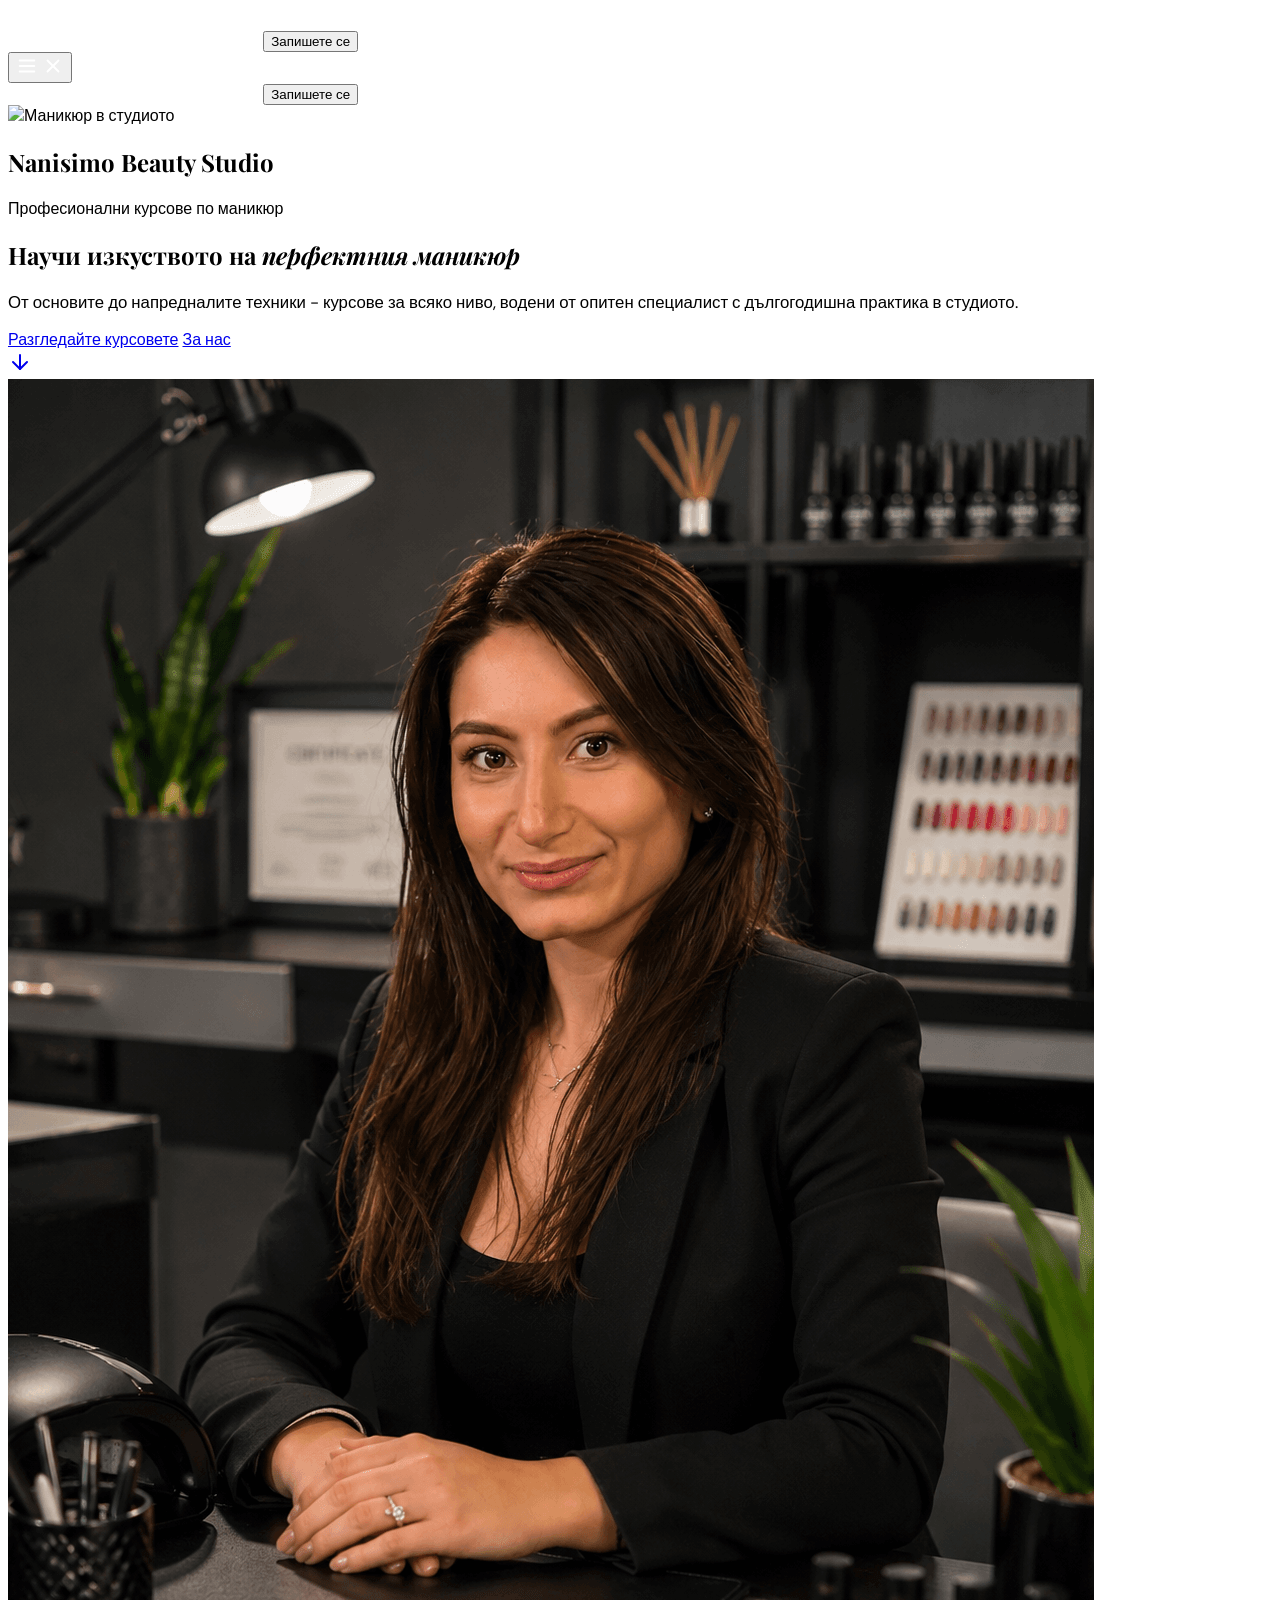
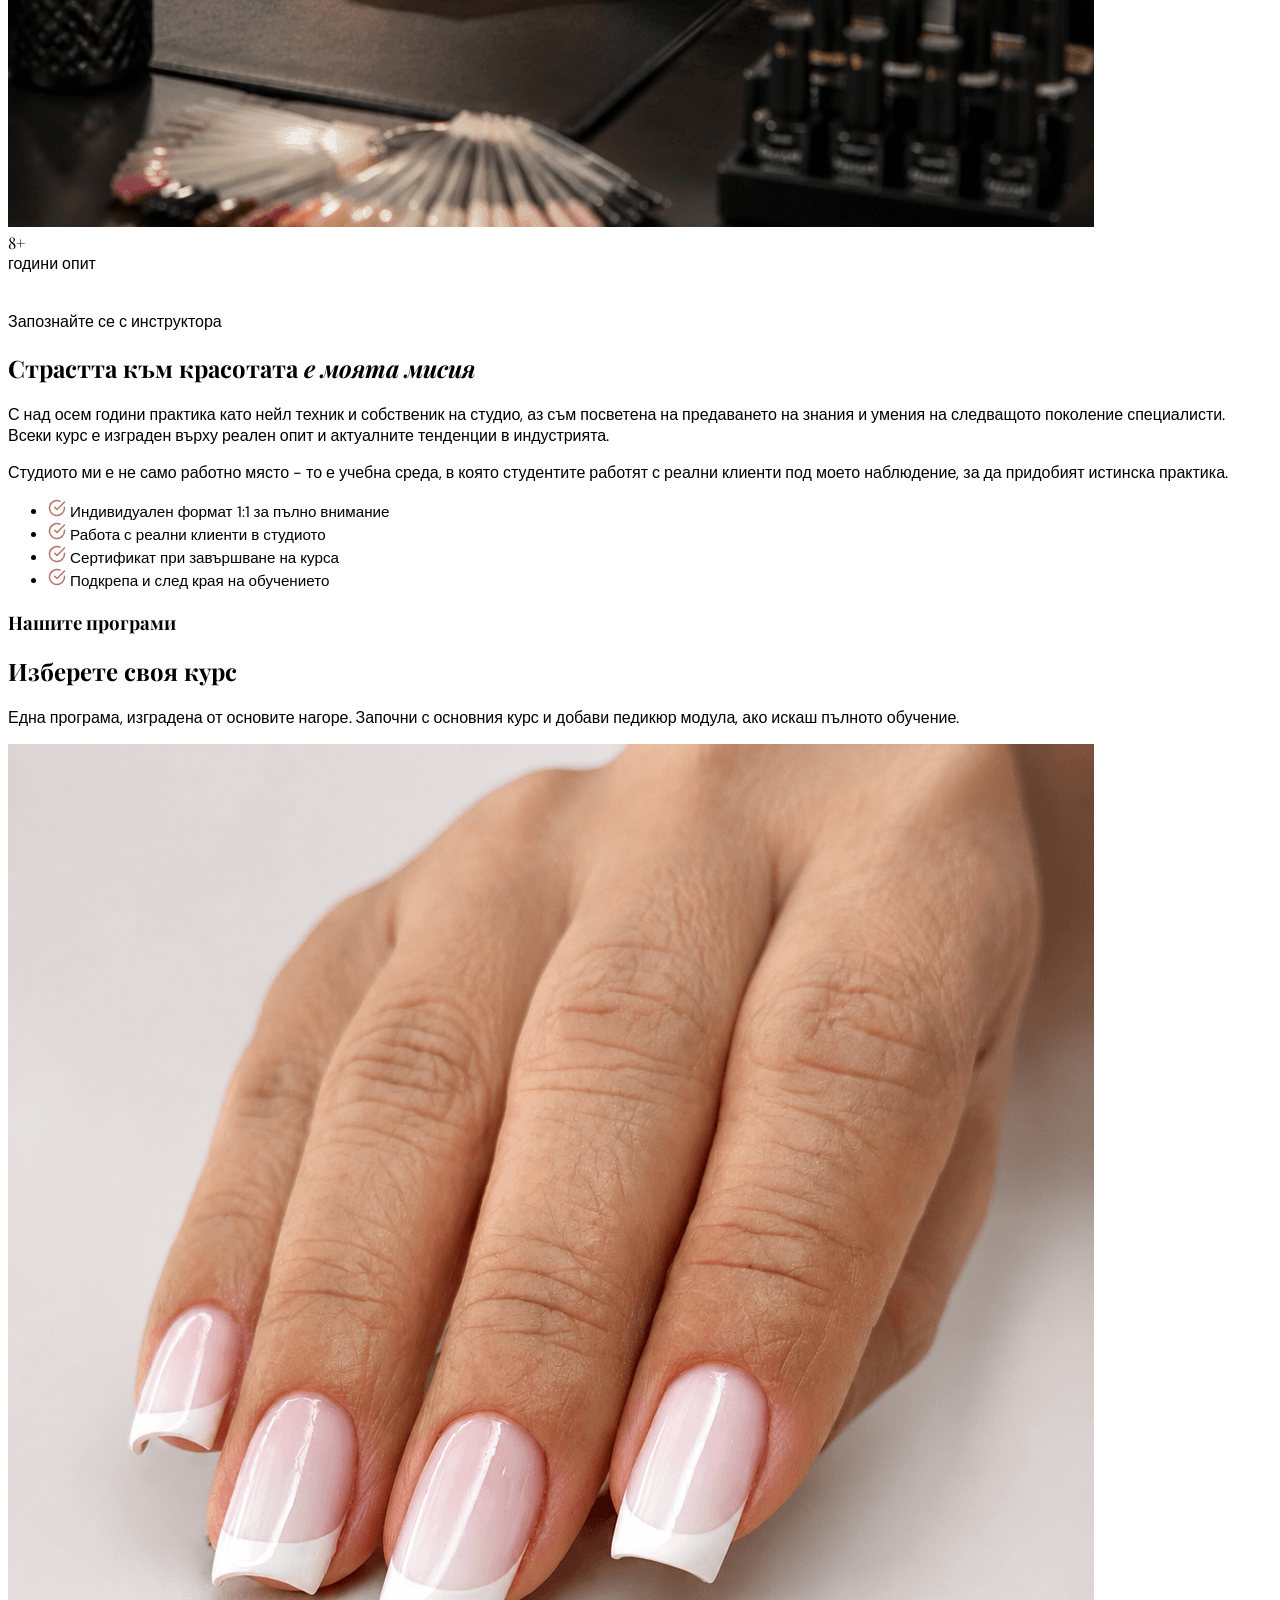
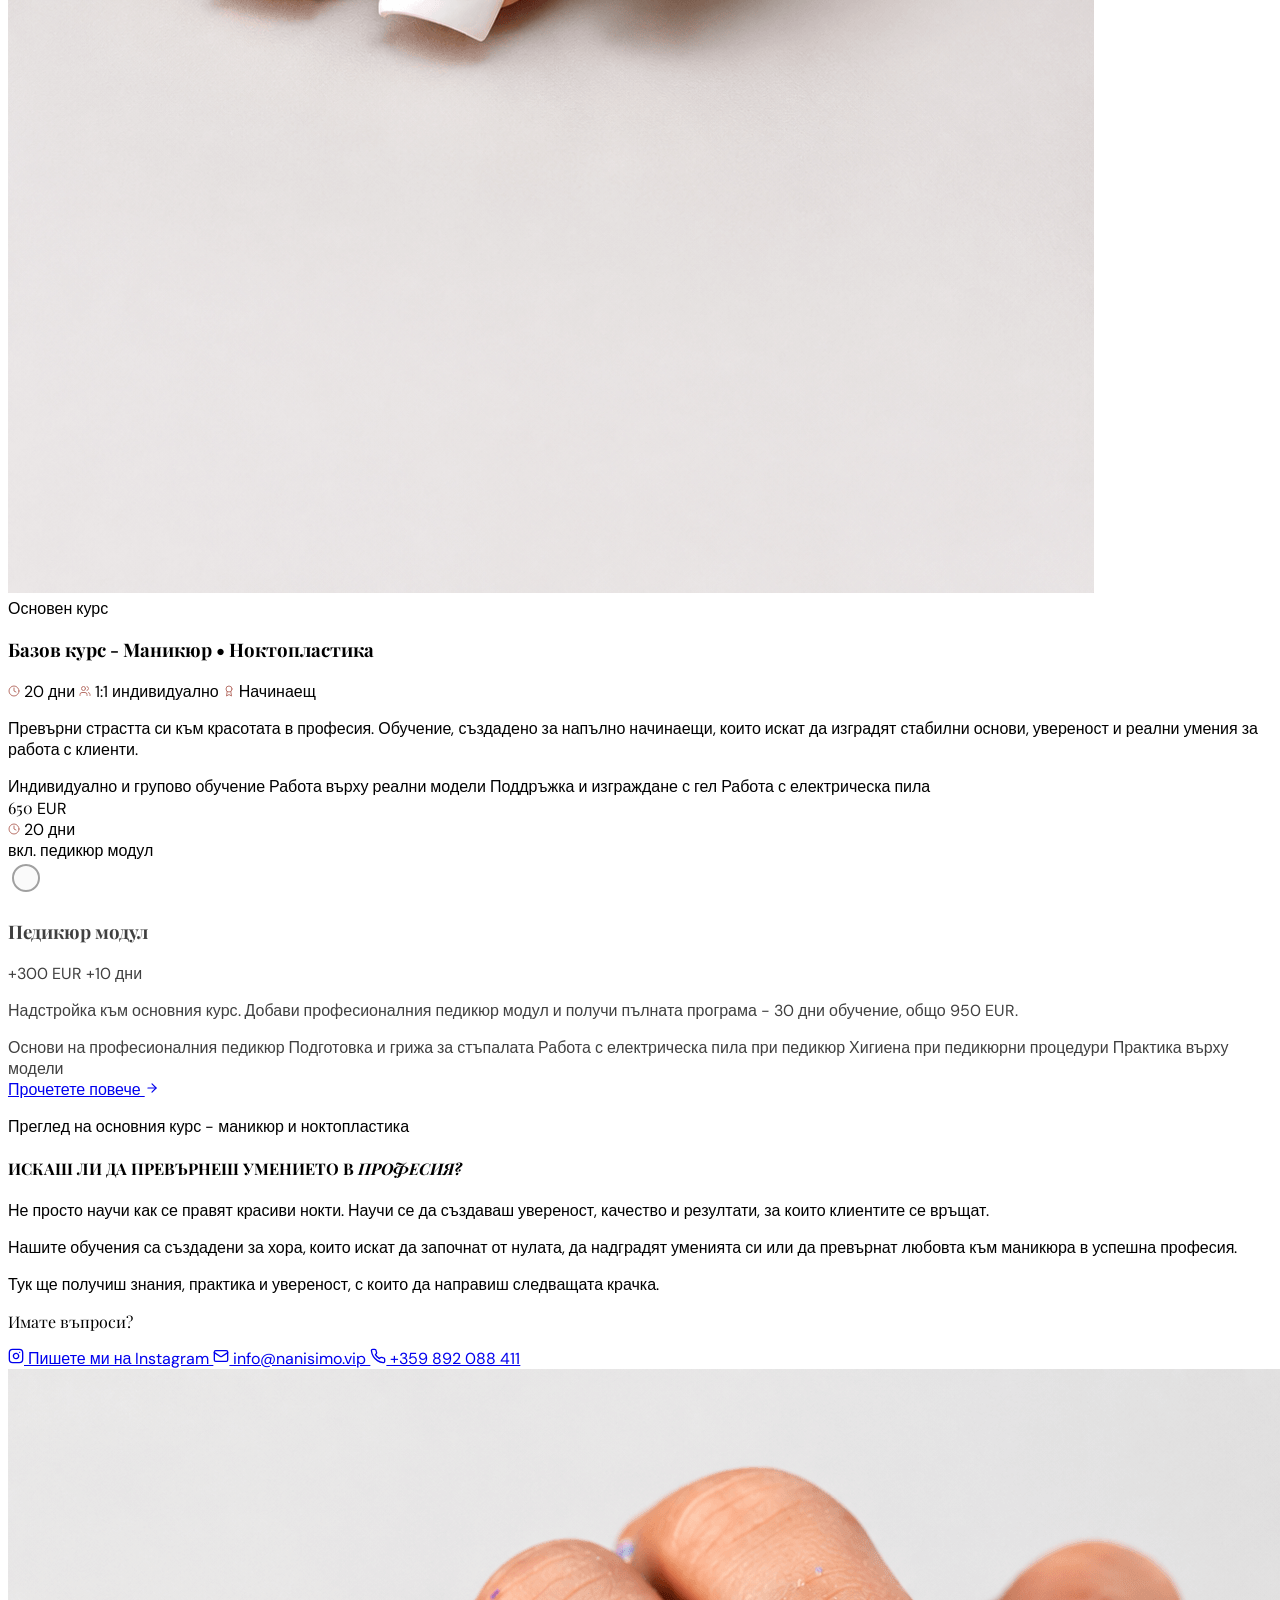
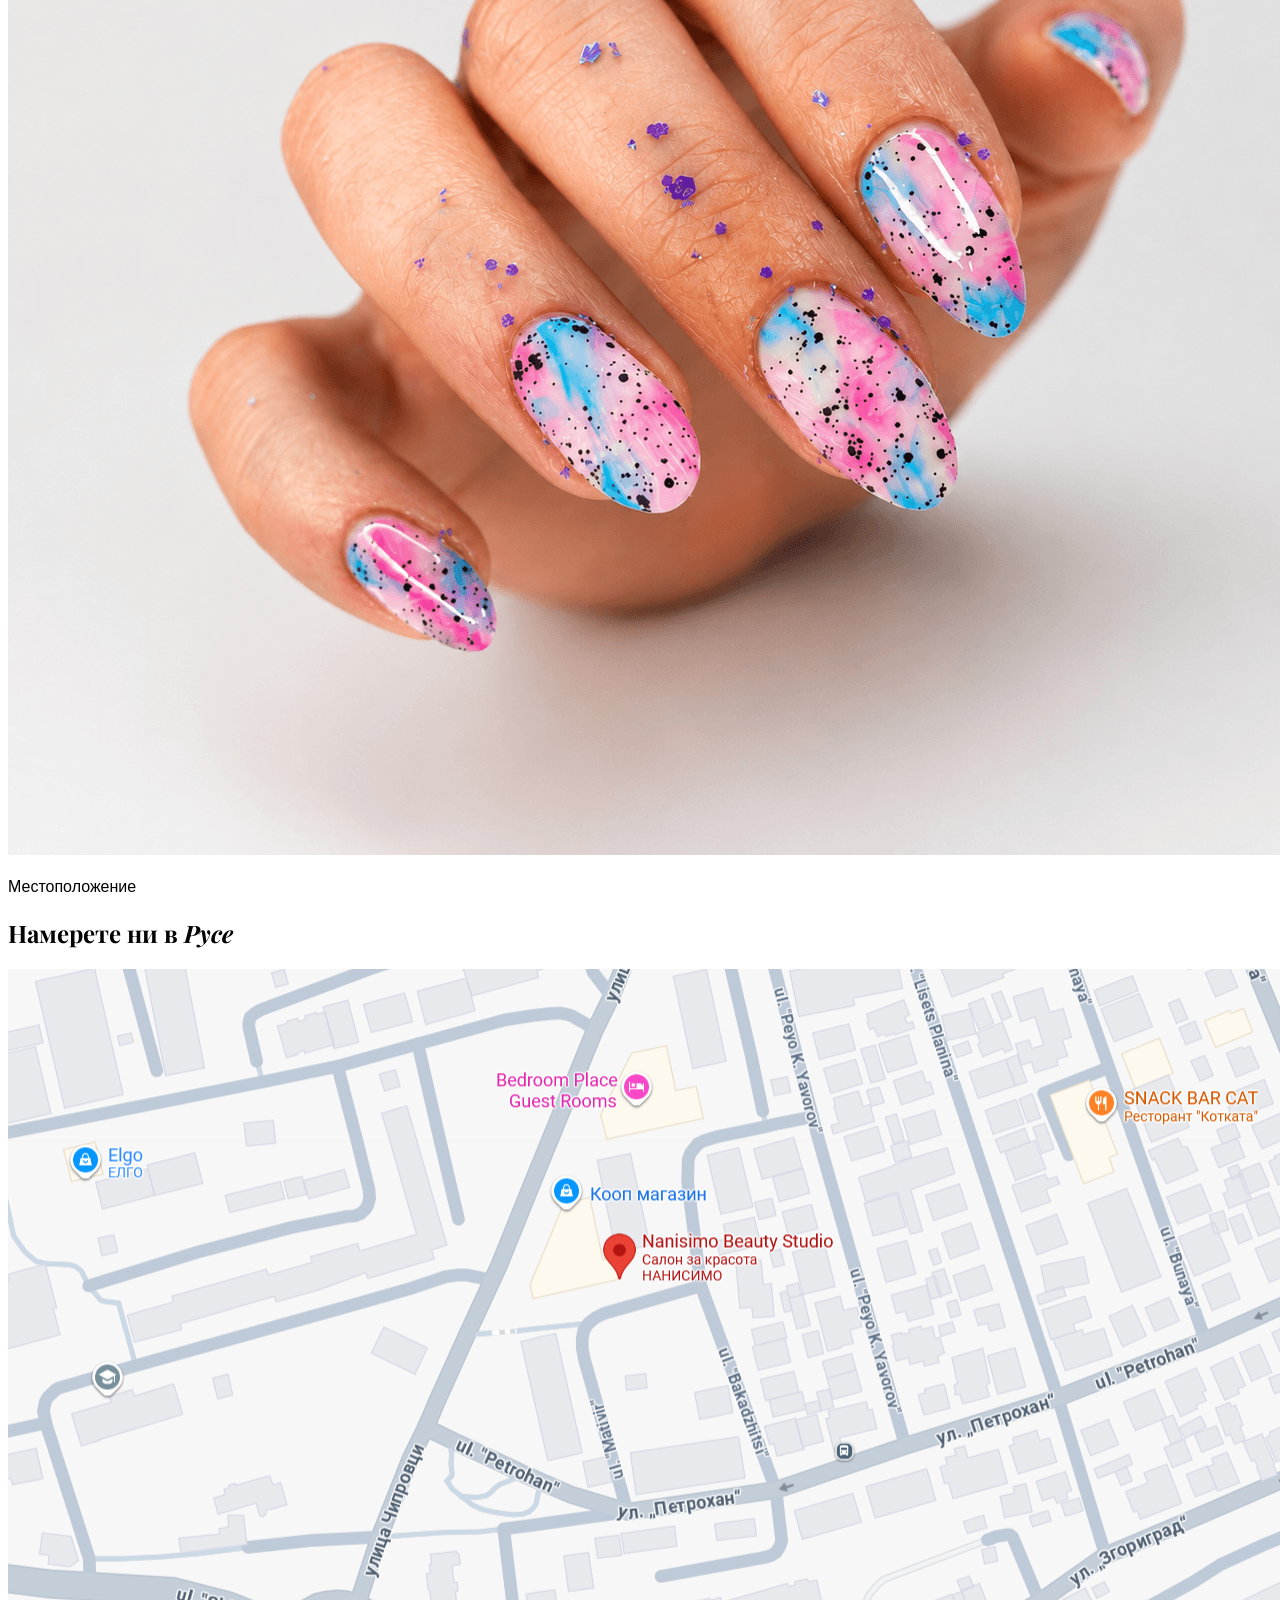
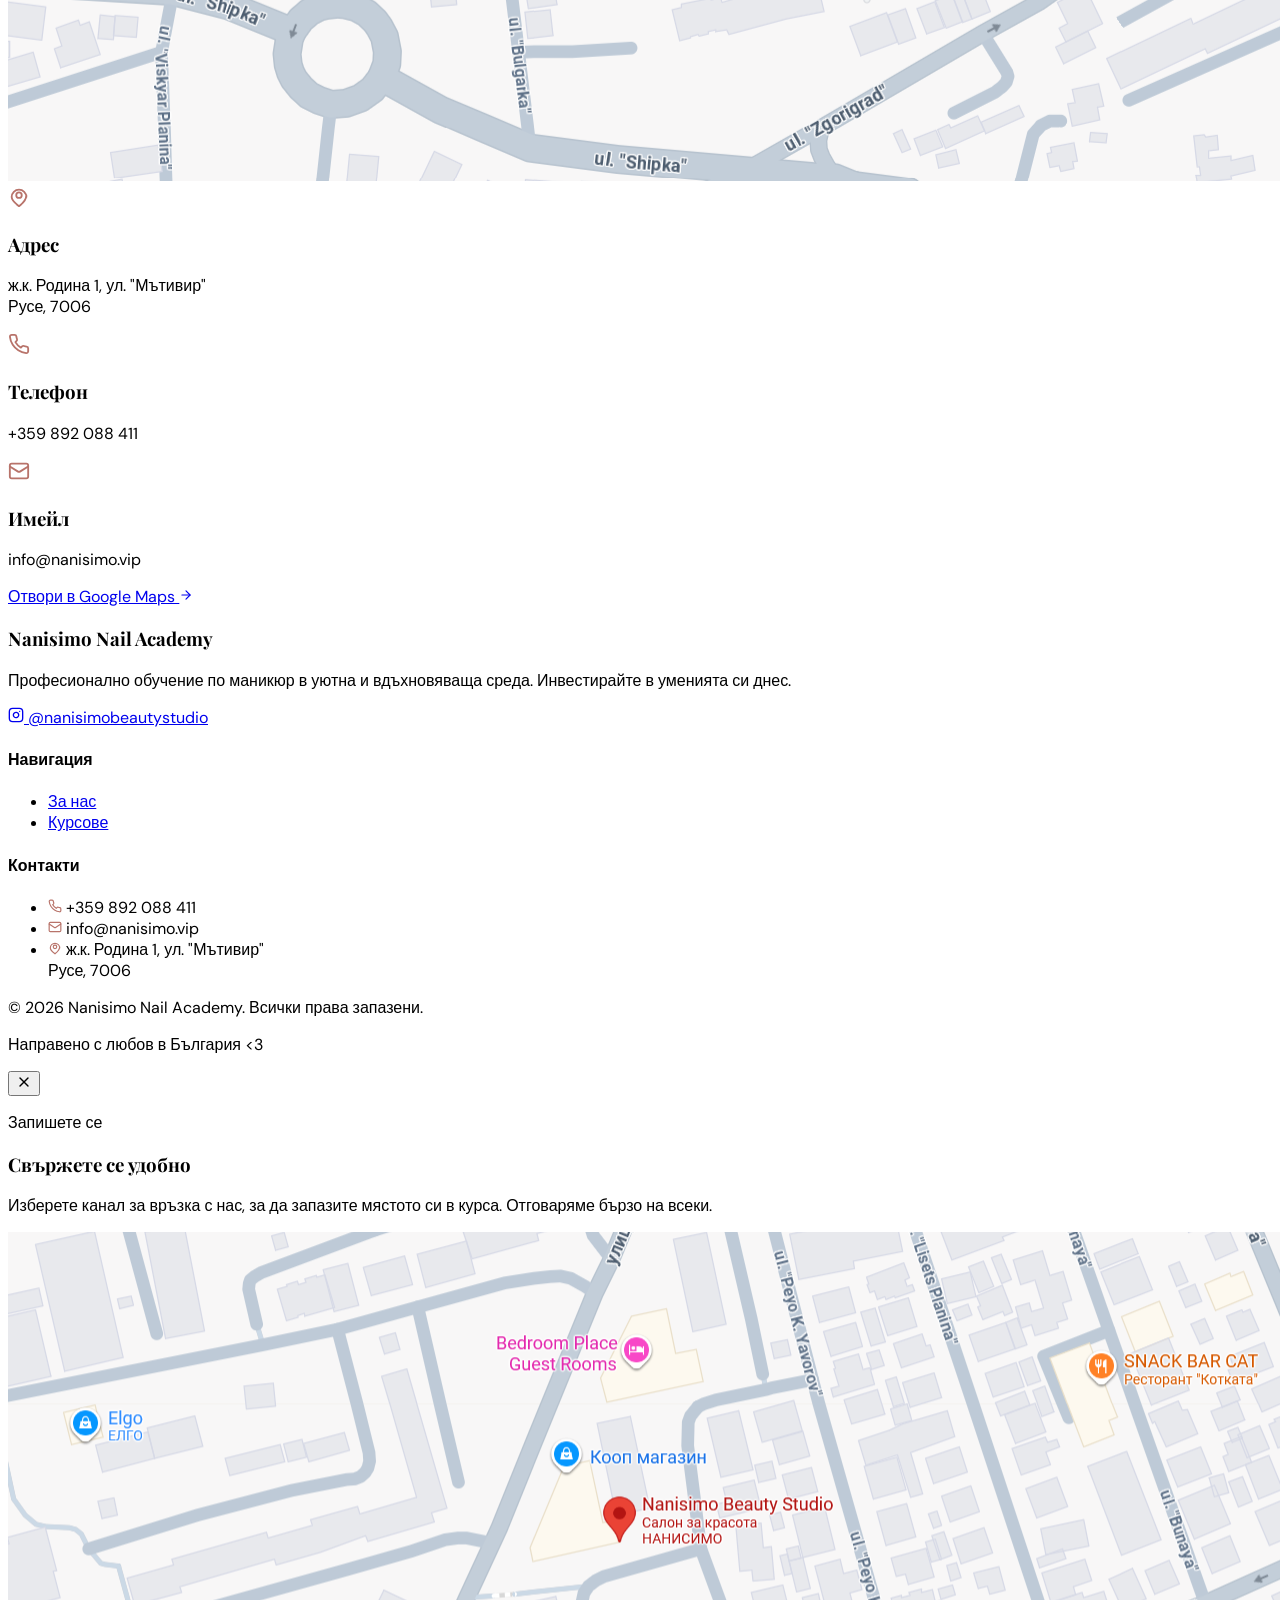
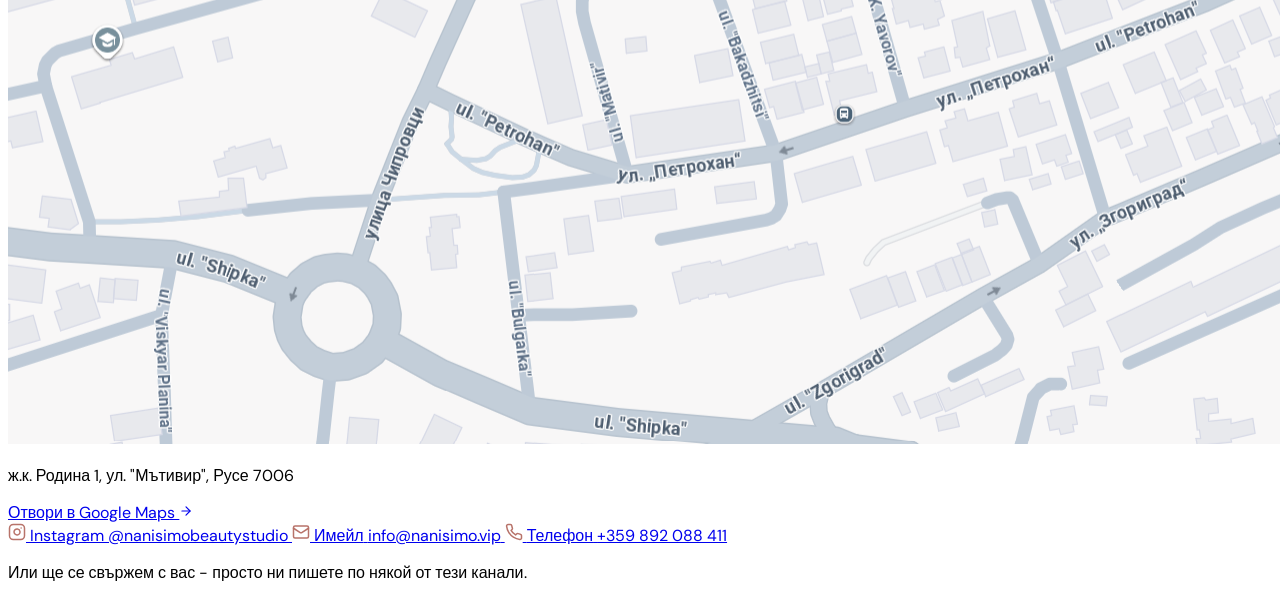
==== index.html @ 2551da1a "Update email address to info@nanisimo.vip" ====
<!DOCTYPE html>
<html lang="bg">
<head>
  <meta charset="utf-8" />
  <meta name="viewport" content="width=device-width, initial-scale=1.0" />
  <meta property="og:title" content="💅 ПРЕВЪРНИ УМЕНИЕТО В ПРОФЕСИЯ!">
  <meta property="og:site_name" content="Nanisimo Nail Academy">
  <meta property="og:description" content="Професионално обучение по маникюр, педикюр и ноктопластика в Русе, с маникюрист с 8 години опит.">
  <meta property="og:image" content="https://nanisimo.vip/assets/og-image.png">
  <meta property="og:url" content="https://nanisimo.vip">
  <title>Nanisimo Nail Academy</title>
  <meta name="description" content="Професионално обучение по маникюр в Русе. Курсове за начинаещи и напреднали  от основите до акрил и гел изграждане." />
  <link rel="preconnect" href="https://fonts.googleapis.com" />
  <link rel="preconnect" href="https://fonts.gstatic.com" crossorigin />
  <link rel="apple-touch-icon" sizes="180x180" href="assets/apple-touch-icon.png">
  <link rel="icon" type="image/png" sizes="32x32" href="assets/favicon-32x32.png">
  <link rel="icon" type="image/png" sizes="16x16" href="assets/favicon-16x16.png">
  <link href="https://fonts.googleapis.com/css2?family=Playfair+Display:ital,wght@0,400;0,500;0,600;0,700;1,400;1,500&family=DM+Sans:opsz,wght@9..40,300;9..40,400;9..40,500&display=swap" rel="stylesheet" />
  <script src="https://cdn.tailwindcss.com"></script>
  <script>
    tailwind.config = {
      theme: {
        extend: {
          colors: {
            background: '#FAF6F1',
            foreground: '#2C1810',
            card: '#FFF8F3',
            'card-foreground': '#2C1810',
            primary: '#B8736A',
            'primary-foreground': '#ffffff',
            secondary: '#F0DDD6',
            'secondary-foreground': '#2C1810',
            muted: '#EDE0D8',
            'muted-foreground': '#8B6B62',
            accent: '#C4857A',
            'accent-foreground': '#ffffff',
            border: 'rgba(180, 120, 100, 0.18)',
          },
          fontFamily: {
            serif: ['Playfair Display', 'serif'],
            sans: ['DM Sans', 'sans-serif'],
          },
        }
      }
    }
  </script>
  <style>
    html { scroll-behavior: smooth; }
    body { font-family: 'DM Sans', sans-serif; }
    .font-serif { font-family: 'Playfair Display', serif; }
    .nav-blend {
      mix-blend-mode: difference;
      color: white;
    }
    #nav.scrolled {
      background: #FAF6F1;
      box-shadow: 0 1px 0 rgba(180, 120, 100, 0.15);
    }
    #nav.scrolled .nav-blend {
      mix-blend-mode: normal;
      color: #2C1810;
    }
    .addon-check {
      -webkit-appearance: none;
      appearance: none;
      width: 28px;
      height: 28px;
      border-radius: 50%;
      border: 2px solid #B8736A;
      background: #FFF8F3;
      cursor: pointer;
      position: relative;
      transition: background 0.2s ease, box-shadow 0.2s ease;
      flex-shrink: 0;
    }
    .addon-check:checked {
      background: #B8736A;
      box-shadow: 0 2px 10px rgba(184, 115, 106, 0.35);
    }
    .addon-check::after {
      content: '';
      position: absolute;
      left: 50%;
      top: 50%;
      width: 12px;
      height: 7px;
      border-left: 2.5px solid #ffffff;
      border-bottom: 2.5px solid #ffffff;
      transform: translate(-50%, -62%) rotate(-45deg);
      opacity: 0;
      transition: opacity 0.15s ease;
    }
    .addon-check:checked::after {
      opacity: 1;
    }
    #pedicure-box {
      background: #EDE0D8;
      filter: grayscale(1);
      opacity: 0.75;
      transition: background 0.3s ease, filter 0.3s ease, opacity 0.3s ease, border-color 0.3s ease;
    }
    #pedicure-box:hover {
      opacity: 0.85;
    }
    #pedicure-box.checked {
      background: #FFF8F3;
      filter: none;
      opacity: 1;
      border-color: rgba(184, 115, 106, 0.45);
    }
  </style>
</head>
<body class="bg-background text-foreground">
  <nav id="nav" class="fixed top-0 left-0 right-0 z-50 transition-all duration-500 bg-transparent">
    <div class="max-w-6xl mx-auto px-6 py-4 flex items-center justify-between">
      <a href="/" class="font-serif nav-blend tracking-wide hover:opacity-70 transition-opacity text-lg font-semibold">Nanisimo Nail Academy</a>
      <div class="hidden md:flex items-center gap-8">
        <a href="/#about" class="nav-link nav-blend hover:opacity-70 transition-opacity text-sm tracking-wide">За нас</a>
        <a href="/#courses" class="nav-link nav-blend hover:opacity-70 transition-opacity text-sm tracking-wide">Курсове</a>
        <a href="/#questions" class="nav-link nav-blend hover:opacity-70 transition-opacity text-sm tracking-wide">Въпроси</a>
        <a href="/#location" class="nav-link nav-blend hover:opacity-70 transition-opacity text-sm tracking-wide">Контакти</a>
        <button type="button" onclick="openSignupModal()" class="bg-primary text-primary-foreground px-5 py-2 rounded-full text-sm hover:opacity-90 transition-opacity">Запишете се</button>
      </div>
      <button id="menu-toggle" class="md:hidden nav-blend" onclick="toggleMobileMenu()">
        <svg class="icon-burger" xmlns="http://www.w3.org/2000/svg" width="22" height="22" viewBox="0 0 24 24" fill="none" stroke="currentColor" stroke-width="2" stroke-linecap="round" stroke-linejoin="round"><line x1="4" x2="20" y1="12" y2="12"/><line x1="4" x2="20" y1="6" y2="6"/><line x1="4" x2="20" y1="18" y2="18"/></svg>
        <svg class="icon-close hidden" xmlns="http://www.w3.org/2000/svg" width="22" height="22" viewBox="0 0 24 24" fill="none" stroke="currentColor" stroke-width="2" stroke-linecap="round" stroke-linejoin="round"><path d="M18 6 6 18"/><path d="m6 6 12 12"/></svg>
      </button>
    </div>
    <div id="mobile-menu" class="hidden md:hidden bg-transparent px-6 py-6 flex flex-col gap-5">
      <a href="/#about" class="text-left nav-blend hover:opacity-70 transition-opacity">За нас</a>
      <a href="/#courses" class="text-left nav-blend hover:opacity-70 transition-opacity">Курсове</a>
      <a href="/#questions" class="text-left nav-blend hover:opacity-70 transition-opacity">Въпроси</a>
      <a href="/#location" class="text-left nav-blend hover:opacity-70 transition-opacity">Контакти</a>
      <button type="button" onclick="openSignupModal()" class="bg-primary text-primary-foreground px-5 py-3 rounded-full text-sm hover:opacity-90 transition-opacity w-full text-center">Запишете се</button>
    </div>
  </nav>

  <main id="main-content">

    <section id="hero" class="relative min-h-screen flex items-center overflow-hidden -mt-20">
      <div class="absolute inset-0">
        <img src="https://images.unsplash.com/photo-1632345031435-8727f6897d53?w=1600&h=1000&fit=crop&auto=format" alt="Маникюр в студиото" class="w-full h-full object-cover" />
        <div class="absolute inset-0 bg-[#2C1810]/55"></div>
      </div>
      <div class="relative z-10 max-w-6xl mx-auto px-6 py-16 w-full">
        <div class="max-w-2xl mt-20">
          <h1 class="font-serif text-[clamp(2.6rem,5vw,4rem)] font-extrabold text-[#F0DDD6]" style="background-position-y: 1000px;">Nanisimo Beauty Studio</h1>
          <p class="text-[#F0DDD6]/80 text-sm tracking-[0.2em] uppercase mb-4">Професионални курсове по маникюр</p>
          <h1 class="text-white mb-6 leading-[1.15] font-serif text-[clamp(2.6rem,5vw,4rem)] font-semibold">Научи изкуството на <em class="italic text-[#F0DDD6]">перфектния маникюр</em></h1>
          <p class="text-white/75 mb-10 leading-relaxed max-w-md" style="font-size:1.05rem">От основите до напредналите техники - курсове за всяко ниво, водени от опитен специалист с дългогодишна практика в студиото.</p>
          <div class="flex flex-wrap gap-4">
            <a href="/#courses" class="inline-block bg-primary text-white px-8 py-3.5 rounded-full hover:opacity-90 transition-opacity text-sm tracking-wide">Разгледайте курсовете</a>
            <a href="/#about" class="inline-block border border-white/50 text-white px-8 py-3.5 rounded-full hover:bg-white/10 transition-colors text-sm tracking-wide">За нас</a>
          </div>
        </div>
      </div>
      <a href="/#about" class="absolute bottom-8 left-1/2 -translate-x-1/2 text-white/60 hover:text-white/90 transition-colors animate-bounce">
        <svg xmlns="http://www.w3.org/2000/svg" width="24" height="24" viewBox="0 0 24 24" fill="none" stroke="currentColor" stroke-width="2" stroke-linecap="round" stroke-linejoin="round"><path d="M12 5v14"/><path d="m19 12-7 7-7-7"/></svg>
      </a>
    </section>

    <section id="about" class="py-12 bg-background">
      <div class="max-w-6xl mx-auto px-6 grid md:grid-cols-2 gap-16 items-center">
        <div class="relative">
          <div class="rounded-3xl overflow-hidden aspect-[4/5] bg-secondary">
            <img src="./assets/nani.png" alt="Инструктор" class="w-full h-full object-cover" />
          </div>
          <div class="absolute -bottom-6 -right-4 md:-right-8 bg-card border border-border rounded-2xl px-6 py-4 shadow-lg">
            <div class="font-serif text-[1.8rem] font-semibold text-primary">8+</div>
            <div class="text-muted-foreground text-xs">години опит</div>
          </div>
        </div>

        <!-- Hand decoration -->
        <div id="hand-container" class="fixed top-0 bottom-0 z-50 flex items-center justify-center pointer-events-none">
          <img id="hand-open" src="./assets/hand-open.png" alt="" class="fixed h-[50vh] right-0 opacity-0 transition-opacity duration-300" />
          <img id="hand-closed" src="./assets/hand-closed.png" alt="" class="fixed h-[50vh] right-0 opacity-0 transition-opacity duration-300" />
        </div>

        <div>
          <p class="text-primary text-sm tracking-[0.18em] uppercase mb-4">Запознайте се с инструктора</p>
          <h2 id="about-instructor" class="mb-6 text-foreground leading-tight font-serif text-[clamp(1.8rem,3vw,2.5rem)] font-semibold">Страстта към красотата <em class="italic">е моята мисия</em></h2>
          <p class="text-muted-foreground mb-5 leading-relaxed">С над осем години практика като нейл техник и собственик на студио, аз съм посветена на предаването на знания и умения на следващото поколение специалисти. Всеки курс е изграден върху реален опит и актуалните тенденции в индустрията.</p>
          <p class="text-muted-foreground mb-8 leading-relaxed">Студиото ми е не само работно място - то е учебна среда, в която студентите работят с реални клиенти под моето наблюдение, за да придобият истинска практика.</p>
          <ul class="space-y-3">
            <li class="flex items-start gap-3 text-foreground/80" style="font-size:0.95rem">
              <svg xmlns="http://www.w3.org/2000/svg" width="18" height="18" viewBox="0 0 24 24" fill="none" stroke="#B8736A" stroke-width="2" stroke-linecap="round" stroke-linejoin="round" class="mt-0.5 shrink-0"><path d="M22 11.08V12a10 10 0 1 1-5.93-9.14"/><polyline points="22 4 12 14.01 9 11.01"/></svg>
              Индивидуален формат 1:1 за пълно внимание
            </li>
            <li class="flex items-start gap-3 text-foreground/80" style="font-size:0.95rem">
              <svg xmlns="http://www.w3.org/2000/svg" width="18" height="18" viewBox="0 0 24 24" fill="none" stroke="#B8736A" stroke-width="2" stroke-linecap="round" stroke-linejoin="round" class="mt-0.5 shrink-0"><path d="M22 11.08V12a10 10 0 1 1-5.93-9.14"/><polyline points="22 4 12 14.01 9 11.01"/></svg>
              Работа с реални клиенти в студиото
            </li>
            <li class="flex items-start gap-3 text-foreground/80" style="font-size:0.95rem">
              <svg xmlns="http://www.w3.org/2000/svg" width="18" height="18" viewBox="0 0 24 24" fill="none" stroke="#B8736A" stroke-width="2" stroke-linecap="round" stroke-linejoin="round" class="mt-0.5 shrink-0"><path d="M22 11.08V12a10 10 0 1 1-5.93-9.14"/><polyline points="22 4 12 14.01 9 11.01"/></svg>
              Сертификат при завършване на курса
            </li>
            <li class="flex items-start gap-3 text-foreground/80" style="font-size:0.95rem">
              <svg xmlns="http://www.w3.org/2000/svg" width="18" height="18" viewBox="0 0 24 24" fill="none" stroke="#B8736A" stroke-width="2" stroke-linecap="round" stroke-linejoin="round" class="mt-0.5 shrink-0"><path d="M22 11.08V12a10 10 0 1 1-5.93-9.14"/><polyline points="22 4 12 14.01 9 11.01"/></svg>
              Подкрепа и след края на обучението
            </li>
          </ul>
        </div>
      </div>
    </section>

    <section id="courses" class="py-12 bg-secondary/30">
      <div class="max-w-6xl mx-auto px-6">
        <div class="text-center mb-6">
          <h3 class="text-primary font-bold font-serif tracking-[0.18em] uppercase mb-6">Нашите програми</h3>
          <h2 class="text-foreground mb-2 font-serif text-[clamp(1.8rem,3vw,2.6rem)] font-semibold">Изберете своя курс</h2>
          <p class="text-muted-foreground max-w-xl mx-auto">Една програма, изградена от основите нагоре. Започни с основния курс и добави педикюр модула, ако искаш пълното обучение.</p>
        </div>
        <div class="max-w-3xl mx-auto">
          <article class="bg-card rounded-3xl overflow-hidden border border-border shadow-sm">
            <div class="grid md:grid-cols-2">
              <div class="relative min-h-52 md:min-h-full bg-secondary overflow-hidden">
                <img src="assets/hand-1.png" alt="Базов курс" class="absolute inset-0 w-full h-full object-cover" />
                <div class="absolute top-4 left-4"><span class="bg-card/90 backdrop-blur-sm text-primary border border-primary/20 px-3 py-1 rounded-full text-xs tracking-wide">Основен курс</span></div>
              </div>
              <div class="p-7">
                <h3 class="text-foreground mb-2 font-serif text-[1.3rem] font-semibold">Базов курс - Маникюр • Ноктопластика</h3>
                <div class="flex flex-wrap gap-x-4 gap-y-2 mb-4">
                  <span class="flex items-center gap-1.5 text-muted-foreground text-xs">
                    <svg xmlns="http://www.w3.org/2000/svg" width="12" height="12" viewBox="0 0 24 24" fill="none" stroke="#B8736A" stroke-width="2" stroke-linecap="round" stroke-linejoin="round"><circle cx="12" cy="12" r="10"/><polyline points="12 6 12 12 16 14"/></svg>
                    <span id="course-days">20 дни</span>
                  </span>
                  <span class="flex items-center gap-1.5 text-muted-foreground text-xs">
                    <svg xmlns="http://www.w3.org/2000/svg" width="12" height="12" viewBox="0 0 24 24" fill="none" stroke="#B8736A" stroke-width="2" stroke-linecap="round" stroke-linejoin="round"><path d="M16 21v-2a4 4 0 0 0-4-4H6a4 4 0 0 0-4 4v2"/><circle cx="9" cy="7" r="4"/><path d="M22 21v-2a4 4 0 0 0-3-3.87"/><path d="M16 3.13a4 4 0 0 1 0 7.75"/></svg>
                    1:1 индивидуално
                  </span>
                  <span class="flex items-center gap-1.5 text-muted-foreground text-xs">
                    <svg xmlns="http://www.w3.org/2000/svg" width="12" height="12" viewBox="0 0 24 24" fill="none" stroke="#B8736A" stroke-width="2" stroke-linecap="round" stroke-linejoin="round"><circle cx="12" cy="8" r="6"/><path d="M15.477 12.89 17 22l-5-3-5 3 1.523-9.11"/></svg>
                    Начинаещ
                  </span>
                </div>
                <p class="text-muted-foreground text-sm leading-relaxed mb-5">Превърни страстта си към красотата в професия. Обучение, създадено за напълно начинаещи, които искат да изградят стабилни основи, увереност и реални умения за работа с клиенти.</p>
                <div class="flex flex-wrap gap-2 mb-6">
                  <span class="bg-secondary text-foreground/70 px-3 py-1 rounded-full text-xs">Индивидуално и групово обучение</span>
                  <span class="bg-secondary text-foreground/70 px-3 py-1 rounded-full text-xs">Работа върху реални модели</span>
                  <span class="bg-secondary text-foreground/70 px-3 py-1 rounded-full text-xs">Поддръжка и изграждане с гел</span>
                  <span class="bg-secondary text-foreground/70 px-3 py-1 rounded-full text-xs">Работа с електрическа пила</span>
                </div>
                <div class="pt-5 border-t border-border flex items-end justify-between gap-4">
                  <div class="flex items-baseline gap-2">
                    <span id="course-price" class="font-serif text-[2.2rem] font-bold text-primary leading-none">650</span>
                    <span class="text-muted-foreground font-medium">EUR</span>
                  </div>
                  <div class="text-right">
                    <div class="text-sm text-foreground font-medium flex items-center gap-1.5 justify-end">
                      <svg xmlns="http://www.w3.org/2000/svg" width="12" height="12" viewBox="0 0 24 24" fill="none" stroke="#B8736A" stroke-width="2" stroke-linecap="round" stroke-linejoin="round"><circle cx="12" cy="12" r="10"/><polyline points="12 6 12 12 16 14"/></svg>
                      <span id="course-total-days">20 дни</span>
                    </div>
                    <div id="addon-note" class="hidden text-primary text-xs mt-1">вкл. педикюр модул</div>
                  </div>
                </div>
              </div>
            </div>
          </article>

          <label id="pedicure-box" for="pedicure-check" class="mt-6 rounded-3xl overflow-hidden border border-border block cursor-pointer select-none">
            <div class="p-6 md:p-7">
              <div class="flex items-start gap-4">
                <span class="shrink-0 mt-1">
                  <input id="pedicure-check" type="checkbox" class="addon-check" />
                </span>
                <div class="flex-1">
                  <div class="flex flex-wrap items-center gap-2">
                    <h3 class="font-serif text-[1.15rem] font-semibold text-foreground">Педикюр модул</h3>
                    <span class="addon-tag bg-primary text-white px-2.5 py-0.5 rounded-full text-xs font-medium">+300 EUR</span>
                    <span class="addon-tag bg-primary text-white px-2.5 py-0.5 rounded-full text-xs font-medium">+10 дни</span>
                  </div>
                  <p class="text-muted-foreground text-sm leading-relaxed mt-2">Надстройка към основния курс. Добави професионалния педикюр модул и получи пълната програма - 30 дни обучение, общо 950 EUR.</p>
                  <div class="flex flex-wrap gap-2 mt-4">
                    <span class="bg-secondary text-foreground/70 px-3 py-1 rounded-full text-xs">Основи на професионалния педикюр</span>
                    <span class="bg-secondary text-foreground/70 px-3 py-1 rounded-full text-xs">Подготовка и грижа за стъпалата</span>
                    <span class="bg-secondary text-foreground/70 px-3 py-1 rounded-full text-xs">Работа с електрическа пила при педикюр</span>
                    <span class="bg-secondary text-foreground/70 px-3 py-1 rounded-full text-xs">Хигиена при педикюрни процедури</span>
                    <span class="bg-secondary text-foreground/70 px-3 py-1 rounded-full text-xs">Практика върху модели</span>
                  </div>
                </div>
              </div>
            </div>
          </label>

          <div class="text-center mt-10">
            <a id="read-more" href="/course/basic-slim" class="inline-flex items-center gap-2 bg-primary text-primary-foreground px-8 py-3.5 rounded-full text-sm hover:opacity-90 transition-opacity tracking-wide">
              Прочетете повече
              <svg xmlns="http://www.w3.org/2000/svg" width="14" height="14" viewBox="0 0 24 24" fill="none" stroke="currentColor" stroke-width="2" stroke-linecap="round" stroke-linejoin="round"><path d="M5 12h14"/><path d="m12 5 7 7-7 7"/></svg>
            </a>
            <p id="read-more-hint" class="text-muted-foreground text-xs mt-3">Преглед на основния курс - маникюр и ноктопластика</p>
          </div>
        </div>
      </div>
    </section>

    <section id="questions" class="py-12 bg-background">
      <div class="max-w-6xl mx-auto px-6">
        <div class="bg-card border border-border rounded-3xl overflow-hidden shadow-lg">
          <div class="grid md:grid-cols-2">
            <div class="p-6 sm:p-8 md:p-10 lg:p-14 flex flex-col justify-center items-center text-center">
              <h4 class="text-foreground mb-5 font-serif text-[clamp(1.8rem,2vw,2.4rem)] font-semibold leading-tight">ИСКАШ ЛИ ДА ПРЕВЪРНЕШ УМЕНИЕТО В <em class="italic">ПРОФЕСИЯ?</em></h4>
              <p class="text-muted-foreground mb-3 leading-relaxed max-w-md">Не просто научи как се правят красиви нокти. Научи се да създаваш увереност, качество и резултати, за които клиентите се връщат.</p>
              <p class="text-muted-foreground mb-3 leading-relaxed max-w-md">Нашите обучения са създадени за хора, които искат да започнат от нулата, да надградят уменията си или да превърнат любовта към маникюра в успешна професия.</p>
              <p class="text-muted-foreground mb-6 leading-relaxed max-w-md">Тук ще получиш знания, практика и увереност, с които да направиш следващата крачка.</p>
              <p class="text-primary font-bold font-serif text-sm tracking-[0.18em] uppercase mb-6">Имате въпроси?</p>
              <div class="flex flex-col sm:flex-row flex-wrap justify-center gap-3 sm:gap-4 w-full">
                <a href="https://instagram.com/nanisimobeautystudio" target="_blank" class="inline-flex items-center justify-center gap-2.5 bg-primary text-white px-6 py-3.5 rounded-full text-sm hover:opacity-90 transition-opacity w-full sm:w-auto">
                  <svg xmlns="http://www.w3.org/2000/svg" width="16" height="16" viewBox="0 0 24 24" fill="none" stroke="currentColor" stroke-width="2" stroke-linecap="round" stroke-linejoin="round"><rect width="20" height="20" x="2" y="2" rx="5" ry="5"/><path d="M16 11.37A4 4 0 1 1 12.63 8 4 4 0 0 1 16 11.37z"/><line x1="17.5" x2="17.51" y1="6.5" y2="6.5"/></svg>
                  Пишете ми на Instagram
                </a>
                <a href="mailto:info@nanisimo.vip" class="inline-flex items-center justify-center gap-2.5 border border-primary/40 text-primary px-6 py-3.5 rounded-full text-sm hover:bg-primary/5 transition-colors break-all w-full sm:w-auto">
                  <svg xmlns="http://www.w3.org/2000/svg" width="16" height="16" viewBox="0 0 24 24" fill="none" stroke="currentColor" stroke-width="2" stroke-linecap="round" stroke-linejoin="round"><rect width="20" height="16" x="2" y="4" rx="2"/><path d="m22 7-8.97 5.7a1.94 1.94 0 0 1-2.06 0L2 7"/></svg>
                  info@nanisimo.vip
                </a>
                <a href="tel:+359892088411" class="inline-flex items-center justify-center gap-2.5 border border-primary/40 text-primary px-6 py-3.5 rounded-full text-sm hover:bg-primary/5 transition-colors w-full sm:w-auto">
                  <svg xmlns="http://www.w3.org/2000/svg" width="16" height="16" viewBox="0 0 24 24" fill="none" stroke="currentColor" stroke-width="2" stroke-linecap="round" stroke-linejoin="round"><path d="M22 16.92v3a2 2 0 0 1-2.18 2 19.79 19.79 0 0 1-8.63-3.07 19.5 19.5 0 0 1-6-6 19.79 19.79 0 0 1-3.07-8.67A2 2 0 0 1 4.11 2h3a2 2 0 0 1 2 1.72 12.84 12.84 0 0 0 .7 2.81 2 2 0 0 1-.45 2.11L8.09 9.91a16 16 0 0 0 6 6l1.27-1.27a2 2 0 0 1 2.11-.45 12.84 12.84 0 0 0 2.81.7A2 2 0 0 1 22 16.92z"/></svg>
                  +359 892 088 411
                </a>
              </div>
            </div>
            <div class="relative min-h-[280px]">
              <img src="assets/hand-3.png" alt="Разговор за нокти" class="absolute inset-0 w-full h-full object-cover" />
            </div>
          </div>
        </div>
      </div>
    </section>

    <section id="location" class="py-12 bg-secondary/30">
      <div class="max-w-6xl mx-auto px-6">
        <div class="text-center mb-8 md:mb-16">
          <p class="text-primary text-sm tracking-[0.18em] uppercase mb-4">Местоположение</p>
          <h2 class="text-foreground mb-5 font-serif text-[clamp(1.8rem,3vw,2.6rem)] font-semibold">Намерете ни в <em class="italic">Русе</em></h2>
        </div>
        <div class="grid md:grid-cols-5 gap-8 items-center">
          <div class="min-w-0 md:col-span-3 rounded-2xl overflow-hidden shadow-lg bg-secondary">
            <img src="./assets/location.png" alt="Карта на местоположението" class="w-full h-full object-cover aspect-[4/3] md:aspect-[16/10]" />
          </div>
          <div class="min-w-0 md:col-span-2 bg-card border border-border rounded-2xl p-6 sm:p-8 shadow-lg">
            <div class="flex items-start gap-4 mb-6">
              <div class="bg-primary/10 rounded-xl p-3 shrink-0">
                <svg xmlns="http://www.w3.org/2000/svg" width="22" height="22" viewBox="0 0 24 24" fill="none" stroke="#B8736A" stroke-width="2" stroke-linecap="round" stroke-linejoin="round"><path d="M20 10c0 6-8 12-8 12s-8-6-8-10a8 8 0 0 1 16 0Z"/><circle cx="12" cy="10" r="3"/></svg>
              </div>
              <div>
                <h3 class="font-serif text-[1.2rem] font-semibold text-foreground mb-1">Адрес</h3>
                <p class="text-muted-foreground text-sm">ж.к. Родина 1, ул. "Мътивир"<br />Русе, 7006</p>
              </div>
            </div>
            <div class="flex items-start gap-4 mb-6">
              <div class="bg-primary/10 rounded-xl p-3 shrink-0">
                <svg xmlns="http://www.w3.org/2000/svg" width="22" height="22" viewBox="0 0 24 24" fill="none" stroke="#B8736A" stroke-width="2" stroke-linecap="round" stroke-linejoin="round"><path d="M22 16.92v3a2 2 0 0 1-2.18 2 19.79 19.79 0 0 1-8.63-3.07 19.5 19.5 0 0 1-6-6 19.79 19.79 0 0 1-3.07-8.67A2 2 0 0 1 4.11 2h3a2 2 0 0 1 2 1.72 12.84 12.84 0 0 0 .7 2.81 2 2 0 0 1-.45 2.11L8.09 9.91a16 16 0 0 0 6 6l1.27-1.27a2 2 0 0 1 2.11-.45 12.84 12.84 0 0 0 2.81.7A2 2 0 0 1 22 16.92z"/></svg>
              </div>
              <div>
                <h3 class="font-serif text-[1.2rem] font-semibold text-foreground mb-1">Телефон</h3>
                <p class="text-muted-foreground text-sm">+359 892 088 411</p>
              </div>
            </div>
            <div class="flex items-start gap-4 mb-8">
              <div class="bg-primary/10 rounded-xl p-3 shrink-0">
                <svg xmlns="http://www.w3.org/2000/svg" width="22" height="22" viewBox="0 0 24 24" fill="none" stroke="#B8736A" stroke-width="2" stroke-linecap="round" stroke-linejoin="round"><rect width="20" height="16" x="2" y="4" rx="2"/><path d="m22 7-8.97 5.7a1.94 1.94 0 0 1-2.06 0L2 7"/></svg>
              </div>
              <div>
                <h3 class="font-serif text-[1.2rem] font-semibold text-foreground mb-1">Имейл</h3>
                <p class="text-muted-foreground text-sm break-all">info@nanisimo.vip</p>
              </div>
            </div>
            <a href="https://maps.app.goo.gl/rdsTvZwiJUm4J8Lb6" target="_blank" class="inline-flex items-center gap-2 bg-primary text-white px-6 py-3 rounded-full text-sm hover:opacity-90 transition-opacity w-full justify-center">
              Отвори в Google Maps
              <svg xmlns="http://www.w3.org/2000/svg" width="14" height="14" viewBox="0 0 24 24" fill="none" stroke="currentColor" stroke-width="2" stroke-linecap="round" stroke-linejoin="round"><path d="M5 12h14"/><path d="m12 5 7 7-7 7"/></svg>
            </a>
          </div>
        </div>
      </div>
    </section>

  </main>

  <footer id="contact" class="bg-[#2C1810] text-white">
    <div class="max-w-6xl mx-auto px-6 py-16">
      <div class="grid md:grid-cols-3 gap-12 mb-12">
        <div>
          <h3 class="text-white mb-4 font-serif text-[1.4rem] font-semibold">Nanisimo Nail Academy</h3>
          <p class="text-white/60 leading-relaxed text-sm mb-6">Професионално обучение по маникюр в уютна и вдъхновяваща среда. Инвестирайте в уменията си днес.</p>
          <a href="https://instagram.com/nanisimobeautystudio" target="_blank" class="inline-flex items-center gap-2 text-white/60 hover:text-white transition-colors text-sm">
            <svg xmlns="http://www.w3.org/2000/svg" width="16" height="16" viewBox="0 0 24 24" fill="none" stroke="currentColor" stroke-width="2" stroke-linecap="round" stroke-linejoin="round"><rect width="20" height="20" x="2" y="2" rx="5" ry="5"/><path d="M16 11.37A4 4 0 1 1 12.63 8 4 4 0 0 1 16 11.37z"/><line x1="17.5" x2="17.51" y1="6.5" y2="6.5"/></svg>
            @nanisimobeautystudio
          </a>
        </div>
        <div>
          <h4 class="text-white/40 text-xs tracking-[0.15em] uppercase mb-5">Навигация</h4>
          <ul class="space-y-3">
            <li><a href="/#about" class="text-white/60 hover:text-white transition-colors text-sm">За нас</a></li>
            <li><a href="/#courses" class="text-white/60 hover:text-white transition-colors text-sm">Курсове</a></li>
          </ul>
        </div>
        <div>
          <h4 class="text-white/40 text-xs tracking-[0.15em] uppercase mb-5">Контакти</h4>
          <ul class="space-y-4">
            <li class="flex items-start gap-3 text-white/60 text-sm">
              <svg xmlns="http://www.w3.org/2000/svg" width="14" height="14" viewBox="0 0 24 24" fill="none" stroke="#B8736A" stroke-width="2" stroke-linecap="round" stroke-linejoin="round" class="mt-0.5 shrink-0"><path d="M22 16.92v3a2 2 0 0 1-2.18 2 19.79 19.79 0 0 1-8.63-3.07 19.5 19.5 0 0 1-6-6 19.79 19.79 0 0 1-3.07-8.67A2 2 0 0 1 4.11 2h3a2 2 0 0 1 2 1.72 12.84 12.84 0 0 0 .7 2.81 2 2 0 0 1-.45 2.11L8.09 9.91a16 16 0 0 0 6 6l1.27-1.27a2 2 0 0 1 2.11-.45 12.84 12.84 0 0 0 2.81.7A2 2 0 0 1 22 16.92z"/></svg>
              <span>+359 892 088 411</span>
            </li>
            <li class="flex items-start gap-3 text-white/60 text-sm">
              <svg xmlns="http://www.w3.org/2000/svg" width="14" height="14" viewBox="0 0 24 24" fill="none" stroke="#B8736A" stroke-width="2" stroke-linecap="round" stroke-linejoin="round" class="mt-0.5 shrink-0"><rect width="20" height="16" x="2" y="4" rx="2"/><path d="m22 7-8.97 5.7a1.94 1.94 0 0 1-2.06 0L2 7"/></svg>
              <span>info@nanisimo.vip</span>
            </li>
            <li class="flex items-start gap-3 text-white/60 text-sm">
              <svg xmlns="http://www.w3.org/2000/svg" width="14" height="14" viewBox="0 0 24 24" fill="none" stroke="#B8736A" stroke-width="2" stroke-linecap="round" stroke-linejoin="round" class="mt-0.5 shrink-0"><path d="M20 10c0 6-8 12-8 12s-8-6-8-10a8 8 0 0 1 16 0Z"/><circle cx="12" cy="10" r="3"/></svg>
              <span>ж.к. Родина 1, ул. "Мътивир"<br />Русе, 7006</span>
            </li>
          </ul>
        </div>
      </div>
      <div class="border-t border-white/10 pt-8 flex flex-col md:flex-row justify-between items-center gap-4">
        <p class="text-white/30 text-xs">&copy; 2026 Nanisimo Nail Academy. Всички права запазени.</p>
        <p class="text-white/30 text-xs">Направено с любов в България &lt;3</p>
      </div>
    </div>
  </footer>

  <div id="signup-modal" class="hidden fixed inset-0 z-[100] p-4 flex items-center justify-center">
    <div class="absolute inset-0 bg-[#2C1810]/60 backdrop-blur-sm" onclick="closeSignupModal()"></div>
    <div class="relative bg-card rounded-3xl border border-border shadow-2xl w-full max-w-2xl max-h-[90vh] overflow-y-auto" role="dialog" aria-modal="true" aria-label="Запишете се">
      <button type="button" onclick="closeSignupModal()" aria-label="Затвори" class="absolute top-5 right-5 bg-secondary rounded-full p-2 text-foreground hover:opacity-80 transition-opacity">
        <svg xmlns="http://www.w3.org/2000/svg" width="16" height="16" viewBox="0 0 24 24" fill="none" stroke="currentColor" stroke-width="2" stroke-linecap="round" stroke-linejoin="round"><path d="M18 6 6 18"/><path d="m6 6 12 12"/></svg>
      </button>
      <div class="p-8 md:p-10">
        <p class="text-primary text-sm tracking-[0.18em] uppercase mb-2">Запишете се</p>
        <h3 class="font-serif text-[1.8rem] font-semibold text-foreground mb-2">Свържете се удобно</h3>
        <p class="text-muted-foreground text-sm leading-relaxed mb-7">Изберете канал за връзка с нас, за да запазите мястото си в курса. Отговаряме бързо на всеки.</p>
        <div class="grid md:grid-cols-2 gap-6">
          <div class="rounded-2xl overflow-hidden bg-secondary flex flex-col">
            <img src="/assets/location.png" alt="Карта на местоположението" class="w-full h-44 md:h-48 object-cover" />
            <div class="p-4 pt-3">
              <p class="text-sm text-foreground mb-3">ж.к. Родина 1, ул. "Мътивир", Русе 7006</p>
              <a href="https://maps.app.goo.gl/rdsTvZwiJUm4J8Lb6" target="_blank" class="inline-flex w-full justify-center items-center gap-2 bg-primary text-white px-5 py-2.5 rounded-full text-sm hover:opacity-90 transition-opacity">
                Отвори в Google Maps
                <svg xmlns="http://www.w3.org/2000/svg" width="14" height="14" viewBox="0 0 24 24" fill="none" stroke="currentColor" stroke-width="2" stroke-linecap="round" stroke-linejoin="round"><path d="M5 12h14"/><path d="m12 5 7 7-7 7"/></svg>
              </a>
            </div>
          </div>
          <div class="space-y-3">
            <a href="https://instagram.com/nanisimobeautystudio" target="_blank" class="flex items-center gap-3.5 bg-background border border-border rounded-2xl px-5 py-4 hover:border-primary/40 transition-colors group">
              <span class="bg-primary/10 rounded-xl p-2.5 shrink-0">
                <svg xmlns="http://www.w3.org/2000/svg" width="18" height="18" viewBox="0 0 24 24" fill="none" stroke="#B8736A" stroke-width="2" stroke-linecap="round" stroke-linejoin="round"><rect width="20" height="20" x="2" y="2" rx="5" ry="5"/><path d="M16 11.37A4 4 0 1 1 12.63 8 4 4 0 0 1 16 11.37z"/><line x1="17.5" x2="17.51" y1="6.5" y2="6.5"/></svg>
              </span>
              <span>
                <span class="block text-xs text-muted-foreground">Instagram</span>
                <span class="block text-sm font-medium text-foreground group-hover:text-primary transition-colors">@nanisimobeautystudio</span>
              </span>
            </a>
            <a href="mailto:info@nanisimo.vip" class="flex items-center gap-3.5 bg-background border border-border rounded-2xl px-5 py-4 hover:border-primary/40 transition-colors group">
              <span class="bg-primary/10 rounded-xl p-2.5 shrink-0">
                <svg xmlns="http://www.w3.org/2000/svg" width="18" height="18" viewBox="0 0 24 24" fill="none" stroke="#B8736A" stroke-width="2" stroke-linecap="round" stroke-linejoin="round"><rect width="20" height="16" x="2" y="4" rx="2"/><path d="m22 7-8.97 5.7a1.94 1.94 0 0 1-2.06 0L2 7"/></svg>
              </span>
              <span>
                <span class="block text-xs text-muted-foreground">Имейл</span>
                <span class="block text-sm font-medium text-foreground group-hover:text-primary transition-colors break-all">info@nanisimo.vip</span>
              </span>
            </a>
            <a href="tel:+359892088411" class="flex items-center gap-3.5 bg-background border border-border rounded-2xl px-5 py-4 hover:border-primary/40 transition-colors group">
              <span class="bg-primary/10 rounded-xl p-2.5 shrink-0">
                <svg xmlns="http://www.w3.org/2000/svg" width="18" height="18" viewBox="0 0 24 24" fill="none" stroke="#B8736A" stroke-width="2" stroke-linecap="round" stroke-linejoin="round"><path d="M22 16.92v3a2 2 0 0 1-2.18 2 19.79 19.79 0 0 1-8.63-3.07 19.5 19.5 0 0 1-6-6 19.79 19.79 0 0 1-3.07-8.67A2 2 0 0 1 4.11 2h3a2 2 0 0 1 2 1.72 12.84 12.84 0 0 0 .7 2.81 2 2 0 0 1-.45 2.11L8.09 9.91a16 16 0 0 0 6 6l1.27-1.27a2 2 0 0 1 2.11-.45 12.84 12.84 0 0 0 2.81.7A2 2 0 0 1 22 16.92z"/></svg>
              </span>
              <span>
                <span class="block text-xs text-muted-foreground">Телефон</span>
                <span class="block text-sm font-medium text-foreground group-hover:text-primary transition-colors">+359 892 088 411</span>
              </span>
            </a>
            <p class="text-muted-foreground text-xs leading-relaxed px-1">Или ще се свържем с вас - просто ни пишете по някой от тези канали.</p>
          </div>
        </div>
      </div>
    </div>
  </div>

  <script src="./scripts/home.js"></script>
</body>
</html>
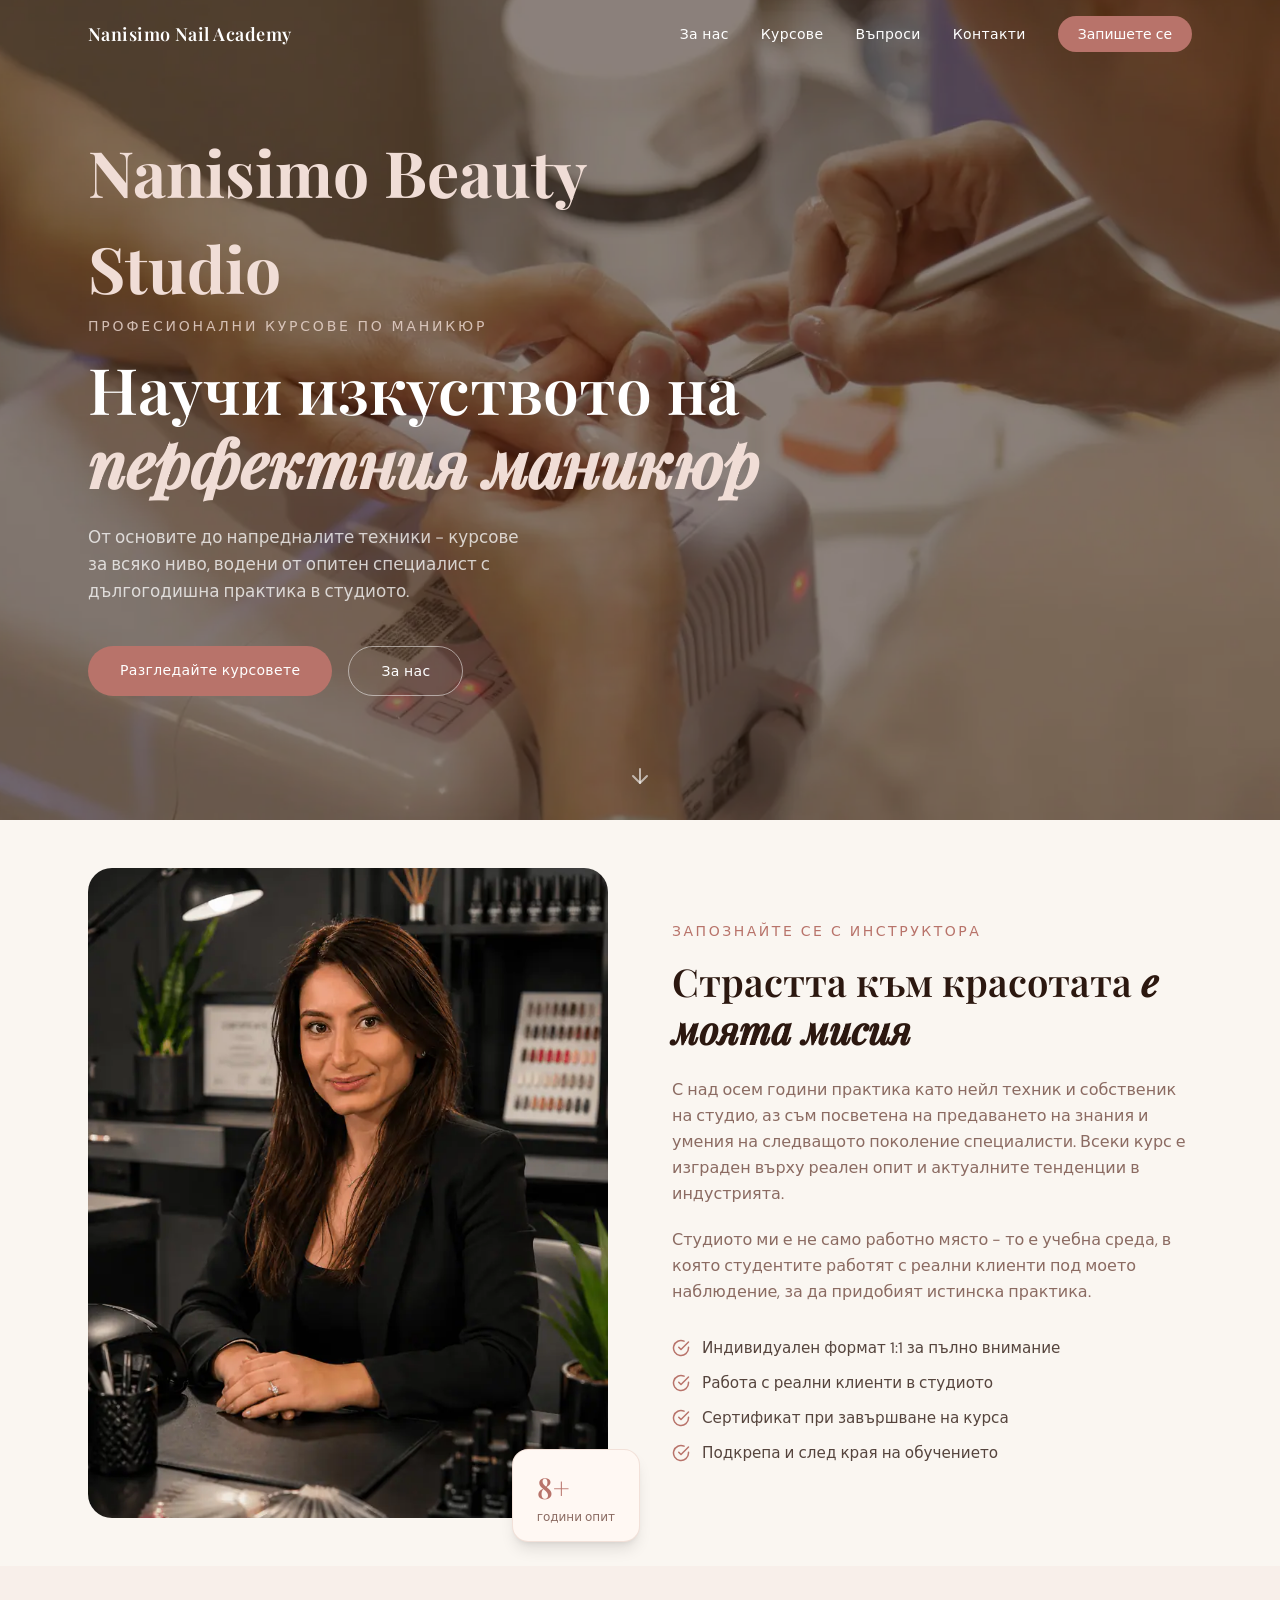
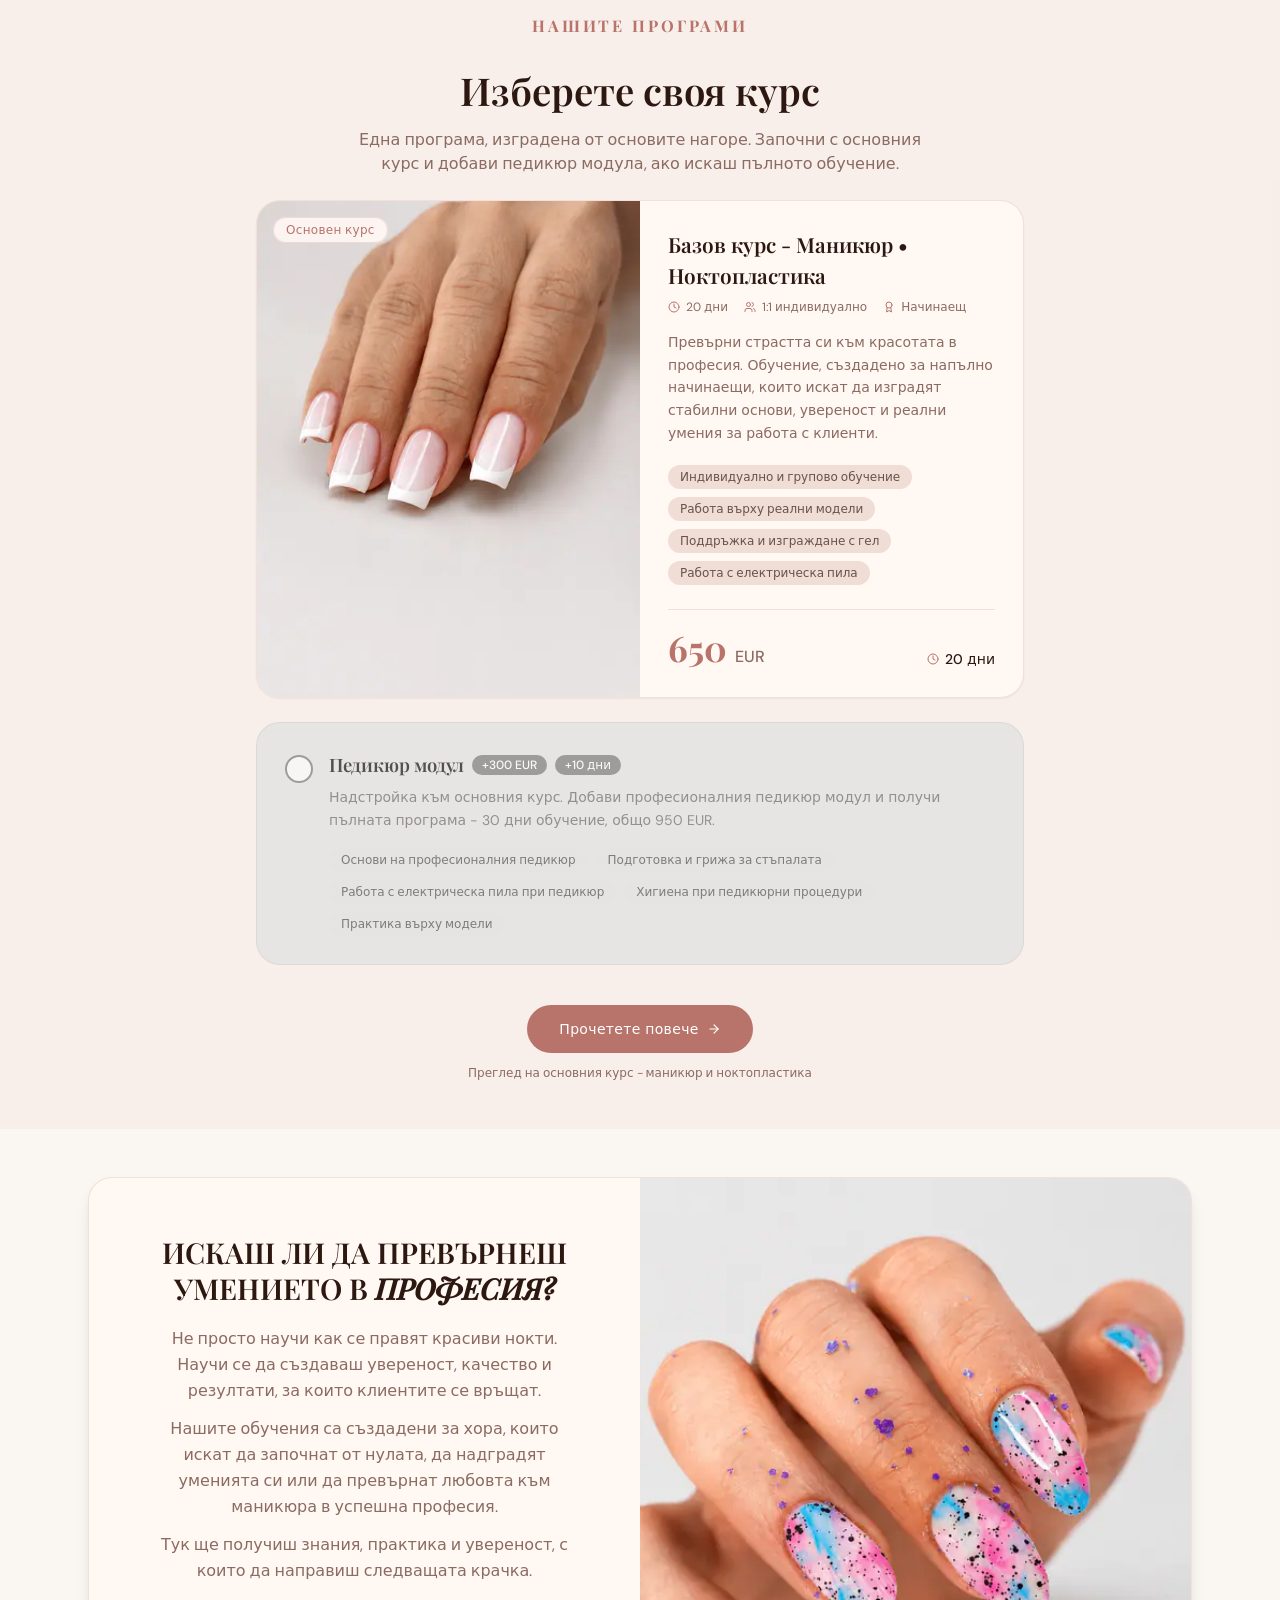
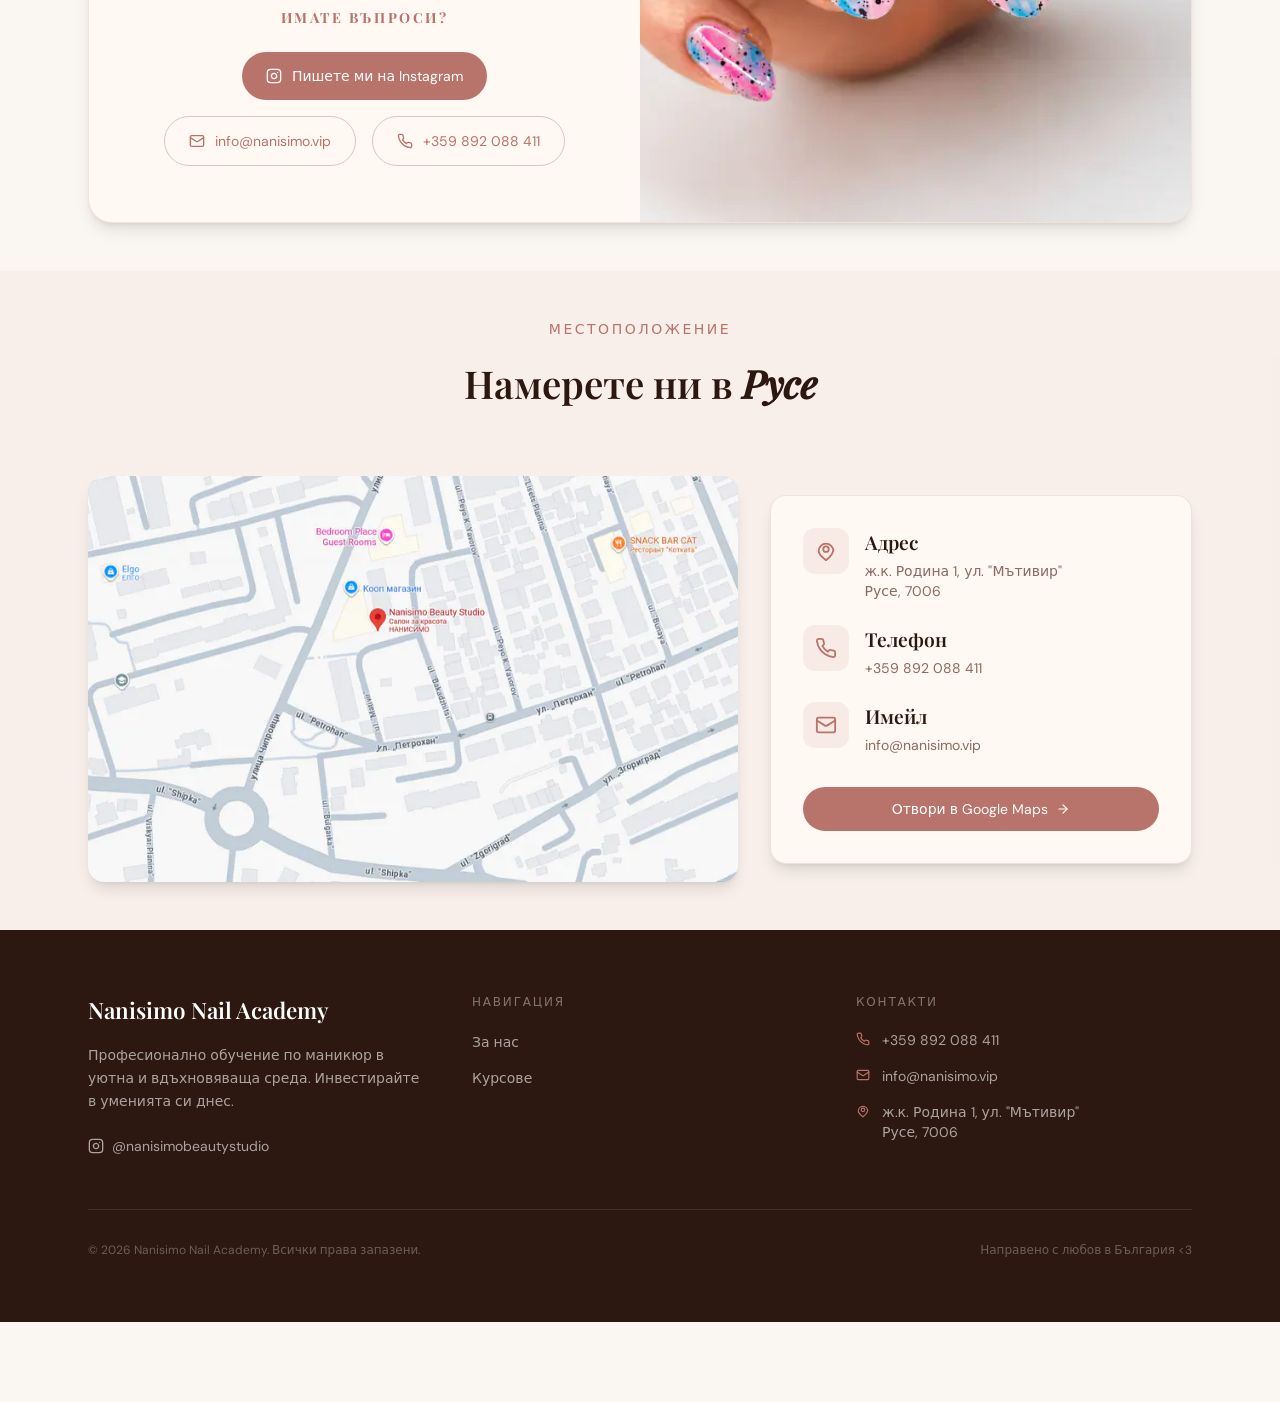
==== commit a393c2d7: "Optimize loading: compiled Tailwind, self-hosted fonts, responsive images - Compile Tailwind into as" ====
--- a/index.html
+++ b/index.html
@@ -10,105 +10,12 @@
   <meta property="og:url" content="https://nanisimo.vip">
   <title>Nanisimo Nail Academy</title>
   <meta name="description" content="Професионално обучение по маникюр в Русе. Курсове за начинаещи и напреднали  от основите до акрил и гел изграждане." />
-  <link rel="preconnect" href="https://fonts.googleapis.com" />
-  <link rel="preconnect" href="https://fonts.gstatic.com" crossorigin />
-  <link rel="apple-touch-icon" sizes="180x180" href="assets/apple-touch-icon.png">
-  <link rel="icon" type="image/png" sizes="32x32" href="assets/favicon-32x32.png">
-  <link rel="icon" type="image/png" sizes="16x16" href="assets/favicon-16x16.png">
-  <link href="https://fonts.googleapis.com/css2?family=Playfair+Display:ital,wght@0,400;0,500;0,600;0,700;1,400;1,500&family=DM+Sans:opsz,wght@9..40,300;9..40,400;9..40,500&display=swap" rel="stylesheet" />
-  <script src="https://cdn.tailwindcss.com"></script>
-  <script>
-    tailwind.config = {
-      theme: {
-        extend: {
-          colors: {
-            background: '#FAF6F1',
-            foreground: '#2C1810',
-            card: '#FFF8F3',
-            'card-foreground': '#2C1810',
-            primary: '#B8736A',
-            'primary-foreground': '#ffffff',
-            secondary: '#F0DDD6',
-            'secondary-foreground': '#2C1810',
-            muted: '#EDE0D8',
-            'muted-foreground': '#8B6B62',
-            accent: '#C4857A',
-            'accent-foreground': '#ffffff',
-            border: 'rgba(180, 120, 100, 0.18)',
-          },
-          fontFamily: {
-            serif: ['Playfair Display', 'serif'],
-            sans: ['DM Sans', 'sans-serif'],
-          },
-        }
-      }
-    }
-  </script>
-  <style>
-    html { scroll-behavior: smooth; }
-    body { font-family: 'DM Sans', sans-serif; }
-    .font-serif { font-family: 'Playfair Display', serif; }
-    .nav-blend {
-      mix-blend-mode: difference;
-      color: white;
-    }
-    #nav.scrolled {
-      background: #FAF6F1;
-      box-shadow: 0 1px 0 rgba(180, 120, 100, 0.15);
-    }
-    #nav.scrolled .nav-blend {
-      mix-blend-mode: normal;
-      color: #2C1810;
-    }
-    .addon-check {
-      -webkit-appearance: none;
-      appearance: none;
-      width: 28px;
-      height: 28px;
-      border-radius: 50%;
-      border: 2px solid #B8736A;
-      background: #FFF8F3;
-      cursor: pointer;
-      position: relative;
-      transition: background 0.2s ease, box-shadow 0.2s ease;
-      flex-shrink: 0;
-    }
-    .addon-check:checked {
-      background: #B8736A;
-      box-shadow: 0 2px 10px rgba(184, 115, 106, 0.35);
-    }
-    .addon-check::after {
-      content: '';
-      position: absolute;
-      left: 50%;
-      top: 50%;
-      width: 12px;
-      height: 7px;
-      border-left: 2.5px solid #ffffff;
-      border-bottom: 2.5px solid #ffffff;
-      transform: translate(-50%, -62%) rotate(-45deg);
-      opacity: 0;
-      transition: opacity 0.15s ease;
-    }
-    .addon-check:checked::after {
-      opacity: 1;
-    }
-    #pedicure-box {
-      background: #EDE0D8;
-      filter: grayscale(1);
-      opacity: 0.75;
-      transition: background 0.3s ease, filter 0.3s ease, opacity 0.3s ease, border-color 0.3s ease;
-    }
-    #pedicure-box:hover {
-      opacity: 0.85;
-    }
-    #pedicure-box.checked {
-      background: #FFF8F3;
-      filter: none;
-      opacity: 1;
-      border-color: rgba(184, 115, 106, 0.45);
-    }
-  </style>
+  <link rel="apple-touch-icon" sizes="180x180" href="/assets/apple-touch-icon.png">
+  <link rel="icon" type="image/png" sizes="32x32" href="/assets/favicon-32x32.png">
+  <link rel="icon" type="image/png" sizes="16x16" href="/assets/favicon-16x16.png">
+  <link rel="preload" as="font" type="font/woff2" href="/assets/fonts/playfair-display-cyrillic-normal.woff2" crossorigin>
+  <link rel="preload" as="font" type="font/woff2" href="/assets/fonts/playfair-display-latin-normal.woff2" crossorigin>
+  <link rel="stylesheet" href="/assets/styles.css?v=8009be0c2c">
 </head>
 <body class="bg-background text-foreground">
   <nav id="nav" class="fixed top-0 left-0 right-0 z-50 transition-all duration-500 bg-transparent">
@@ -139,7 +46,10 @@
 
     <section id="hero" class="relative min-h-screen flex items-center overflow-hidden -mt-20">
       <div class="absolute inset-0">
-        <img src="https://images.unsplash.com/photo-1632345031435-8727f6897d53?w=1600&h=1000&fit=crop&auto=format" alt="Маникюр в студиото" class="w-full h-full object-cover" />
+        <picture class="contents">
+          <source type="image/webp" srcset="/assets/hero-640.webp 640w, /assets/hero-1024.webp 1024w, /assets/hero-1600.webp 1600w" sizes="100vw" />
+          <img src="/assets/hero-studio.jpg" alt="Маникюр в студиото" width="1600" height="1000" fetchpriority="high" decoding="async" class="w-full h-full object-cover" />
+        </picture>
         <div class="absolute inset-0 bg-[#2C1810]/55"></div>
       </div>
       <div class="relative z-10 max-w-6xl mx-auto px-6 py-16 w-full">
@@ -163,18 +73,15 @@
       <div class="max-w-6xl mx-auto px-6 grid md:grid-cols-2 gap-16 items-center">
         <div class="relative">
           <div class="rounded-3xl overflow-hidden aspect-[4/5] bg-secondary">
-            <img src="./assets/nani.png" alt="Инструктор" class="w-full h-full object-cover" />
+            <picture class="contents">
+              <source type="image/webp" srcset="/assets/nani-480.webp 480w, /assets/nani-720.webp 720w, /assets/nani-1086.webp 1086w" sizes="(min-width: 768px) 50vw, 100vw" />
+              <img src="/assets/nani.png" alt="Инструктор" width="1086" height="1448" loading="lazy" decoding="async" class="w-full h-full object-cover" />
+            </picture>
           </div>
           <div class="absolute -bottom-6 -right-4 md:-right-8 bg-card border border-border rounded-2xl px-6 py-4 shadow-lg">
             <div class="font-serif text-[1.8rem] font-semibold text-primary">8+</div>
             <div class="text-muted-foreground text-xs">години опит</div>
           </div>
-        </div>
-
-        <!-- Hand decoration -->
-        <div id="hand-container" class="fixed top-0 bottom-0 z-50 flex items-center justify-center pointer-events-none">
-          <img id="hand-open" src="./assets/hand-open.png" alt="" class="fixed h-[50vh] right-0 opacity-0 transition-opacity duration-300" />
-          <img id="hand-closed" src="./assets/hand-closed.png" alt="" class="fixed h-[50vh] right-0 opacity-0 transition-opacity duration-300" />
         </div>
 
         <div>
@@ -215,7 +122,10 @@
           <article class="bg-card rounded-3xl overflow-hidden border border-border shadow-sm">
             <div class="grid md:grid-cols-2">
               <div class="relative min-h-52 md:min-h-full bg-secondary overflow-hidden">
-                <img src="assets/hand-1.png" alt="Базов курс" class="absolute inset-0 w-full h-full object-cover" />
+                <picture class="contents">
+                  <source type="image/webp" srcset="/assets/hand-1-480.webp 480w, /assets/hand-1-720.webp 720w, /assets/hand-1-1086.webp 1086w" sizes="(min-width: 768px) 384px, 100vw" />
+                  <img src="/assets/hand-1.png" alt="Базов курс" width="1086" height="1449" loading="lazy" decoding="async" class="absolute inset-0 w-full h-full object-cover" />
+                </picture>
                 <div class="absolute top-4 left-4"><span class="bg-card/90 backdrop-blur-sm text-primary border border-primary/20 px-3 py-1 rounded-full text-xs tracking-wide">Основен курс</span></div>
               </div>
               <div class="p-7">
@@ -320,7 +230,10 @@
               </div>
             </div>
             <div class="relative min-h-[280px]">
-              <img src="assets/hand-3.png" alt="Разговор за нокти" class="absolute inset-0 w-full h-full object-cover" />
+              <picture class="contents">
+                <source type="image/webp" srcset="/assets/hand-3-480.webp 480w, /assets/hand-3-800.webp 800w, /assets/hand-3-1448.webp 1448w" sizes="(min-width: 768px) 50vw, 100vw" />
+                <img src="/assets/hand-3.png" alt="Разговор за нокти" width="1448" height="1086" loading="lazy" decoding="async" class="absolute inset-0 w-full h-full object-cover" />
+              </picture>
             </div>
           </div>
         </div>
@@ -335,7 +248,10 @@
         </div>
         <div class="grid md:grid-cols-5 gap-8 items-center">
           <div class="min-w-0 md:col-span-3 rounded-2xl overflow-hidden shadow-lg bg-secondary">
-            <img src="./assets/location.png" alt="Карта на местоположението" class="w-full h-full object-cover aspect-[4/3] md:aspect-[16/10]" />
+            <picture class="contents">
+              <source type="image/webp" srcset="/assets/location-480.webp 480w, /assets/location-800.webp 800w, /assets/location-1362.webp 1362w" sizes="(min-width: 768px) 60vw, 100vw" />
+              <img src="/assets/location.png" alt="Карта на местоположението" width="1362" height="812" loading="lazy" decoding="async" class="w-full h-full object-cover aspect-[4/3] md:aspect-[16/10]" />
+            </picture>
           </div>
           <div class="min-w-0 md:col-span-2 bg-card border border-border rounded-2xl p-6 sm:p-8 shadow-lg">
             <div class="flex items-start gap-4 mb-6">
@@ -431,7 +347,10 @@
         <p class="text-muted-foreground text-sm leading-relaxed mb-7">Изберете канал за връзка с нас, за да запазите мястото си в курса. Отговаряме бързо на всеки.</p>
         <div class="grid md:grid-cols-2 gap-6">
           <div class="rounded-2xl overflow-hidden bg-secondary flex flex-col">
-            <img src="/assets/location.png" alt="Карта на местоположението" class="w-full h-44 md:h-48 object-cover" />
+            <picture class="contents">
+              <source type="image/webp" srcset="/assets/location-480.webp 480w, /assets/location-800.webp 800w, /assets/location-1362.webp 1362w" sizes="(min-width: 768px) 336px, 100vw" />
+              <img src="/assets/location.png" alt="Карта на местоположението" width="1362" height="812" loading="lazy" decoding="async" class="w-full h-44 md:h-48 object-cover" />
+            </picture>
             <div class="p-4 pt-3">
               <p class="text-sm text-foreground mb-3">ж.к. Родина 1, ул. "Мътивир", Русе 7006</p>
               <a href="https://maps.app.goo.gl/rdsTvZwiJUm4J8Lb6" target="_blank" class="inline-flex w-full justify-center items-center gap-2 bg-primary text-white px-5 py-2.5 rounded-full text-sm hover:opacity-90 transition-opacity">
@@ -475,6 +394,6 @@
     </div>
   </div>
 
-  <script src="./scripts/home.js"></script>
+  <script src="/scripts/home.js?v=045f300927"></script>
 </body>
 </html>
--- a/assets/styles.css
+++ b/assets/styles.css
@@ -0,0 +1,3 @@
+@font-face{font-display:swap;font-family:DM Sans;font-style:normal;font-weight:300 500;src:url(fonts/dm-sans-latin-ext-normal.woff2) format("woff2");unicode-range:u+0100-02ba,u+02bd-02c5,u+02c7-02cc,u+02ce-02d7,u+02dd-02ff,u+0304,u+0308,u+0329,u+1d00-1dbf,u+1e00-1e9f,u+1ef2-1eff,u+2020,u+20a0-20ab,u+20ad-20c0,u+2113,u+2c60-2c7f,u+a720-a7ff}@font-face{font-display:swap;font-family:DM Sans;font-style:normal;font-weight:300 500;src:url(fonts/dm-sans-latin-normal.woff2) format("woff2");unicode-range:u+00??,u+0131,u+0152-0153,u+02bb-02bc,u+02c6,u+02da,u+02dc,u+0304,u+0308,u+0329,u+2000-206f,u+20ac,u+2122,u+2191,u+2193,u+2212,u+2215,u+feff,u+fffd}@font-face{font-display:swap;font-family:Playfair Display;font-style:italic;font-weight:400 500;src:url(fonts/playfair-display-cyrillic-italic.woff2) format("woff2");unicode-range:u+0301,u+0400-045f,u+0490-0491,u+04b0-04b1,u+2116}@font-face{font-display:swap;font-family:Playfair Display;font-style:italic;font-weight:400 500;src:url(fonts/playfair-display-latin-ext-italic.woff2) format("woff2");unicode-range:u+0100-02ba,u+02bd-02c5,u+02c7-02cc,u+02ce-02d7,u+02dd-02ff,u+0304,u+0308,u+0329,u+1d00-1dbf,u+1e00-1e9f,u+1ef2-1eff,u+2020,u+20a0-20ab,u+20ad-20c0,u+2113,u+2c60-2c7f,u+a720-a7ff}@font-face{font-display:swap;font-family:Playfair Display;font-style:italic;font-weight:400 500;src:url(fonts/playfair-display-latin-italic.woff2) format("woff2");unicode-range:u+00??,u+0131,u+0152-0153,u+02bb-02bc,u+02c6,u+02da,u+02dc,u+0304,u+0308,u+0329,u+2000-206f,u+20ac,u+2122,u+2191,u+2193,u+2212,u+2215,u+feff,u+fffd}@font-face{font-display:swap;font-family:Playfair Display;font-style:normal;font-weight:400 700;src:url(fonts/playfair-display-cyrillic-normal.woff2) format("woff2");unicode-range:u+0301,u+0400-045f,u+0490-0491,u+04b0-04b1,u+2116}@font-face{font-display:swap;font-family:Playfair Display;font-style:normal;font-weight:400 700;src:url(fonts/playfair-display-latin-ext-normal.woff2) format("woff2");unicode-range:u+0100-02ba,u+02bd-02c5,u+02c7-02cc,u+02ce-02d7,u+02dd-02ff,u+0304,u+0308,u+0329,u+1d00-1dbf,u+1e00-1e9f,u+1ef2-1eff,u+2020,u+20a0-20ab,u+20ad-20c0,u+2113,u+2c60-2c7f,u+a720-a7ff}@font-face{font-display:swap;font-family:Playfair Display;font-style:normal;font-weight:400 700;src:url(fonts/playfair-display-latin-normal.woff2) format("woff2");unicode-range:u+00??,u+0131,u+0152-0153,u+02bb-02bc,u+02c6,u+02da,u+02dc,u+0304,u+0308,u+0329,u+2000-206f,u+20ac,u+2122,u+2191,u+2193,u+2212,u+2215,u+feff,u+fffd}*,:after,:before{--tw-border-spacing-x:0;--tw-border-spacing-y:0;--tw-translate-x:0;--tw-translate-y:0;--tw-rotate:0;--tw-skew-x:0;--tw-skew-y:0;--tw-scale-x:1;--tw-scale-y:1;--tw-pan-x: ;--tw-pan-y: ;--tw-pinch-zoom: ;--tw-scroll-snap-strictness:proximity;--tw-gradient-from-position: ;--tw-gradient-via-position: ;--tw-gradient-to-position: ;--tw-ordinal: ;--tw-slashed-zero: ;--tw-numeric-figure: ;--tw-numeric-spacing: ;--tw-numeric-fraction: ;--tw-ring-inset: ;--tw-ring-offset-width:0px;--tw-ring-offset-color:#fff;--tw-ring-color:rgba(59,130,246,.5);--tw-ring-offset-shadow:0 0 #0000;--tw-ring-shadow:0 0 #0000;--tw-shadow:0 0 #0000;--tw-shadow-colored:0 0 #0000;--tw-blur: ;--tw-brightness: ;--tw-contrast: ;--tw-grayscale: ;--tw-hue-rotate: ;--tw-invert: ;--tw-saturate: ;--tw-sepia: ;--tw-drop-shadow: ;--tw-backdrop-blur: ;--tw-backdrop-brightness: ;--tw-backdrop-contrast: ;--tw-backdrop-grayscale: ;--tw-backdrop-hue-rotate: ;--tw-backdrop-invert: ;--tw-backdrop-opacity: ;--tw-backdrop-saturate: ;--tw-backdrop-sepia: ;--tw-contain-size: ;--tw-contain-layout: ;--tw-contain-paint: ;--tw-contain-style: }::backdrop{--tw-border-spacing-x:0;--tw-border-spacing-y:0;--tw-translate-x:0;--tw-translate-y:0;--tw-rotate:0;--tw-skew-x:0;--tw-skew-y:0;--tw-scale-x:1;--tw-scale-y:1;--tw-pan-x: ;--tw-pan-y: ;--tw-pinch-zoom: ;--tw-scroll-snap-strictness:proximity;--tw-gradient-from-position: ;--tw-gradient-via-position: ;--tw-gradient-to-position: ;--tw-ordinal: ;--tw-slashed-zero: ;--tw-numeric-figure: ;--tw-numeric-spacing: ;--tw-numeric-fraction: ;--tw-ring-inset: ;--tw-ring-offset-width:0px;--tw-ring-offset-color:#fff;--tw-ring-color:rgba(59,130,246,.5);--tw-ring-offset-shadow:0 0 #0000;--tw-ring-shadow:0 0 #0000;--tw-shadow:0 0 #0000;--tw-shadow-colored:0 0 #0000;--tw-blur: ;--tw-brightness: ;--tw-contrast: ;--tw-grayscale: ;--tw-hue-rotate: ;--tw-invert: ;--tw-saturate: ;--tw-sepia: ;--tw-drop-shadow: ;--tw-backdrop-blur: ;--tw-backdrop-brightness: ;--tw-backdrop-contrast: ;--tw-backdrop-grayscale: ;--tw-backdrop-hue-rotate: ;--tw-backdrop-invert: ;--tw-backdrop-opacity: ;--tw-backdrop-saturate: ;--tw-backdrop-sepia: ;--tw-contain-size: ;--tw-contain-layout: ;--tw-contain-paint: ;--tw-contain-style: }
+
+/*! tailwindcss v3.4.17 | MIT License | https://tailwindcss.com*/*,:after,:before{border:0 solid #e5e7eb;box-sizing:border-box}:after,:before{--tw-content:""}:host,html{line-height:1.5;-webkit-text-size-adjust:100%;font-family:DM Sans,system-ui,-apple-system,Segoe UI,Roboto,sans-serif;font-feature-settings:normal;font-variation-settings:normal;-moz-tab-size:4;-o-tab-size:4;tab-size:4;-webkit-tap-highlight-color:transparent}body{line-height:inherit;margin:0}hr{border-top-width:1px;color:inherit;height:0}abbr:where([title]){-webkit-text-decoration:underline dotted;text-decoration:underline dotted}h1,h2,h3,h4,h5,h6{font-size:inherit;font-weight:inherit}a{color:inherit;text-decoration:inherit}b,strong{font-weight:bolder}code,kbd,pre,samp{font-family:ui-monospace,SFMono-Regular,Menlo,Monaco,Consolas,Liberation Mono,Courier New,monospace;font-feature-settings:normal;font-size:1em;font-variation-settings:normal}small{font-size:80%}sub,sup{font-size:75%;line-height:0;position:relative;vertical-align:baseline}sub{bottom:-.25em}sup{top:-.5em}table{border-collapse:collapse;border-color:inherit;text-indent:0}button,input,optgroup,select,textarea{color:inherit;font-family:inherit;font-feature-settings:inherit;font-size:100%;font-variation-settings:inherit;font-weight:inherit;letter-spacing:inherit;line-height:inherit;margin:0;padding:0}button,select{text-transform:none}button,input:where([type=button]),input:where([type=reset]),input:where([type=submit]){-webkit-appearance:button;background-color:transparent;background-image:none}:-moz-focusring{outline:auto}:-moz-ui-invalid{box-shadow:none}progress{vertical-align:baseline}::-webkit-inner-spin-button,::-webkit-outer-spin-button{height:auto}[type=search]{-webkit-appearance:textfield;outline-offset:-2px}::-webkit-search-decoration{-webkit-appearance:none}::-webkit-file-upload-button{-webkit-appearance:button;font:inherit}summary{display:list-item}blockquote,dd,dl,figure,h1,h2,h3,h4,h5,h6,hr,p,pre{margin:0}fieldset{margin:0}fieldset,legend{padding:0}menu,ol,ul{list-style:none;margin:0;padding:0}dialog{padding:0}textarea{resize:vertical}input::-moz-placeholder,textarea::-moz-placeholder{color:#9ca3af;opacity:1}input::placeholder,textarea::placeholder{color:#9ca3af;opacity:1}[role=button],button{cursor:pointer}:disabled{cursor:default}audio,canvas,embed,iframe,img,object,svg,video{display:block;vertical-align:middle}img,video{height:auto;max-width:100%}[hidden]:where(:not([hidden=until-found])){display:none}.fixed{position:fixed}.absolute{position:absolute}.relative{position:relative}.sticky{position:sticky}.inset-0{inset:0}.-bottom-6{bottom:-1.5rem}.-right-4{right:-1rem}.bottom-8{bottom:2rem}.left-0{left:0}.left-1\/2{left:50%}.left-4{left:1rem}.right-0{right:0}.right-5{right:1.25rem}.top-0{top:0}.top-24{top:6rem}.top-4{top:1rem}.top-5{top:1.25rem}.z-10{z-index:10}.z-50{z-index:50}.z-\[100\]{z-index:100}.mx-auto{margin-left:auto;margin-right:auto}.-mt-20{margin-top:-5rem}.mb-1{margin-bottom:.25rem}.mb-10{margin-bottom:2.5rem}.mb-12{margin-bottom:3rem}.mb-2{margin-bottom:.5rem}.mb-3{margin-bottom:.75rem}.mb-4{margin-bottom:1rem}.mb-5{margin-bottom:1.25rem}.mb-6{margin-bottom:1.5rem}.mb-7{margin-bottom:1.75rem}.mb-8{margin-bottom:2rem}.mt-0\.5{margin-top:.125rem}.mt-1{margin-top:.25rem}.mt-10{margin-top:2.5rem}.mt-2{margin-top:.5rem}.mt-20{margin-top:5rem}.mt-3{margin-top:.75rem}.mt-4{margin-top:1rem}.mt-6{margin-top:1.5rem}.block{display:block}.inline-block{display:inline-block}.flex{display:flex}.inline-flex{display:inline-flex}.grid{display:grid}.contents{display:contents}.hidden{display:none}.aspect-\[4\/3\]{aspect-ratio:4/3}.aspect-\[4\/5\]{aspect-ratio:4/5}.h-44{height:11rem}.h-\[45vh\]{height:45vh}.h-full{height:100%}.max-h-\[90vh\]{max-height:90vh}.min-h-52{min-height:13rem}.min-h-\[280px\]{min-height:280px}.min-h-\[300px\]{min-height:300px}.min-h-screen{min-height:100vh}.w-full{width:100%}.min-w-0{min-width:0}.max-w-2xl{max-width:42rem}.max-w-3xl{max-width:48rem}.max-w-6xl{max-width:72rem}.max-w-md{max-width:28rem}.max-w-xl{max-width:36rem}.flex-1{flex:1 1 0%}.shrink-0{flex-shrink:0}.-translate-x-1\/2{--tw-translate-x:-50%;transform:translate(var(--tw-translate-x),var(--tw-translate-y)) rotate(var(--tw-rotate)) skewX(var(--tw-skew-x)) skewY(var(--tw-skew-y)) scaleX(var(--tw-scale-x)) scaleY(var(--tw-scale-y))}@keyframes bounce{0%,to{animation-timing-function:cubic-bezier(.8,0,1,1);transform:translateY(-25%)}50%{animation-timing-function:cubic-bezier(0,0,.2,1);transform:none}}.animate-bounce{animation:bounce 1s infinite}.cursor-pointer{cursor:pointer}.select-none{-webkit-user-select:none;-moz-user-select:none;user-select:none}.flex-col{flex-direction:column}.flex-wrap{flex-wrap:wrap}.items-start{align-items:flex-start}.items-end{align-items:flex-end}.items-center{align-items:center}.items-baseline{align-items:baseline}.justify-end{justify-content:flex-end}.justify-center{justify-content:center}.justify-between{justify-content:space-between}.gap-1\.5{gap:.375rem}.gap-12{gap:3rem}.gap-16{gap:4rem}.gap-2{gap:.5rem}.gap-2\.5{gap:.625rem}.gap-3{gap:.75rem}.gap-3\.5{gap:.875rem}.gap-4{gap:1rem}.gap-5{gap:1.25rem}.gap-6{gap:1.5rem}.gap-8{gap:2rem}.gap-x-4{-moz-column-gap:1rem;column-gap:1rem}.gap-y-2{row-gap:.5rem}.space-y-10>:not([hidden])~:not([hidden]){--tw-space-y-reverse:0;margin-bottom:calc(2.5rem*var(--tw-space-y-reverse));margin-top:calc(2.5rem*(1 - var(--tw-space-y-reverse)))}.space-y-3>:not([hidden])~:not([hidden]){--tw-space-y-reverse:0;margin-bottom:calc(.75rem*var(--tw-space-y-reverse));margin-top:calc(.75rem*(1 - var(--tw-space-y-reverse)))}.space-y-4>:not([hidden])~:not([hidden]){--tw-space-y-reverse:0;margin-bottom:calc(1rem*var(--tw-space-y-reverse));margin-top:calc(1rem*(1 - var(--tw-space-y-reverse)))}.space-y-6>:not([hidden])~:not([hidden]){--tw-space-y-reverse:0;margin-bottom:calc(1.5rem*var(--tw-space-y-reverse));margin-top:calc(1.5rem*(1 - var(--tw-space-y-reverse)))}.overflow-hidden{overflow:hidden}.overflow-y-auto{overflow-y:auto}.break-all{word-break:break-all}.rounded-2xl{border-radius:1rem}.rounded-3xl{border-radius:1.5rem}.rounded-full{border-radius:9999px}.rounded-xl{border-radius:.75rem}.border{border-width:1px}.border-t{border-top-width:1px}.border-border{border-color:hsla(15,35%,55%,.18)}.border-primary\/20{border-color:hsla(7,35%,57%,.2)}.border-primary\/40{border-color:hsla(7,35%,57%,.4)}.border-white\/10{border-color:hsla(0,0%,100%,.1)}.border-white\/50{border-color:hsla(0,0%,100%,.5)}.bg-\[\#2C1810\]{--tw-bg-opacity:1;background-color:rgb(44 24 16/var(--tw-bg-opacity,1))}.bg-\[\#2C1810\]\/55{background-color:rgba(44,24,16,.55)}.bg-\[\#2C1810\]\/60{background-color:rgba(44,24,16,.6)}.bg-background{--tw-bg-opacity:1;background-color:rgb(250 246 241/var(--tw-bg-opacity,1))}.bg-card{--tw-bg-opacity:1;background-color:rgb(255 248 243/var(--tw-bg-opacity,1))}.bg-card\/90{background-color:rgba(255,248,243,.9)}.bg-primary{--tw-bg-opacity:1;background-color:rgb(184 115 106/var(--tw-bg-opacity,1))}.bg-primary\/10{background-color:hsla(7,35%,57%,.1)}.bg-secondary{--tw-bg-opacity:1;background-color:rgb(240 221 214/var(--tw-bg-opacity,1))}.bg-secondary\/30{background-color:hsla(16,46%,89%,.3)}.bg-secondary\/50{background-color:hsla(16,46%,89%,.5)}.bg-transparent{background-color:transparent}.object-cover{-o-object-fit:cover;object-fit:cover}.p-2{padding:.5rem}.p-2\.5{padding:.625rem}.p-3{padding:.75rem}.p-4{padding:1rem}.p-6{padding:1.5rem}.p-7{padding:1.75rem}.p-8{padding:2rem}.px-1{padding-left:.25rem;padding-right:.25rem}.px-2\.5{padding-left:.625rem;padding-right:.625rem}.px-3{padding-left:.75rem;padding-right:.75rem}.px-4{padding-left:1rem;padding-right:1rem}.px-5{padding-left:1.25rem;padding-right:1.25rem}.px-6{padding-left:1.5rem;padding-right:1.5rem}.px-8{padding-left:2rem;padding-right:2rem}.py-0\.5{padding-bottom:.125rem;padding-top:.125rem}.py-1{padding-bottom:.25rem;padding-top:.25rem}.py-12{padding-bottom:3rem;padding-top:3rem}.py-16{padding-bottom:4rem;padding-top:4rem}.py-2{padding-bottom:.5rem;padding-top:.5rem}.py-2\.5{padding-bottom:.625rem;padding-top:.625rem}.py-3{padding-bottom:.75rem;padding-top:.75rem}.py-3\.5{padding-bottom:.875rem;padding-top:.875rem}.py-4{padding-bottom:1rem;padding-top:1rem}.py-6{padding-bottom:1.5rem;padding-top:1.5rem}.pt-3{padding-top:.75rem}.pt-5{padding-top:1.25rem}.pt-8{padding-top:2rem}.text-left{text-align:left}.text-center{text-align:center}.text-right{text-align:right}.font-serif{font-family:Playfair Display,Georgia,serif}.text-\[1\.15rem\]{font-size:1.15rem}.text-\[1\.1rem\]{font-size:1.1rem}.text-\[1\.2rem\]{font-size:1.2rem}.text-\[1\.3rem\]{font-size:1.3rem}.text-\[1\.4rem\]{font-size:1.4rem}.text-\[1\.5rem\]{font-size:1.5rem}.text-\[1\.8rem\]{font-size:1.8rem}.text-\[2\.2rem\]{font-size:2.2rem}.text-\[2\.5rem\]{font-size:2.5rem}.text-\[clamp\(1\.8rem\2c 2vw\2c 2\.4rem\)\]{font-size:clamp(1.8rem,2vw,2.4rem)}.text-\[clamp\(1\.8rem\2c 3vw\2c 2\.5rem\)\]{font-size:clamp(1.8rem,3vw,2.5rem)}.text-\[clamp\(1\.8rem\2c 3vw\2c 2\.6rem\)\]{font-size:clamp(1.8rem,3vw,2.6rem)}.text-\[clamp\(1\.8rem\2c 4vw\2c 3rem\)\]{font-size:clamp(1.8rem,4vw,3rem)}.text-\[clamp\(2\.6rem\2c 5vw\2c 4rem\)\]{font-size:clamp(2.6rem,5vw,4rem)}.text-lg{font-size:1.125rem;line-height:1.75rem}.text-sm{font-size:.875rem;line-height:1.25rem}.text-xs{font-size:.75rem;line-height:1rem}.font-bold{font-weight:700}.font-extrabold{font-weight:800}.font-medium{font-weight:500}.font-semibold{font-weight:600}.uppercase{text-transform:uppercase}.italic{font-style:italic}.leading-\[1\.15\]{line-height:1.15}.leading-none{line-height:1}.leading-relaxed{line-height:1.625}.leading-tight{line-height:1.25}.tracking-\[0\.15em\]{letter-spacing:.15em}.tracking-\[0\.18em\]{letter-spacing:.18em}.tracking-\[0\.2em\]{letter-spacing:.2em}.tracking-wide{letter-spacing:.025em}.text-\[\#F0DDD6\]{--tw-text-opacity:1;color:rgb(240 221 214/var(--tw-text-opacity,1))}.text-\[\#F0DDD6\]\/80{color:hsla(16,46%,89%,.8)}.text-foreground{--tw-text-opacity:1;color:rgb(44 24 16/var(--tw-text-opacity,1))}.text-foreground\/70{color:rgba(44,24,16,.7)}.text-foreground\/80{color:rgba(44,24,16,.8)}.text-muted-foreground{--tw-text-opacity:1;color:rgb(139 107 98/var(--tw-text-opacity,1))}.text-primary{--tw-text-opacity:1;color:rgb(184 115 106/var(--tw-text-opacity,1))}.text-primary-foreground,.text-white{--tw-text-opacity:1;color:rgb(255 255 255/var(--tw-text-opacity,1))}.text-white\/30{color:hsla(0,0%,100%,.3)}.text-white\/40{color:hsla(0,0%,100%,.4)}.text-white\/60{color:hsla(0,0%,100%,.6)}.text-white\/70{color:hsla(0,0%,100%,.7)}.text-white\/75{color:hsla(0,0%,100%,.75)}.shadow-2xl{--tw-shadow:0 25px 50px -12px rgba(0,0,0,.25);--tw-shadow-colored:0 25px 50px -12px var(--tw-shadow-color)}.shadow-2xl,.shadow-lg{box-shadow:var(--tw-ring-offset-shadow,0 0 #0000),var(--tw-ring-shadow,0 0 #0000),var(--tw-shadow)}.shadow-lg{--tw-shadow:0 10px 15px -3px rgba(0,0,0,.1),0 4px 6px -4px rgba(0,0,0,.1);--tw-shadow-colored:0 10px 15px -3px var(--tw-shadow-color),0 4px 6px -4px var(--tw-shadow-color)}.shadow-sm{--tw-shadow:0 1px 2px 0 rgba(0,0,0,.05);--tw-shadow-colored:0 1px 2px 0 var(--tw-shadow-color);box-shadow:var(--tw-ring-offset-shadow,0 0 #0000),var(--tw-ring-shadow,0 0 #0000),var(--tw-shadow)}.backdrop-blur-sm{--tw-backdrop-blur:blur(4px);-webkit-backdrop-filter:var(--tw-backdrop-blur) var(--tw-backdrop-brightness) var(--tw-backdrop-contrast) var(--tw-backdrop-grayscale) var(--tw-backdrop-hue-rotate) var(--tw-backdrop-invert) var(--tw-backdrop-opacity) var(--tw-backdrop-saturate) var(--tw-backdrop-sepia);backdrop-filter:var(--tw-backdrop-blur) var(--tw-backdrop-brightness) var(--tw-backdrop-contrast) var(--tw-backdrop-grayscale) var(--tw-backdrop-hue-rotate) var(--tw-backdrop-invert) var(--tw-backdrop-opacity) var(--tw-backdrop-saturate) var(--tw-backdrop-sepia)}.transition-all{transition-duration:.15s;transition-property:all;transition-timing-function:cubic-bezier(.4,0,.2,1)}.transition-colors{transition-duration:.15s;transition-property:color,background-color,border-color,text-decoration-color,fill,stroke;transition-timing-function:cubic-bezier(.4,0,.2,1)}.transition-opacity{transition-duration:.15s;transition-property:opacity;transition-timing-function:cubic-bezier(.4,0,.2,1)}.duration-500{transition-duration:.5s}html{scroll-behavior:smooth}.nav-blend{color:#fff;mix-blend-mode:difference}#nav.scrolled{background:#faf6f1;box-shadow:0 1px 0 hsla(15,35%,55%,.15)}#nav.scrolled .nav-blend{color:#2c1810;mix-blend-mode:normal}.addon-check{-webkit-appearance:none;-moz-appearance:none;appearance:none;background:#fff8f3;border:2px solid #b8736a;border-radius:50%;cursor:pointer;flex-shrink:0;height:28px;position:relative;transition:background .2s ease,box-shadow .2s ease;width:28px}.addon-check:checked{background:#b8736a;box-shadow:0 2px 10px hsla(7,35%,57%,.35)}.addon-check:after{border-bottom:2.5px solid #fff;border-left:2.5px solid #fff;content:"";height:7px;left:50%;opacity:0;position:absolute;top:50%;transform:translate(-50%,-62%) rotate(-45deg);transition:opacity .15s ease;width:12px}.addon-check:checked:after{opacity:1}#pedicure-box{background:#ede0d8;filter:grayscale(1);opacity:.75;transition:background .3s ease,filter .3s ease,opacity .3s ease,border-color .3s ease}#pedicure-box:hover{opacity:.85}#pedicure-box.checked{background:#fff8f3;border-color:hsla(7,35%,57%,.45);filter:none;opacity:1}.hover\:border-primary\/40:hover{border-color:hsla(7,35%,57%,.4)}.hover\:bg-primary\/5:hover{background-color:hsla(7,35%,57%,.05)}.hover\:bg-white\/10:hover{background-color:hsla(0,0%,100%,.1)}.hover\:text-white:hover{--tw-text-opacity:1;color:rgb(255 255 255/var(--tw-text-opacity,1))}.hover\:text-white\/90:hover{color:hsla(0,0%,100%,.9)}.hover\:opacity-70:hover{opacity:.7}.hover\:opacity-80:hover{opacity:.8}.hover\:opacity-90:hover{opacity:.9}.group:hover .group-hover\:text-primary{--tw-text-opacity:1;color:rgb(184 115 106/var(--tw-text-opacity,1))}@media (min-width:640px){.sm\:w-auto{width:auto}.sm\:grid-cols-2{grid-template-columns:repeat(2,minmax(0,1fr))}.sm\:flex-row{flex-direction:row}.sm\:items-center{align-items:center}.sm\:gap-4{gap:1rem}.sm\:p-8{padding:2rem}}@media (min-width:768px){.md\:-right-8{right:-2rem}.md\:col-span-2{grid-column:span 2/span 2}.md\:col-span-3{grid-column:span 3/span 3}.md\:mb-16{margin-bottom:4rem}.md\:flex{display:flex}.md\:hidden{display:none}.md\:aspect-\[16\/10\]{aspect-ratio:16/10}.md\:h-48{height:12rem}.md\:min-h-full{min-height:100%}.md\:grid-cols-2{grid-template-columns:repeat(2,minmax(0,1fr))}.md\:grid-cols-3{grid-template-columns:repeat(3,minmax(0,1fr))}.md\:grid-cols-5{grid-template-columns:repeat(5,minmax(0,1fr))}.md\:flex-row{flex-direction:row}.md\:p-10{padding:2.5rem}.md\:p-16{padding:4rem}.md\:p-7{padding:1.75rem}}@media (min-width:1024px){.lg\:col-span-2{grid-column:span 2/span 2}.lg\:grid-cols-3{grid-template-columns:repeat(3,minmax(0,1fr))}.lg\:p-14{padding:3.5rem}}
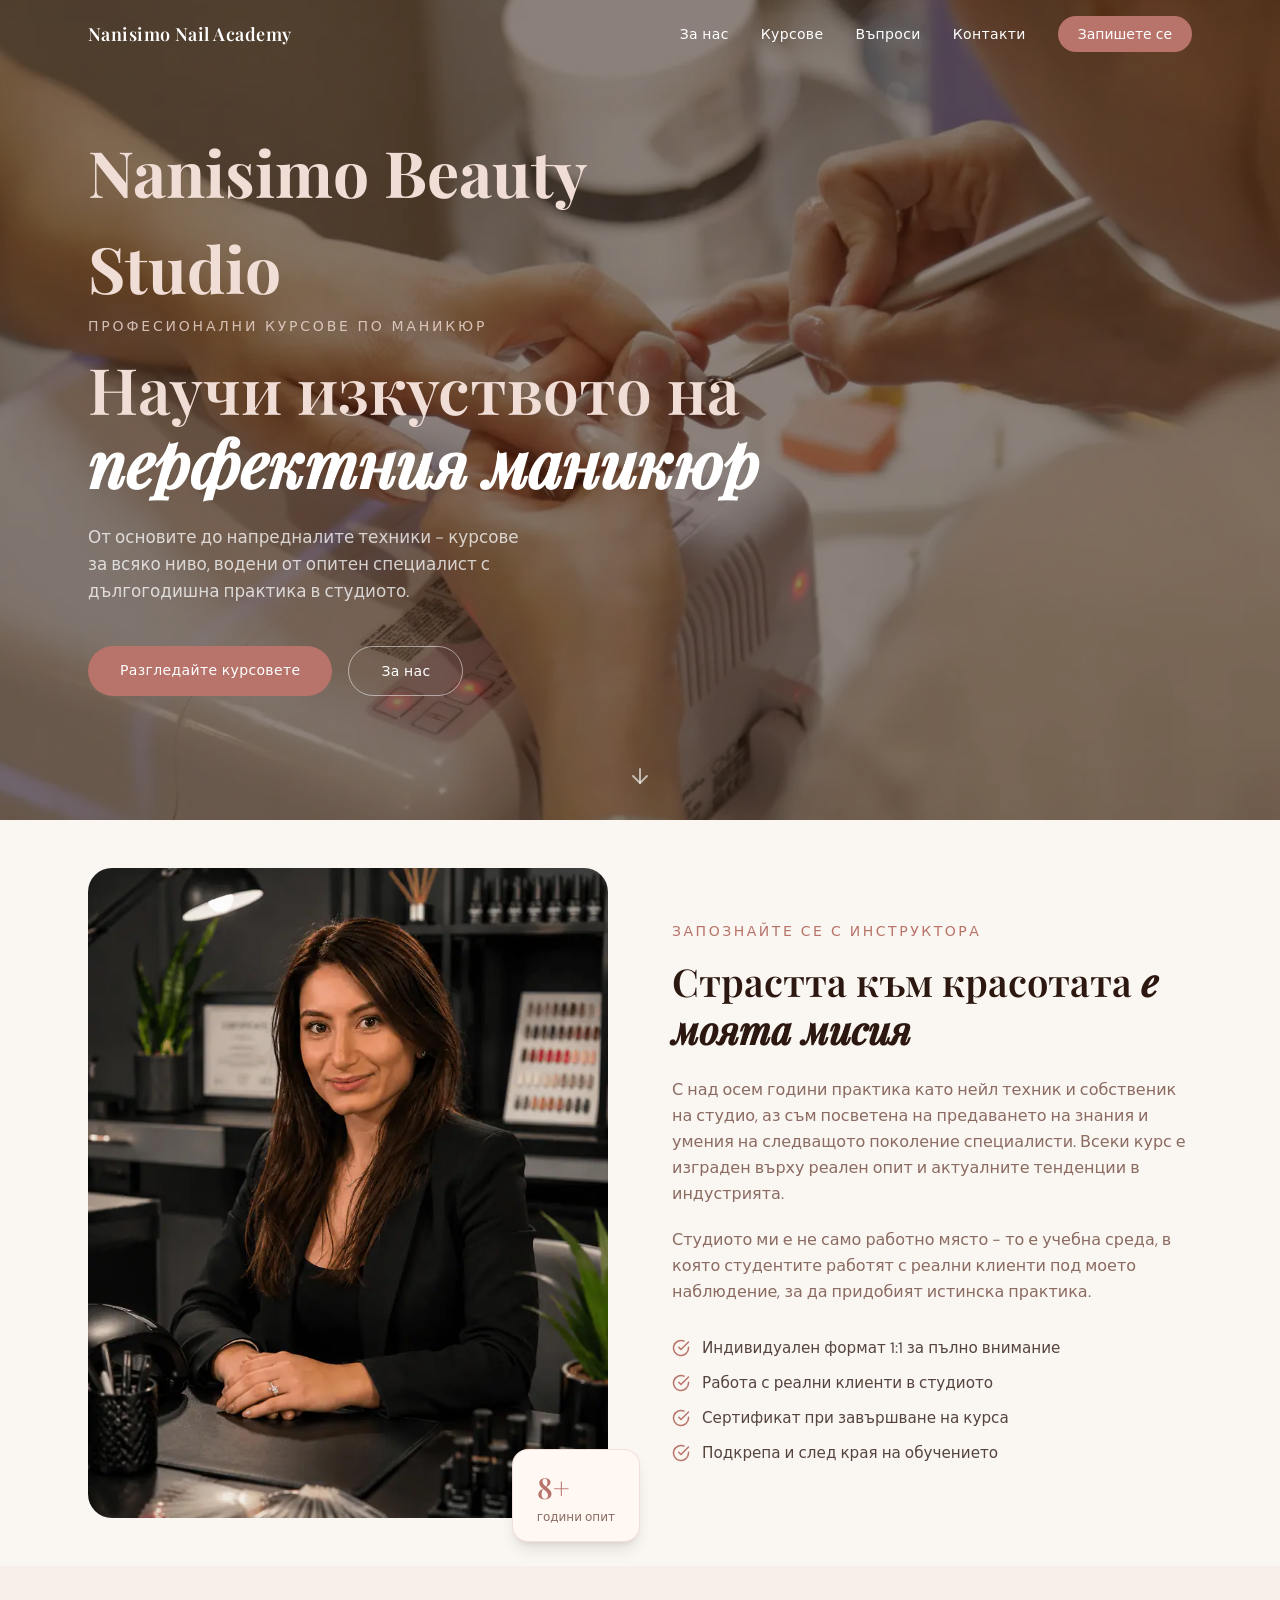
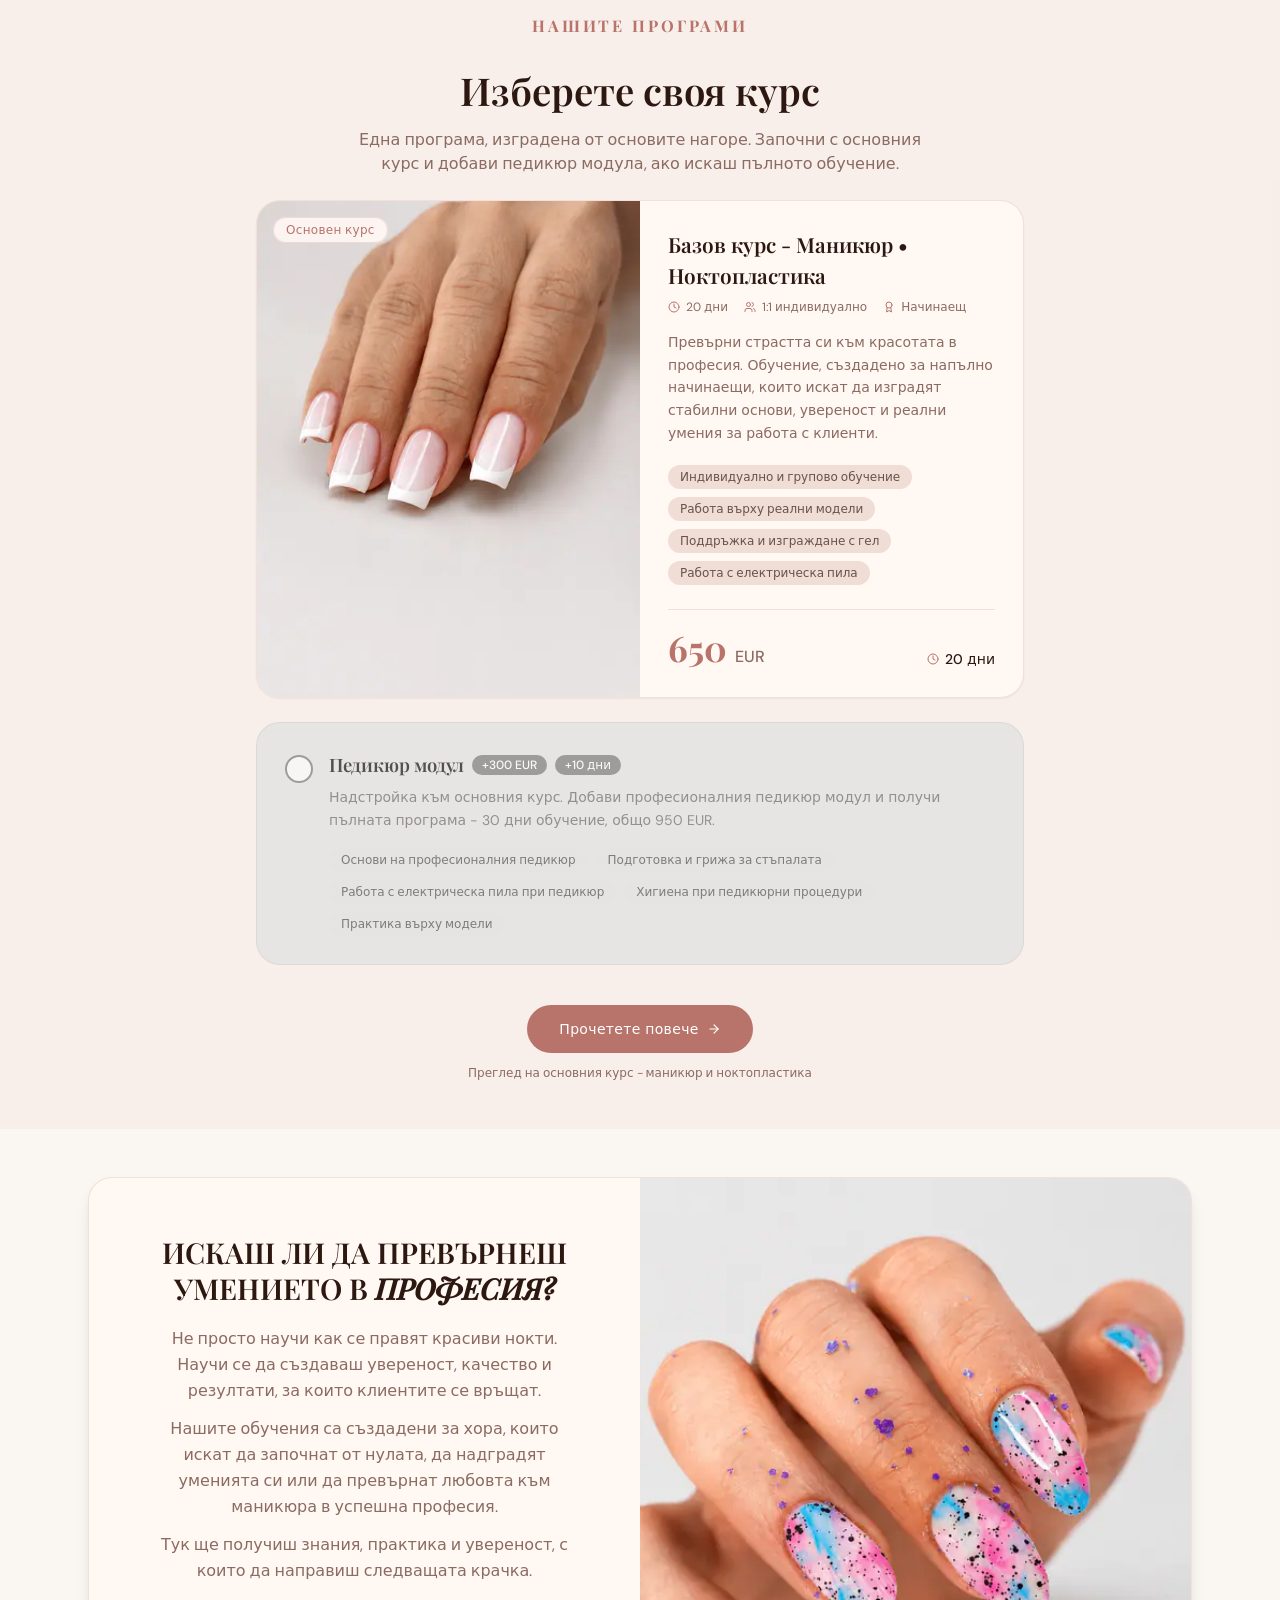
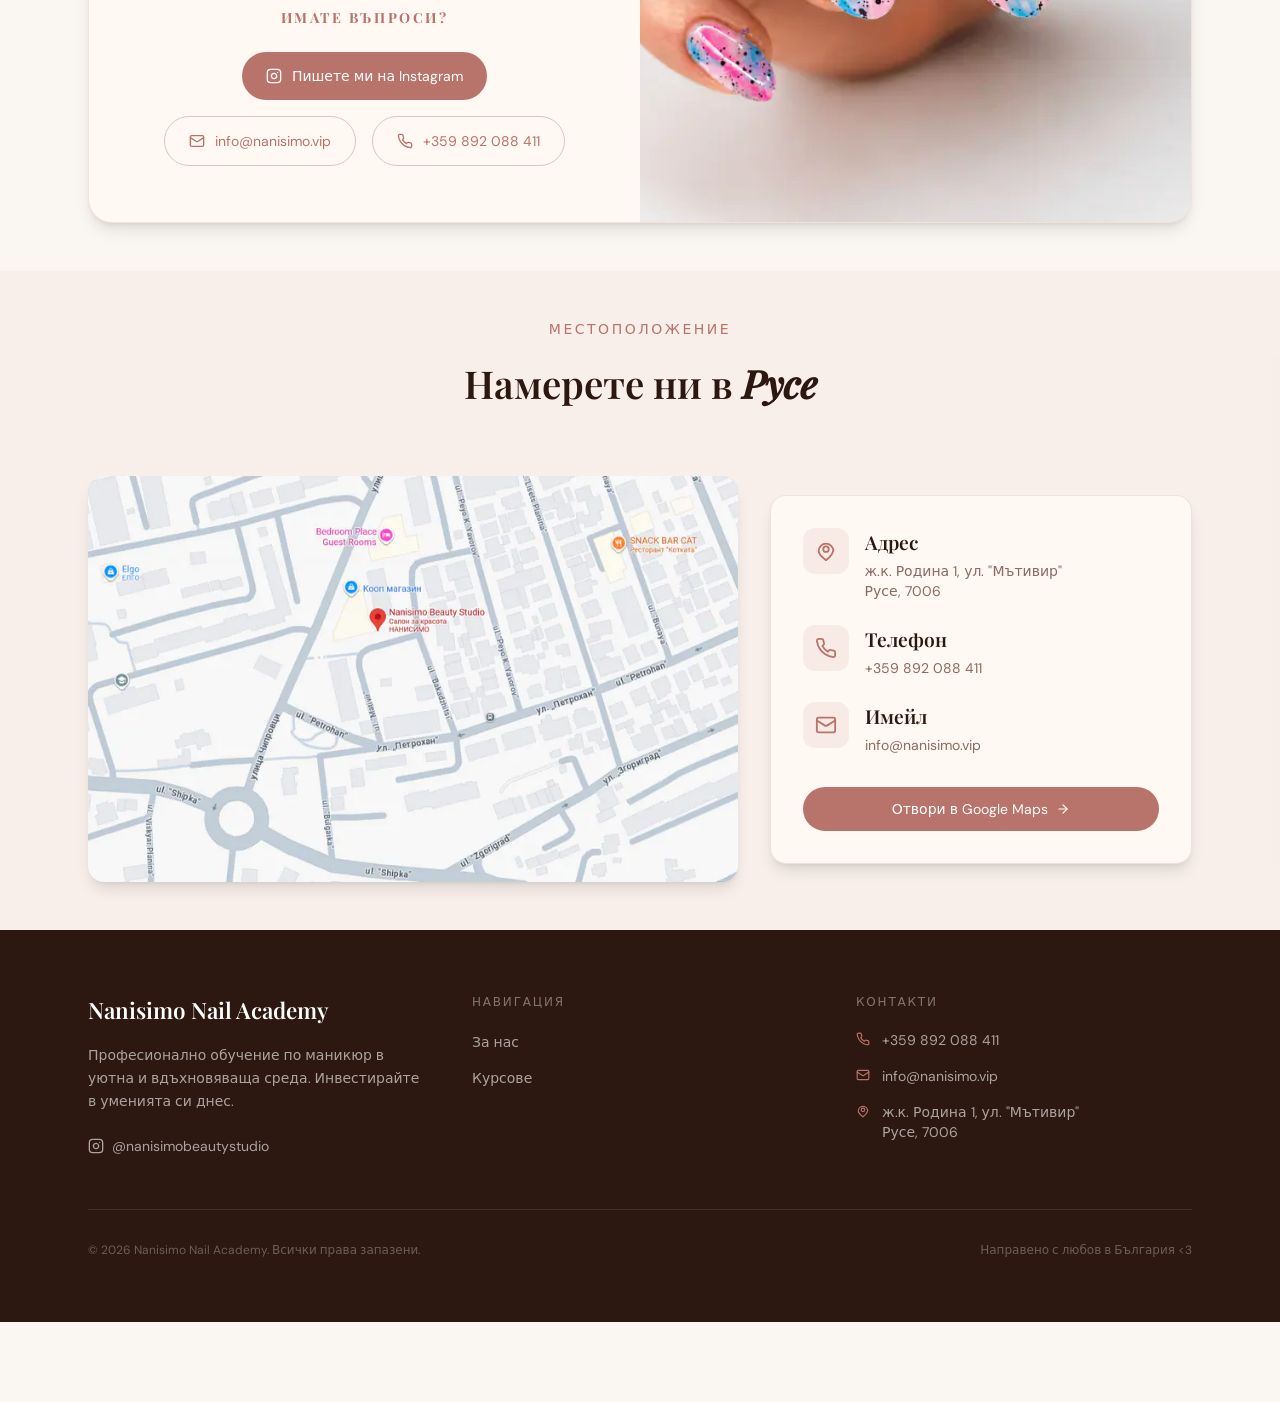
==== commit 2dac210d: "Add technical SEO: canonicals, structured data, robots.txt, sitemap refresh" ====
--- a/index.html
+++ b/index.html
@@ -7,9 +7,54 @@
   <meta property="og:site_name" content="Nanisimo Nail Academy">
   <meta property="og:description" content="Професионално обучение по маникюр, педикюр и ноктопластика в Русе, с маникюрист с 8 години опит.">
   <meta property="og:image" content="https://nanisimo.vip/assets/og-image.png">
-  <meta property="og:url" content="https://nanisimo.vip">
+  <meta property="og:url" content="https://nanisimo.vip/">
+  <meta property="og:type" content="website">
+  <meta property="og:locale" content="bg_BG">
   <title>Nanisimo Nail Academy</title>
   <meta name="description" content="Професионално обучение по маникюр в Русе. Курсове за начинаещи и напреднали  от основите до акрил и гел изграждане." />
+  <meta name="robots" content="index, follow, max-image-preview:large, max-snippet:-1, max-video-preview:-1">
+  <link rel="canonical" href="https://nanisimo.vip/">
+  <meta name="twitter:card" content="summary_large_image">
+  <meta name="twitter:title" content="💅 ПРЕВЪРНИ УМЕНИЕТО В ПРОФЕСИЯ!">
+  <meta name="twitter:description" content="Професионално обучение по маникюр, педикюр и ноктопластика в Русе, с маникюрист с 8 години опит.">
+  <meta name="twitter:image" content="https://nanisimo.vip/assets/og-image.png">
+  <script type="application/ld+json">
+  {
+    "@context": "https://schema.org",
+    "@graph": [
+      {
+        "@type": "WebSite",
+        "@id": "https://nanisimo.vip/#website",
+        "url": "https://nanisimo.vip/",
+        "name": "Nanisimo Nail Academy",
+        "inLanguage": "bg",
+        "publisher": { "@id": "https://nanisimo.vip/#organization" }
+      },
+      {
+        "@type": ["Organization", "HealthAndBeautyBusiness", "LocalBusiness"],
+        "@id": "https://nanisimo.vip/#organization",
+        "name": "Nanisimo Nail Academy",
+        "alternateName": "Nanisimo Beauty Studio",
+        "url": "https://nanisimo.vip/",
+        "image": "https://nanisimo.vip/assets/og-image.png",
+        "logo": "https://nanisimo.vip/assets/apple-touch-icon.png",
+        "email": "info@nanisimo.vip",
+        "telephone": "+359892088411",
+        "priceRange": "650-950 EUR",
+        "address": {
+          "@type": "PostalAddress",
+          "streetAddress": "ж.к. Родина 1, ул. Мътивир",
+          "addressLocality": "Русе",
+          "postalCode": "7006",
+          "addressCountry": "BG"
+        },
+        "hasMap": "https://maps.app.goo.gl/rdsTvZwiJUm4J8Lb6",
+        "sameAs": ["https://instagram.com/nanisimobeautystudio"],
+        "areaServed": { "@type": "City", "name": "Русе" }
+      }
+    ]
+  }
+  </script>
   <link rel="apple-touch-icon" sizes="180x180" href="/assets/apple-touch-icon.png">
   <link rel="icon" type="image/png" sizes="32x32" href="/assets/favicon-32x32.png">
   <link rel="icon" type="image/png" sizes="16x16" href="/assets/favicon-16x16.png">
@@ -28,7 +73,7 @@
         <a href="/#location" class="nav-link nav-blend hover:opacity-70 transition-opacity text-sm tracking-wide">Контакти</a>
         <button type="button" onclick="openSignupModal()" class="bg-primary text-primary-foreground px-5 py-2 rounded-full text-sm hover:opacity-90 transition-opacity">Запишете се</button>
       </div>
-      <button id="menu-toggle" class="md:hidden nav-blend" onclick="toggleMobileMenu()">
+      <button id="menu-toggle" type="button" class="md:hidden nav-blend" aria-label="Меню" aria-controls="mobile-menu" aria-expanded="false" onclick="toggleMobileMenu()">
         <svg class="icon-burger" xmlns="http://www.w3.org/2000/svg" width="22" height="22" viewBox="0 0 24 24" fill="none" stroke="currentColor" stroke-width="2" stroke-linecap="round" stroke-linejoin="round"><line x1="4" x2="20" y1="12" y2="12"/><line x1="4" x2="20" y1="6" y2="6"/><line x1="4" x2="20" y1="18" y2="18"/></svg>
         <svg class="icon-close hidden" xmlns="http://www.w3.org/2000/svg" width="22" height="22" viewBox="0 0 24 24" fill="none" stroke="currentColor" stroke-width="2" stroke-linecap="round" stroke-linejoin="round"><path d="M18 6 6 18"/><path d="m6 6 12 12"/></svg>
       </button>
@@ -54,9 +99,9 @@
       </div>
       <div class="relative z-10 max-w-6xl mx-auto px-6 py-16 w-full">
         <div class="max-w-2xl mt-20">
-          <h1 class="font-serif text-[clamp(2.6rem,5vw,4rem)] font-extrabold text-[#F0DDD6]" style="background-position-y: 1000px;">Nanisimo Beauty Studio</h1>
+          <p class="font-serif text-[clamp(2.6rem,5vw,4rem)] font-extrabold text-[#F0DDD6]" style="background-position-y: 1000px;">Nanisimo Beauty Studio</p>
           <p class="text-[#F0DDD6]/80 text-sm tracking-[0.2em] uppercase mb-4">Професионални курсове по маникюр</p>
-          <h1 class="text-white mb-6 leading-[1.15] font-serif text-[clamp(2.6rem,5vw,4rem)] font-semibold">Научи изкуството на <em class="italic text-[#F0DDD6]">перфектния маникюр</em></h1>
+          <h1 class="text-[#F0DDD6] mb-6 leading-[1.15] font-serif text-[clamp(2.6rem,5vw,4rem)] font-semibold">Научи изкуството на <em class="italic text-white">перфектния маникюр</em></h1>
           <p class="text-white/75 mb-10 leading-relaxed max-w-md" style="font-size:1.05rem">От основите до напредналите техники - курсове за всяко ниво, водени от опитен специалист с дългогодишна практика в студиото.</p>
           <div class="flex flex-wrap gap-4">
             <a href="/#courses" class="inline-block bg-primary text-white px-8 py-3.5 rounded-full hover:opacity-90 transition-opacity text-sm tracking-wide">Разгледайте курсовете</a>
@@ -64,7 +109,7 @@
           </div>
         </div>
       </div>
-      <a href="/#about" class="absolute bottom-8 left-1/2 -translate-x-1/2 text-white/60 hover:text-white/90 transition-colors animate-bounce">
+      <a href="/#about" aria-label="Към секцията За нас" class="absolute bottom-8 left-1/2 -translate-x-1/2 text-white/60 hover:text-white/90 transition-colors animate-bounce">
         <svg xmlns="http://www.w3.org/2000/svg" width="24" height="24" viewBox="0 0 24 24" fill="none" stroke="currentColor" stroke-width="2" stroke-linecap="round" stroke-linejoin="round"><path d="M12 5v14"/><path d="m19 12-7 7-7-7"/></svg>
       </a>
     </section>
@@ -194,7 +239,7 @@
           </label>
 
           <div class="text-center mt-10">
-            <a id="read-more" href="/course/basic-slim" class="inline-flex items-center gap-2 bg-primary text-primary-foreground px-8 py-3.5 rounded-full text-sm hover:opacity-90 transition-opacity tracking-wide">
+            <a id="read-more" href="/course/basic-slim/" class="inline-flex items-center gap-2 bg-primary text-primary-foreground px-8 py-3.5 rounded-full text-sm hover:opacity-90 transition-opacity tracking-wide">
               Прочетете повече
               <svg xmlns="http://www.w3.org/2000/svg" width="14" height="14" viewBox="0 0 24 24" fill="none" stroke="currentColor" stroke-width="2" stroke-linecap="round" stroke-linejoin="round"><path d="M5 12h14"/><path d="m12 5 7 7-7 7"/></svg>
             </a>
@@ -394,6 +439,6 @@
     </div>
   </div>
 
-  <script src="/scripts/home.js?v=045f300927"></script>
+  <script src="/scripts/home.js?v=fefb3d9393"></script>
 </body>
 </html>
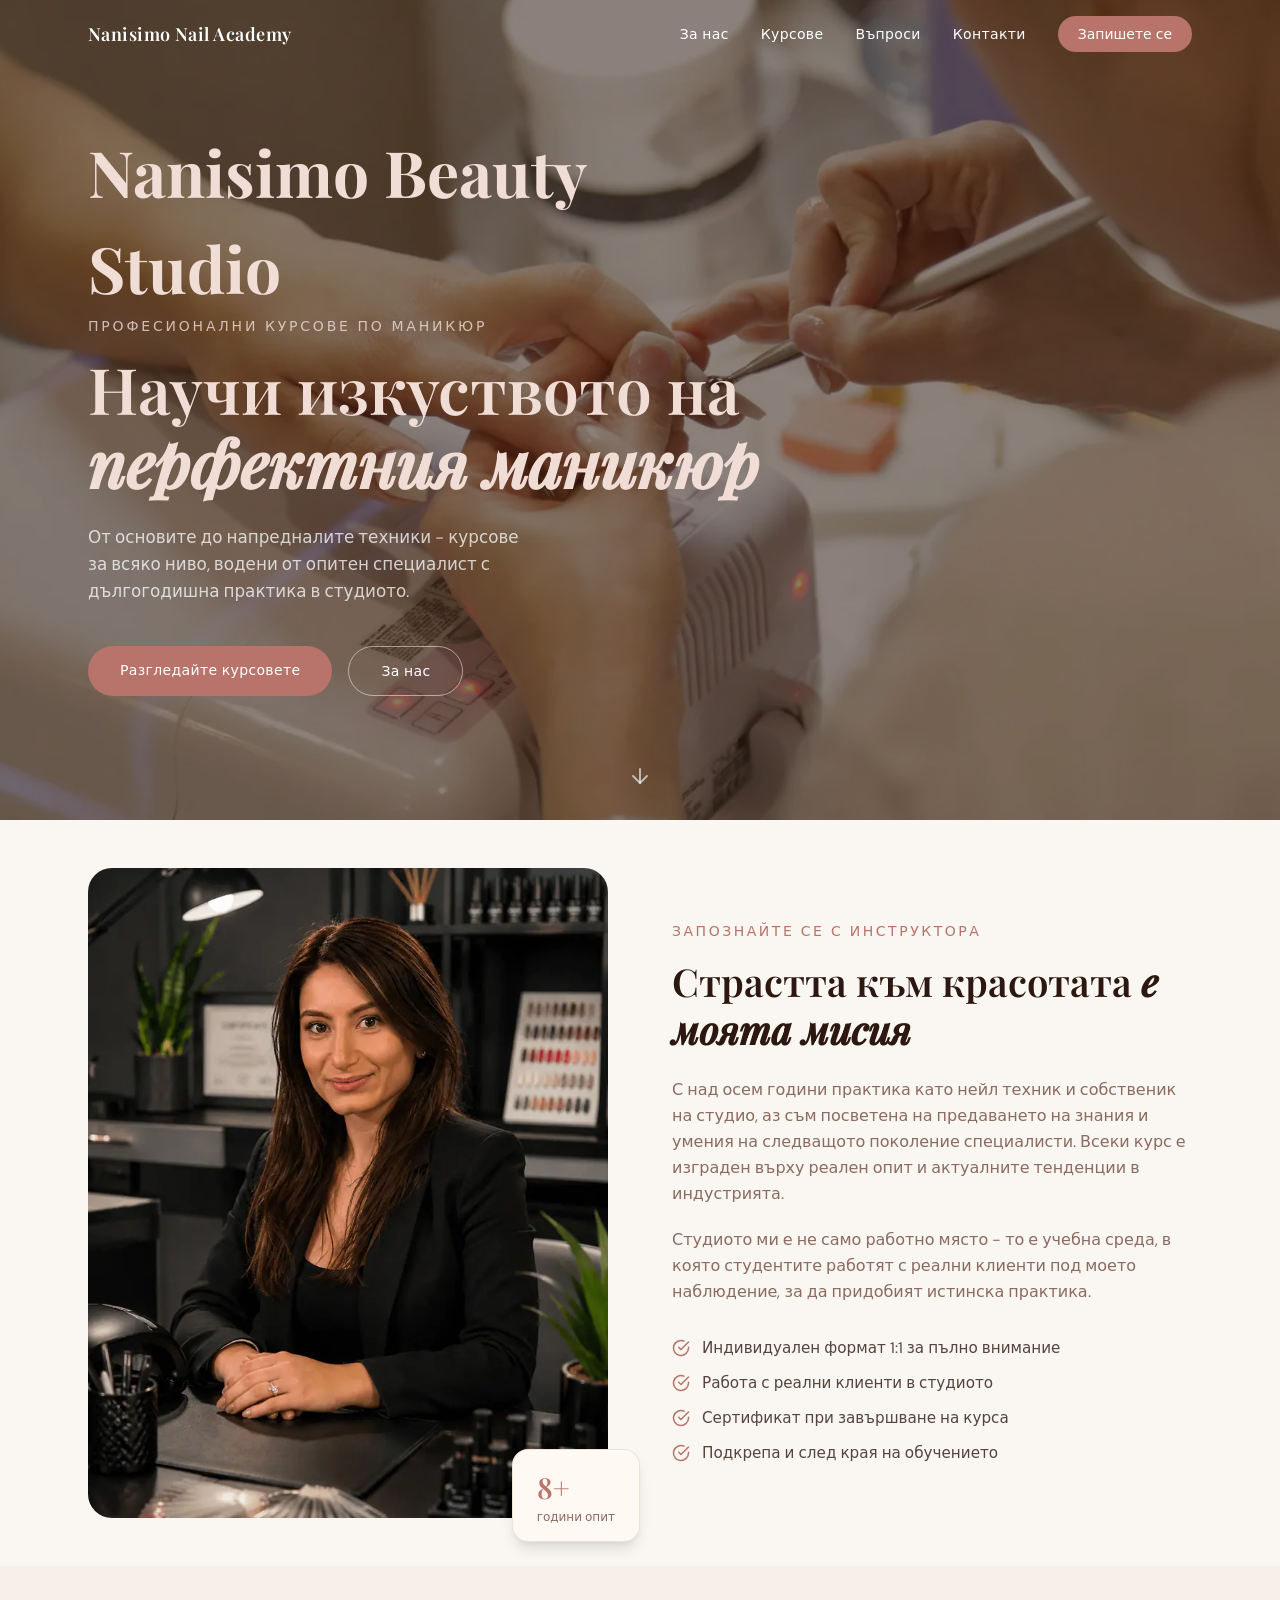
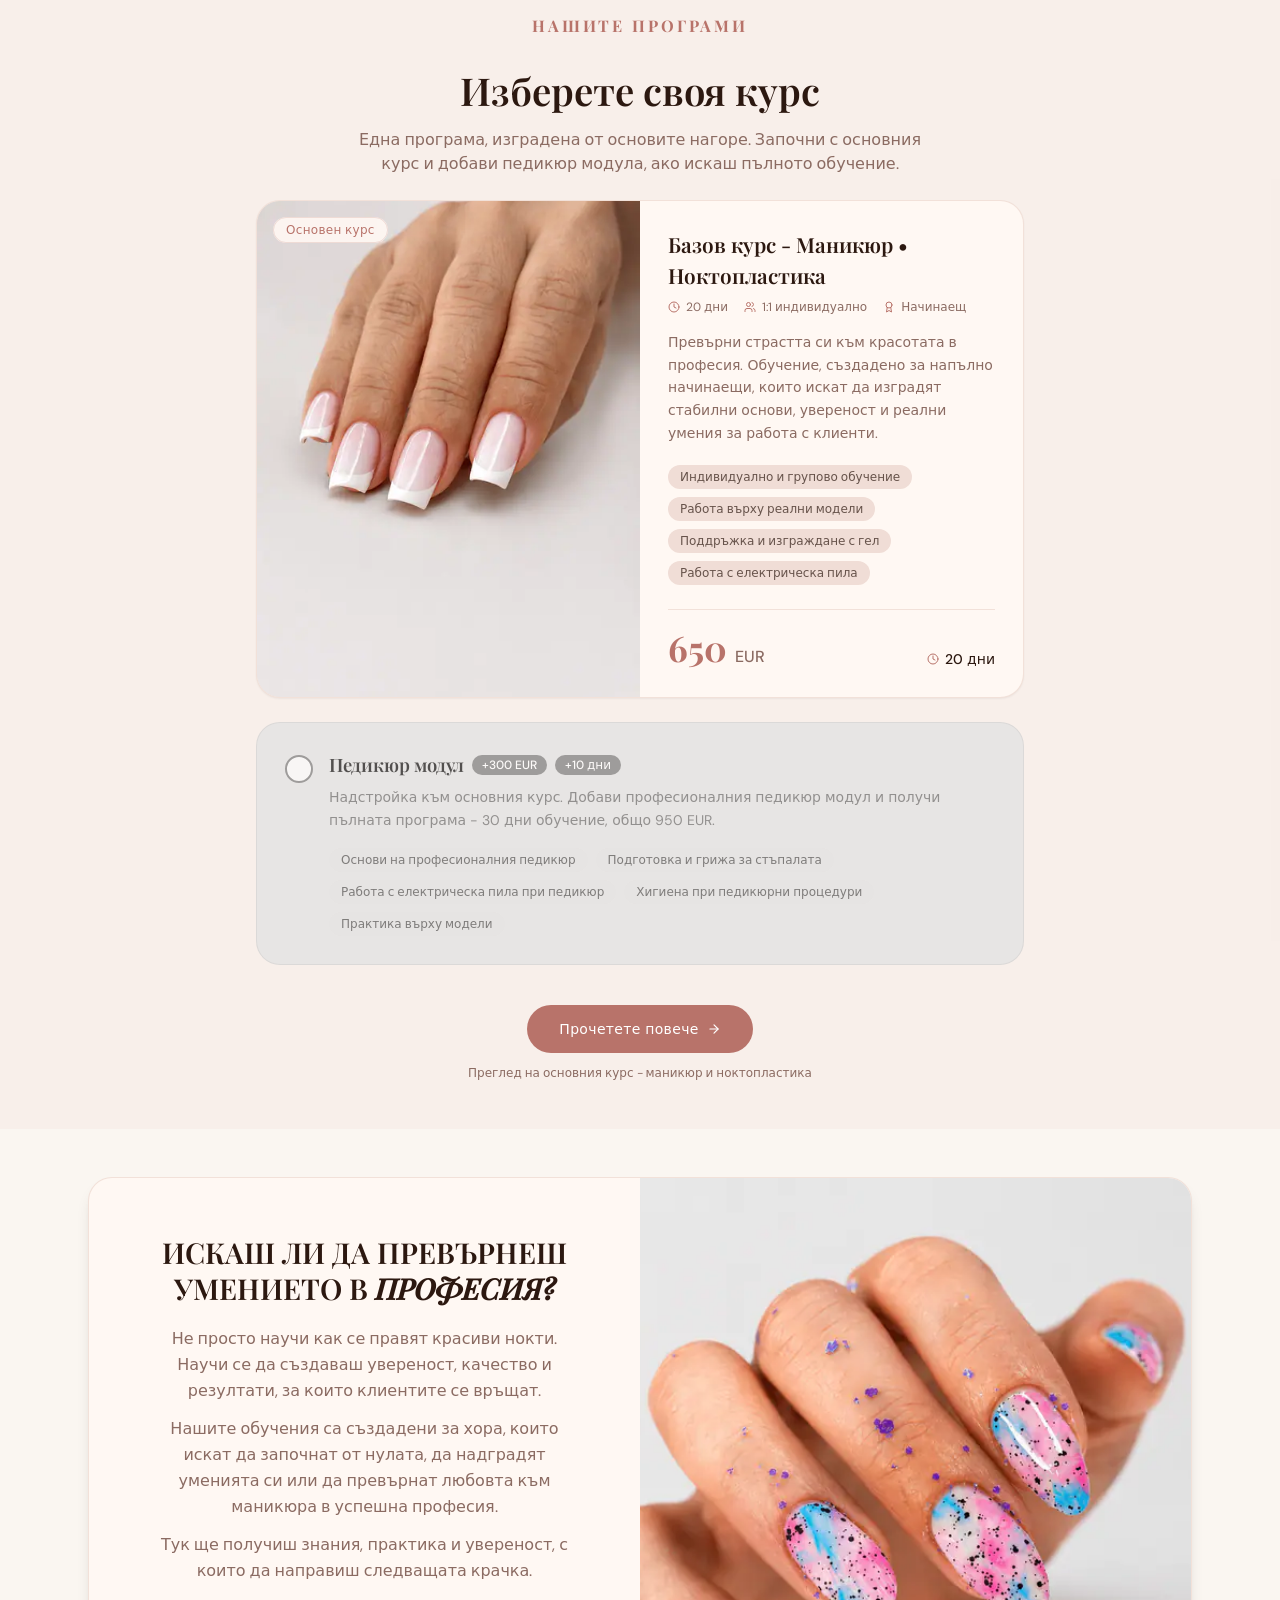
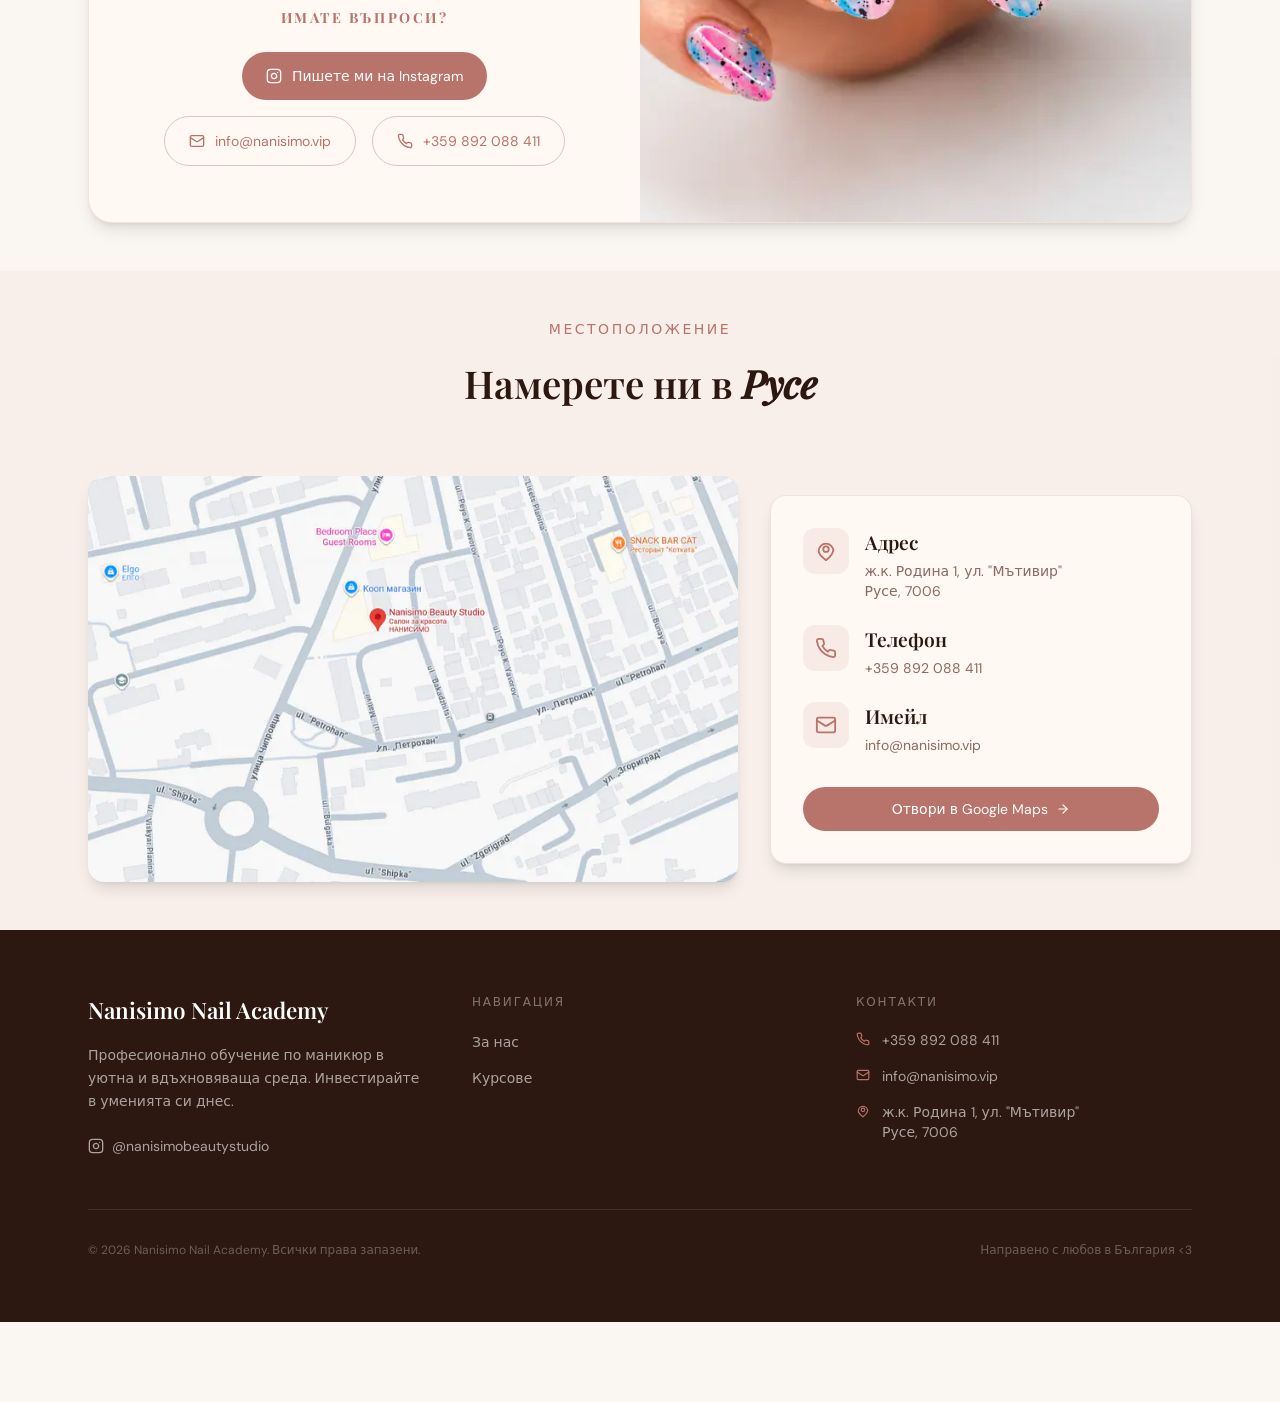
==== commit 1a2b4341: "Match hero heading accent color to cream" ====
--- a/index.html
+++ b/index.html
@@ -36,8 +36,18 @@
         "name": "Nanisimo Nail Academy",
         "alternateName": "Nanisimo Beauty Studio",
         "url": "https://nanisimo.vip/",
-        "image": "https://nanisimo.vip/assets/og-image.png",
-        "logo": "https://nanisimo.vip/assets/apple-touch-icon.png",
+        "image": {
+          "@type": "ImageObject",
+          "url": "https://nanisimo.vip/assets/og-image.png",
+          "width": 1200,
+          "height": 630
+        },
+        "logo": {
+          "@type": "ImageObject",
+          "url": "https://nanisimo.vip/assets/apple-touch-icon.png",
+          "width": 180,
+          "height": 180
+        },
         "email": "info@nanisimo.vip",
         "telephone": "+359892088411",
         "priceRange": "650-950 EUR",
@@ -48,6 +58,25 @@
           "postalCode": "7006",
           "addressCountry": "BG"
         },
+        "geo": {
+          "@type": "GeoCoordinates",
+          "latitude": 43.8419928,
+          "longitude": 25.9693316
+        },
+        "openingHoursSpecification": [
+          {
+            "@type": "OpeningHoursSpecification",
+            "dayOfWeek": ["Monday", "Tuesday", "Wednesday", "Thursday", "Friday"],
+            "opens": "10:00",
+            "closes": "19:00"
+          },
+          {
+            "@type": "OpeningHoursSpecification",
+            "dayOfWeek": "Saturday",
+            "opens": "10:00",
+            "closes": "15:00"
+          }
+        ],
         "hasMap": "https://maps.app.goo.gl/rdsTvZwiJUm4J8Lb6",
         "sameAs": ["https://instagram.com/nanisimobeautystudio"],
         "areaServed": { "@type": "City", "name": "Русе" }
@@ -101,7 +130,7 @@
         <div class="max-w-2xl mt-20">
           <p class="font-serif text-[clamp(2.6rem,5vw,4rem)] font-extrabold text-[#F0DDD6]" style="background-position-y: 1000px;">Nanisimo Beauty Studio</p>
           <p class="text-[#F0DDD6]/80 text-sm tracking-[0.2em] uppercase mb-4">Професионални курсове по маникюр</p>
-          <h1 class="text-[#F0DDD6] mb-6 leading-[1.15] font-serif text-[clamp(2.6rem,5vw,4rem)] font-semibold">Научи изкуството на <em class="italic text-white">перфектния маникюр</em></h1>
+          <h1 class="text-[#F0DDD6] mb-6 leading-[1.15] font-serif text-[clamp(2.6rem,5vw,4rem)] font-semibold">Научи изкуството на <em class="italic">перфектния маникюр</em></h1>
           <p class="text-white/75 mb-10 leading-relaxed max-w-md" style="font-size:1.05rem">От основите до напредналите техники - курсове за всяко ниво, водени от опитен специалист с дългогодишна практика в студиото.</p>
           <div class="flex flex-wrap gap-4">
             <a href="/#courses" class="inline-block bg-primary text-white px-8 py-3.5 rounded-full hover:opacity-90 transition-opacity text-sm tracking-wide">Разгледайте курсовете</a>
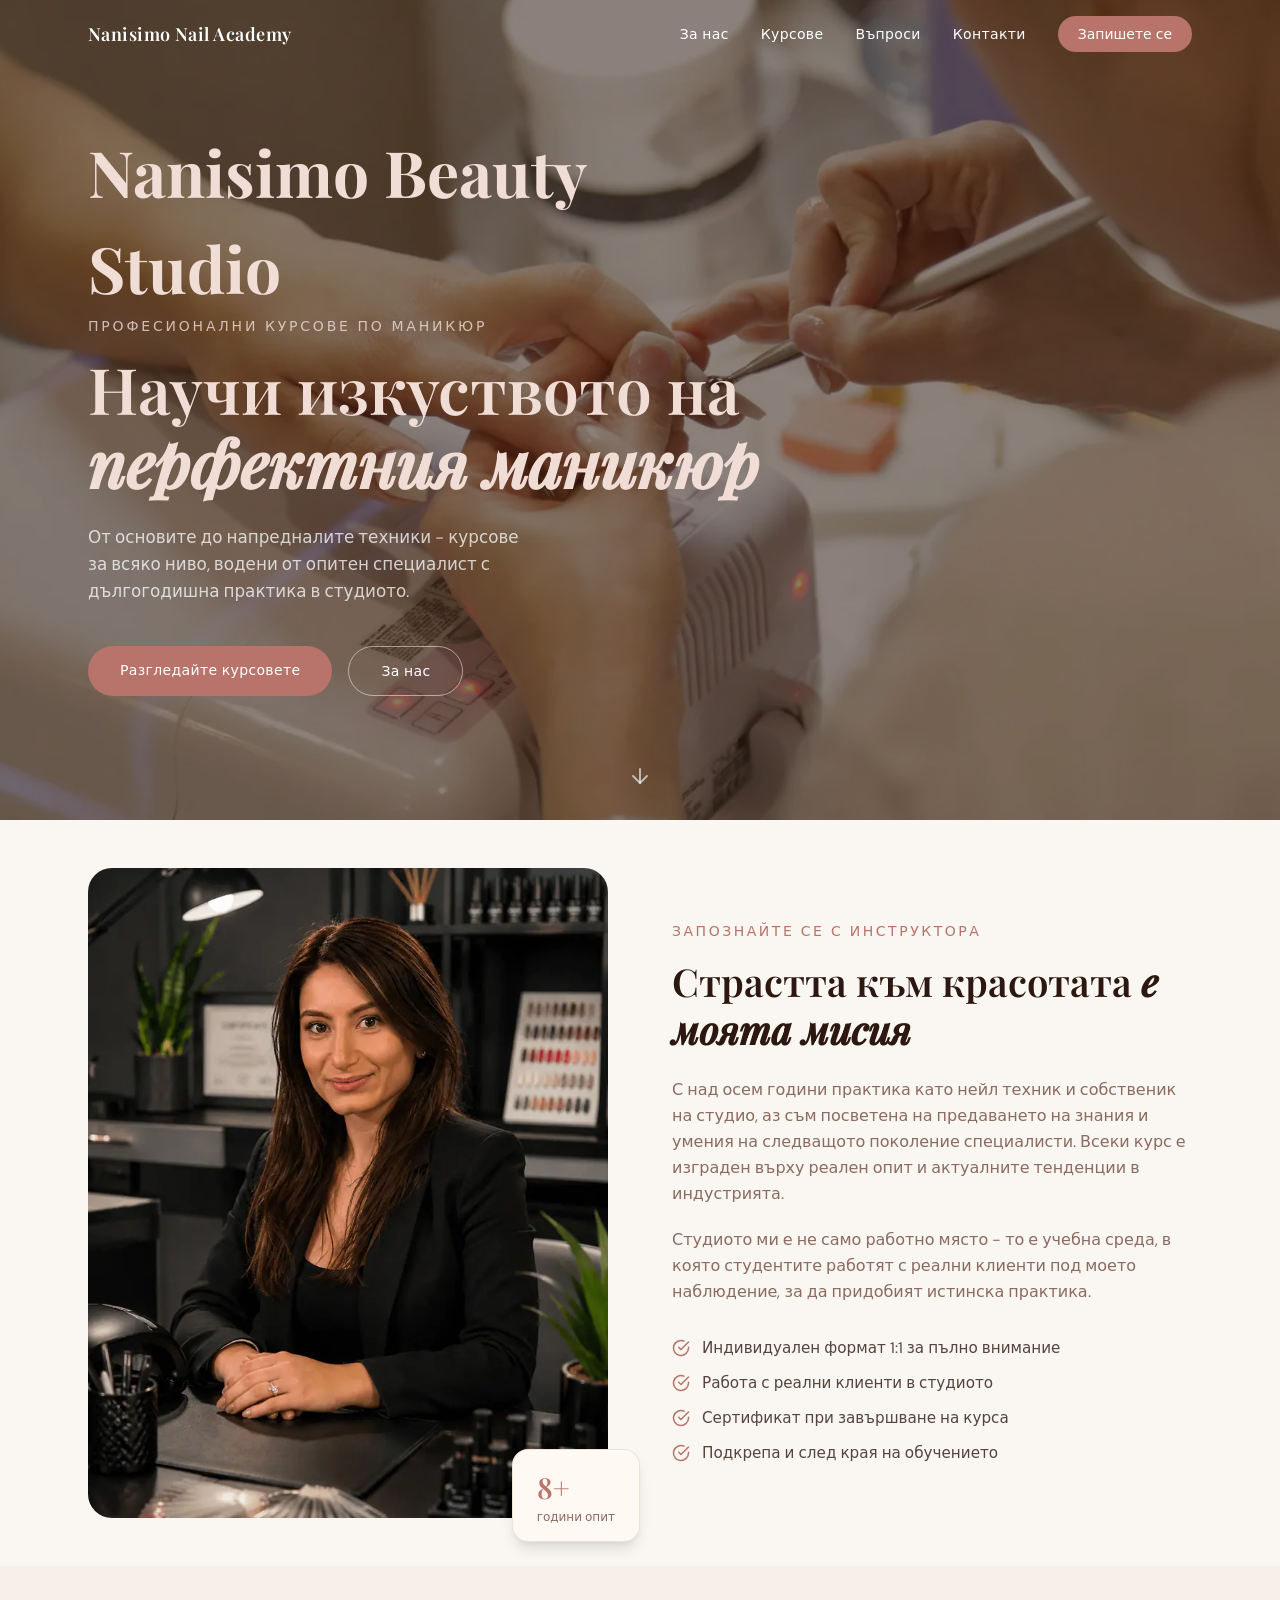
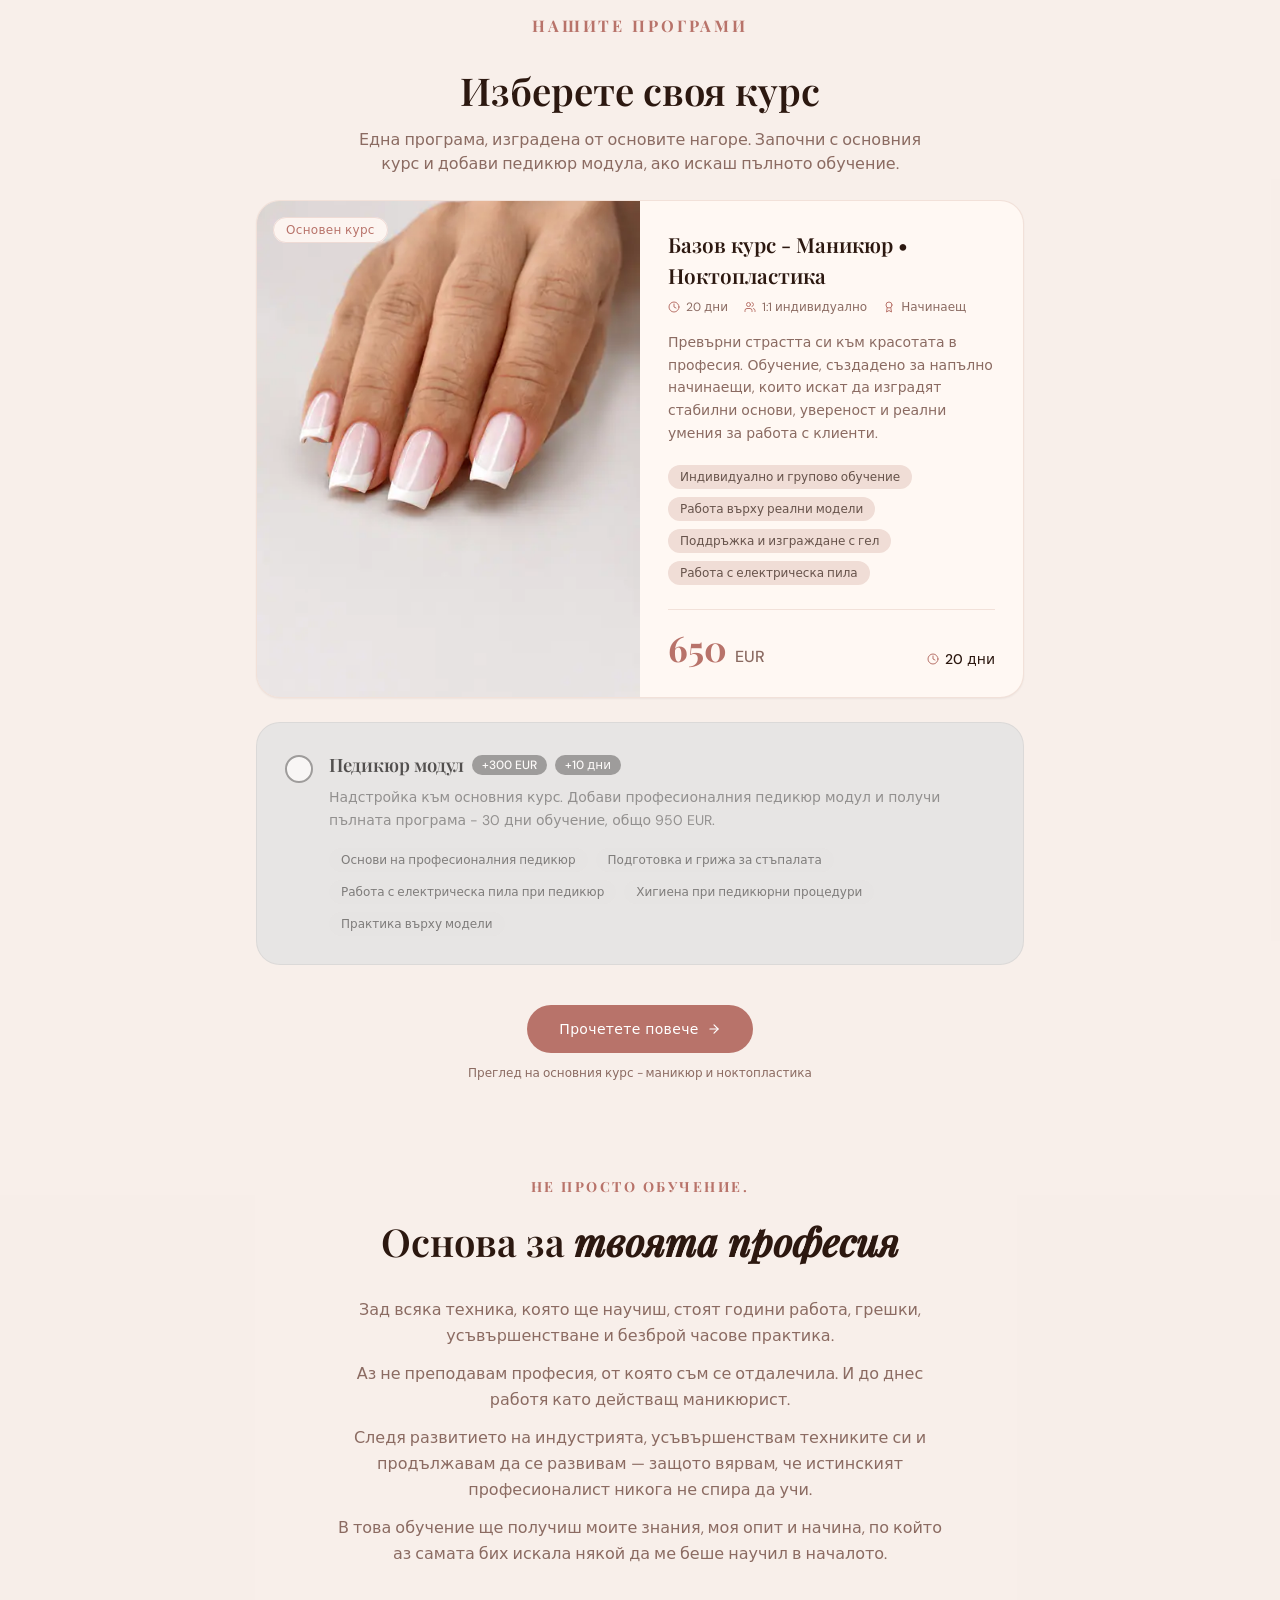
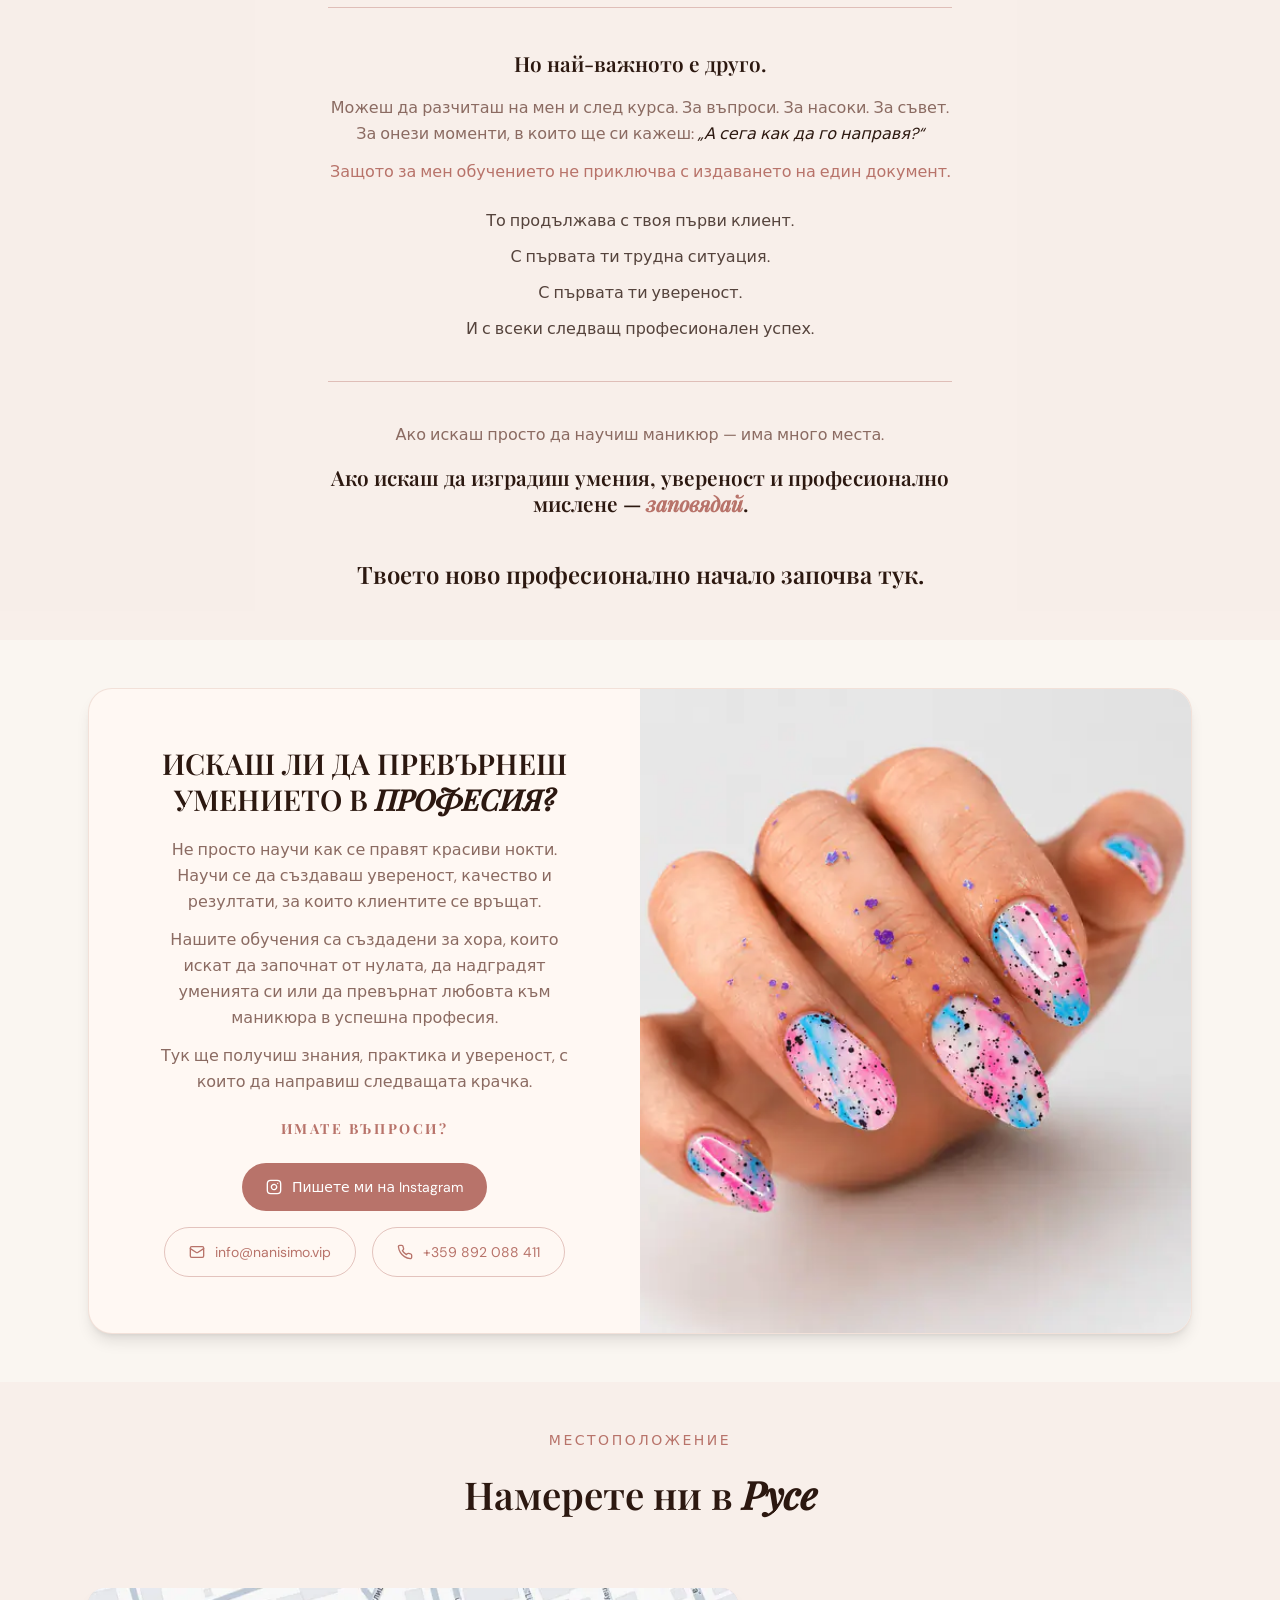
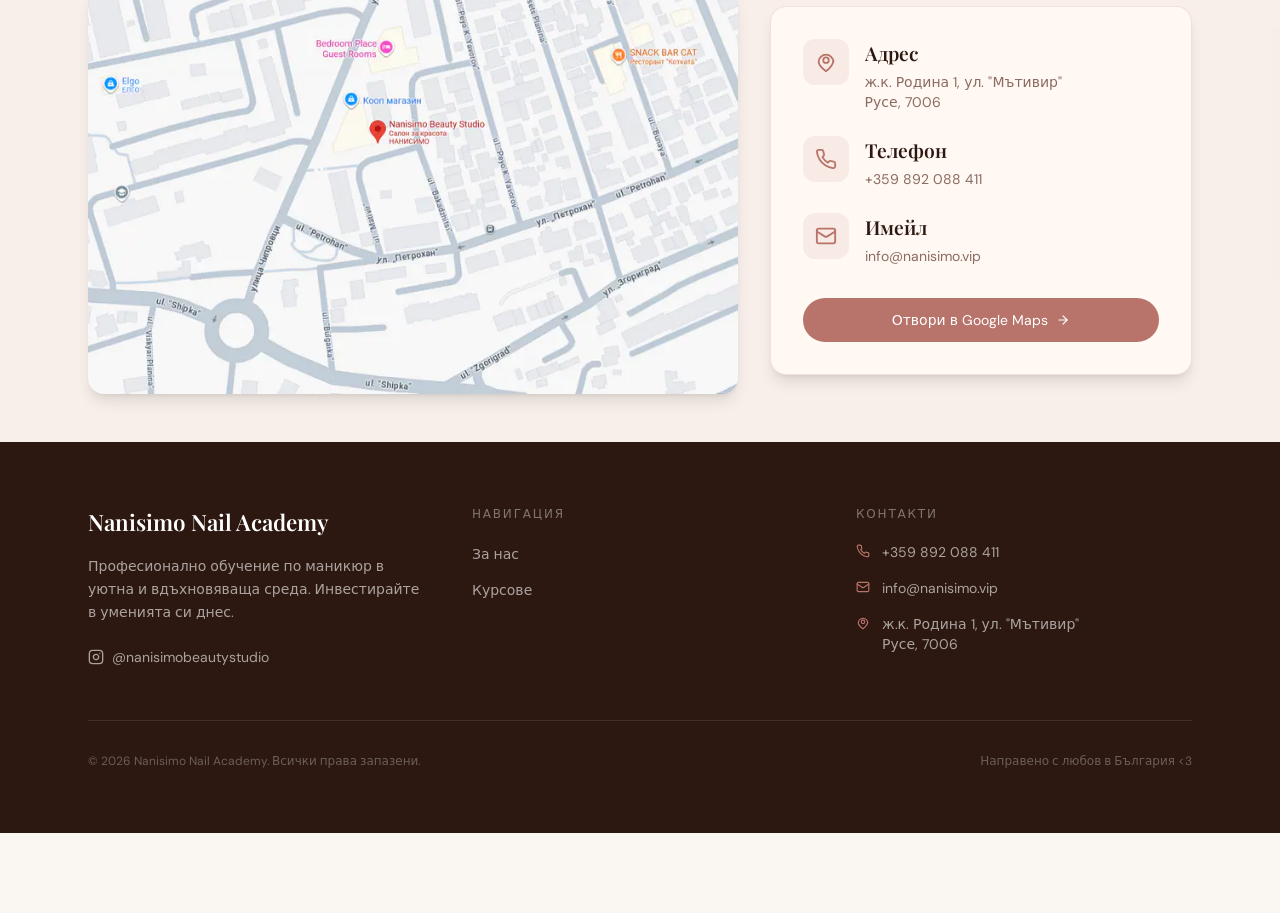
==== commit 4c4940dd: "Add Основа за твоята професия section" ====
--- a/index.html
+++ b/index.html
@@ -278,6 +278,43 @@
       </div>
     </section>
 
+    <section id="why" class="py-12 bg-secondary/30">
+      <div class="max-w-2xl mx-auto px-6 text-center">
+        <p class="text-primary font-bold font-serif tracking-[0.18em] uppercase text-sm mb-5">Не просто обучение.</p>
+        <h2 class="text-foreground mb-8 font-serif text-[clamp(1.8rem,3vw,2.6rem)] font-semibold leading-tight">Основа за <em class="italic">твоята професия</em></h2>
+
+        <div class="space-y-3 text-muted-foreground leading-relaxed">
+          <p>Зад всяка техника, която ще научиш, стоят години работа, грешки, усъвършенстване и безброй часове практика.</p>
+          <p>Аз не преподавам професия, от която съм се отдалечила. И до днес работя като действащ маникюрист.</p>
+          <p>Следя развитието на индустрията, усъвършенствам техниките си и продължавам да се развивам — защото вярвам, че истинският професионалист никога не спира да учи.</p>
+          <p>В това обучение ще получиш моите знания, моя опит и начина, по който аз самата бих искала някой да ме беше научил в началото.</p>
+        </div>
+
+        <hr class="border-primary/40 mt-10 mb-10" />
+
+        <p class="text-foreground font-serif text-[1.3rem] font-semibold mb-4">Но най-важното е друго.</p>
+
+        <div class="space-y-3 text-muted-foreground leading-relaxed">
+          <p>Можеш да разчиташ на мен и след курса. За въпроси. За насоки. За съвет. За онези моменти, в които ще си кажеш: <em class="italic text-foreground">„А сега как да го направя?“</em></p>
+          <p class="text-primary font-medium">Защото за мен обучението не приключва с издаването на един документ.</p>
+        </div>
+
+        <div class="mt-6 space-y-3 text-foreground/80">
+          <p>То продължава с твоя първи клиент.</p>
+          <p>С първата ти трудна ситуация.</p>
+          <p>С първата ти увереност.</p>
+          <p>И с всеки следващ професионален успех.</p>
+        </div>
+
+        <hr class="border-primary/40 mt-10 mb-10" />
+
+        <p class="text-muted-foreground leading-relaxed">Ако искаш просто да научиш маникюр — има много места.</p>
+        <p class="text-foreground font-serif text-[1.3rem] font-semibold leading-tight mt-4">Ако искаш да изградиш умения, увереност и професионално мислене — <em class="italic text-primary">заповядай</em>.</p>
+
+        <p class="text-foreground font-serif text-[1.5rem] font-semibold mt-10">Твоето ново професионално начало започва тук.</p>
+      </div>
+    </section>
+
     <section id="questions" class="py-12 bg-background">
       <div class="max-w-6xl mx-auto px-6">
         <div class="bg-card border border-border rounded-3xl overflow-hidden shadow-lg">
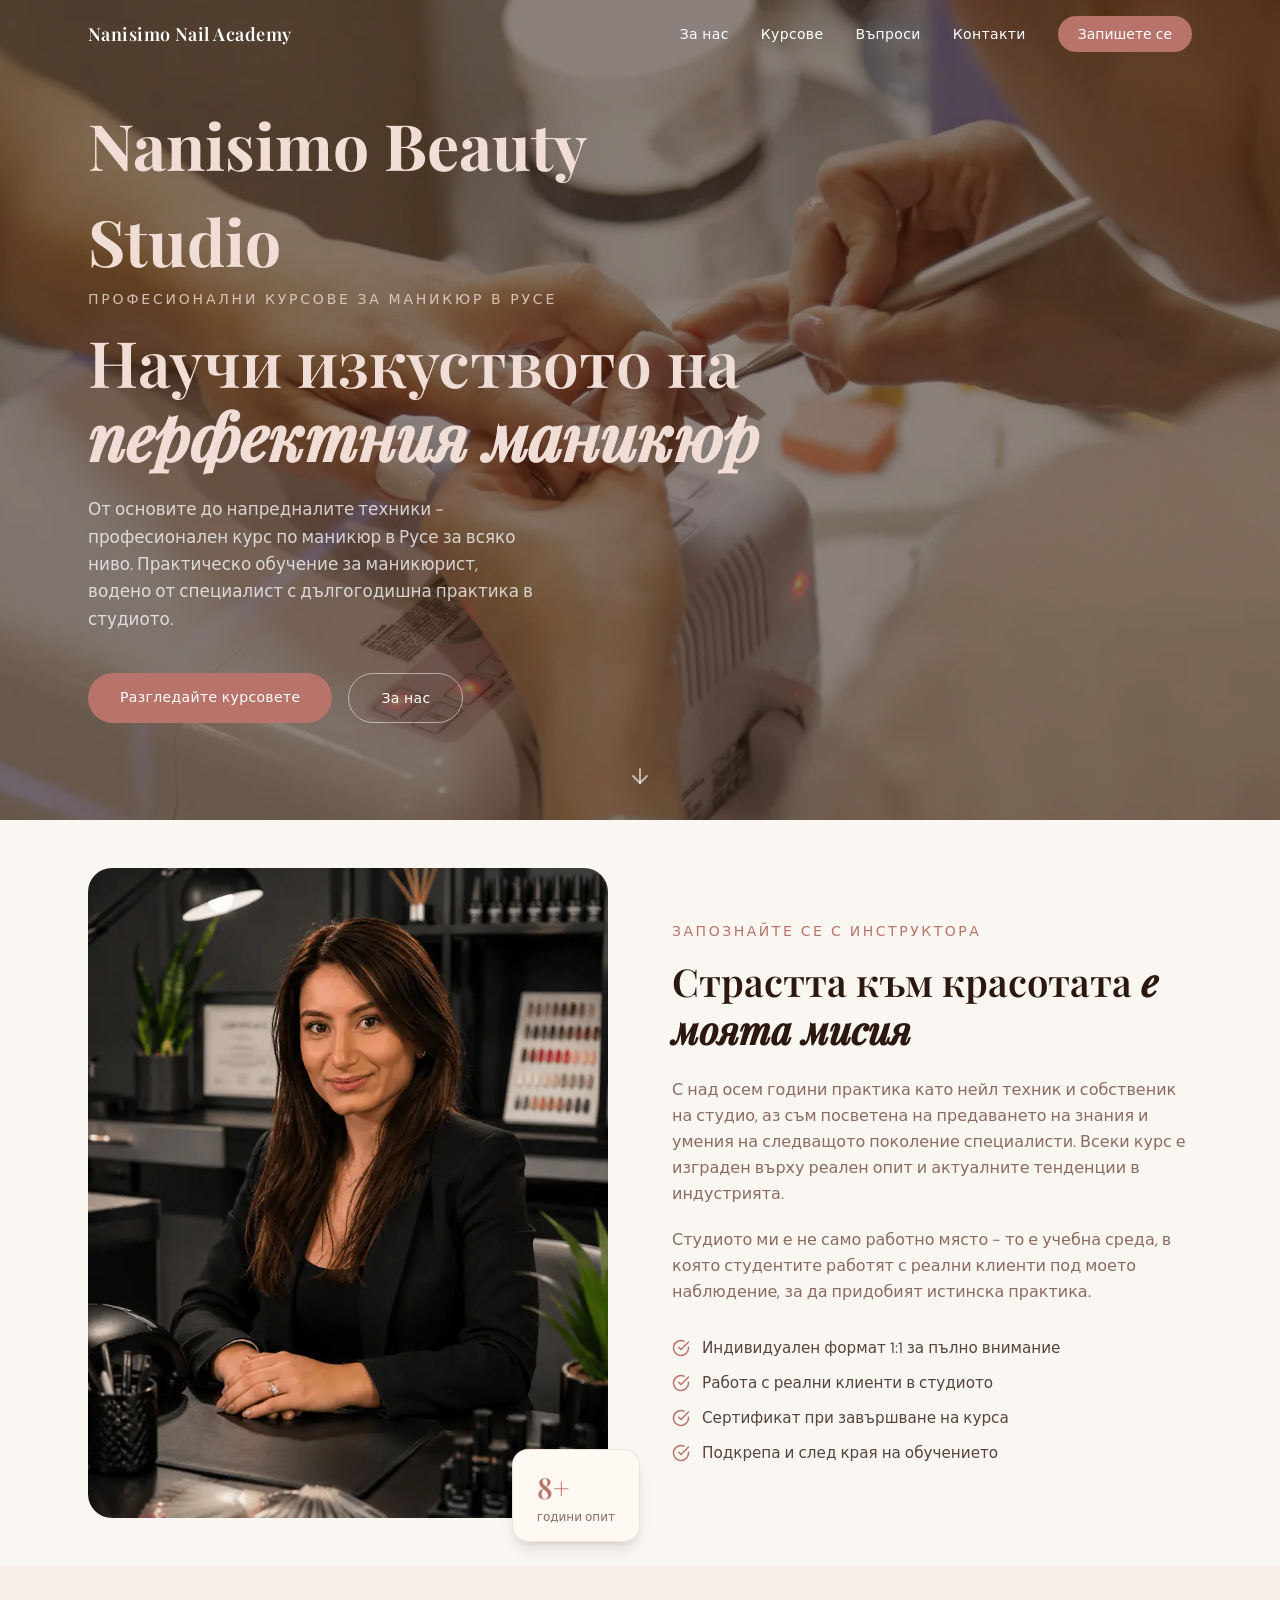
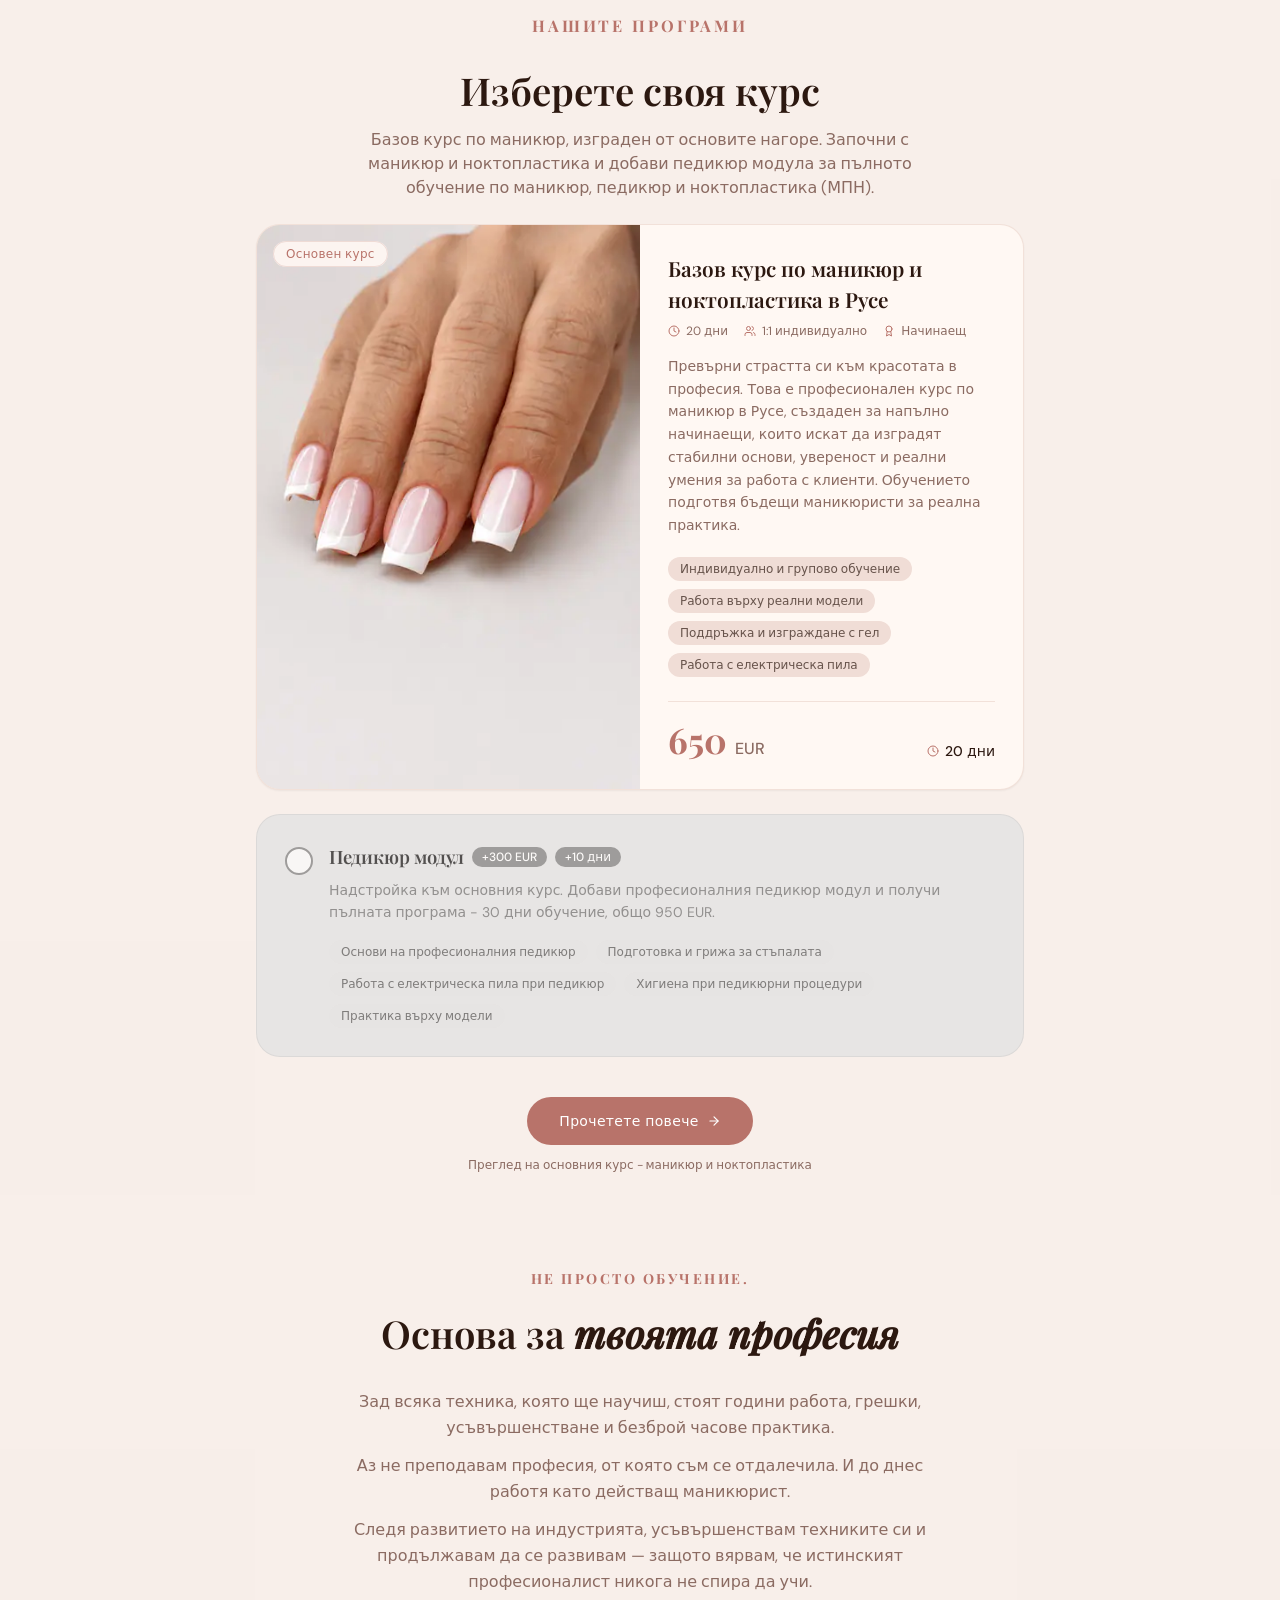
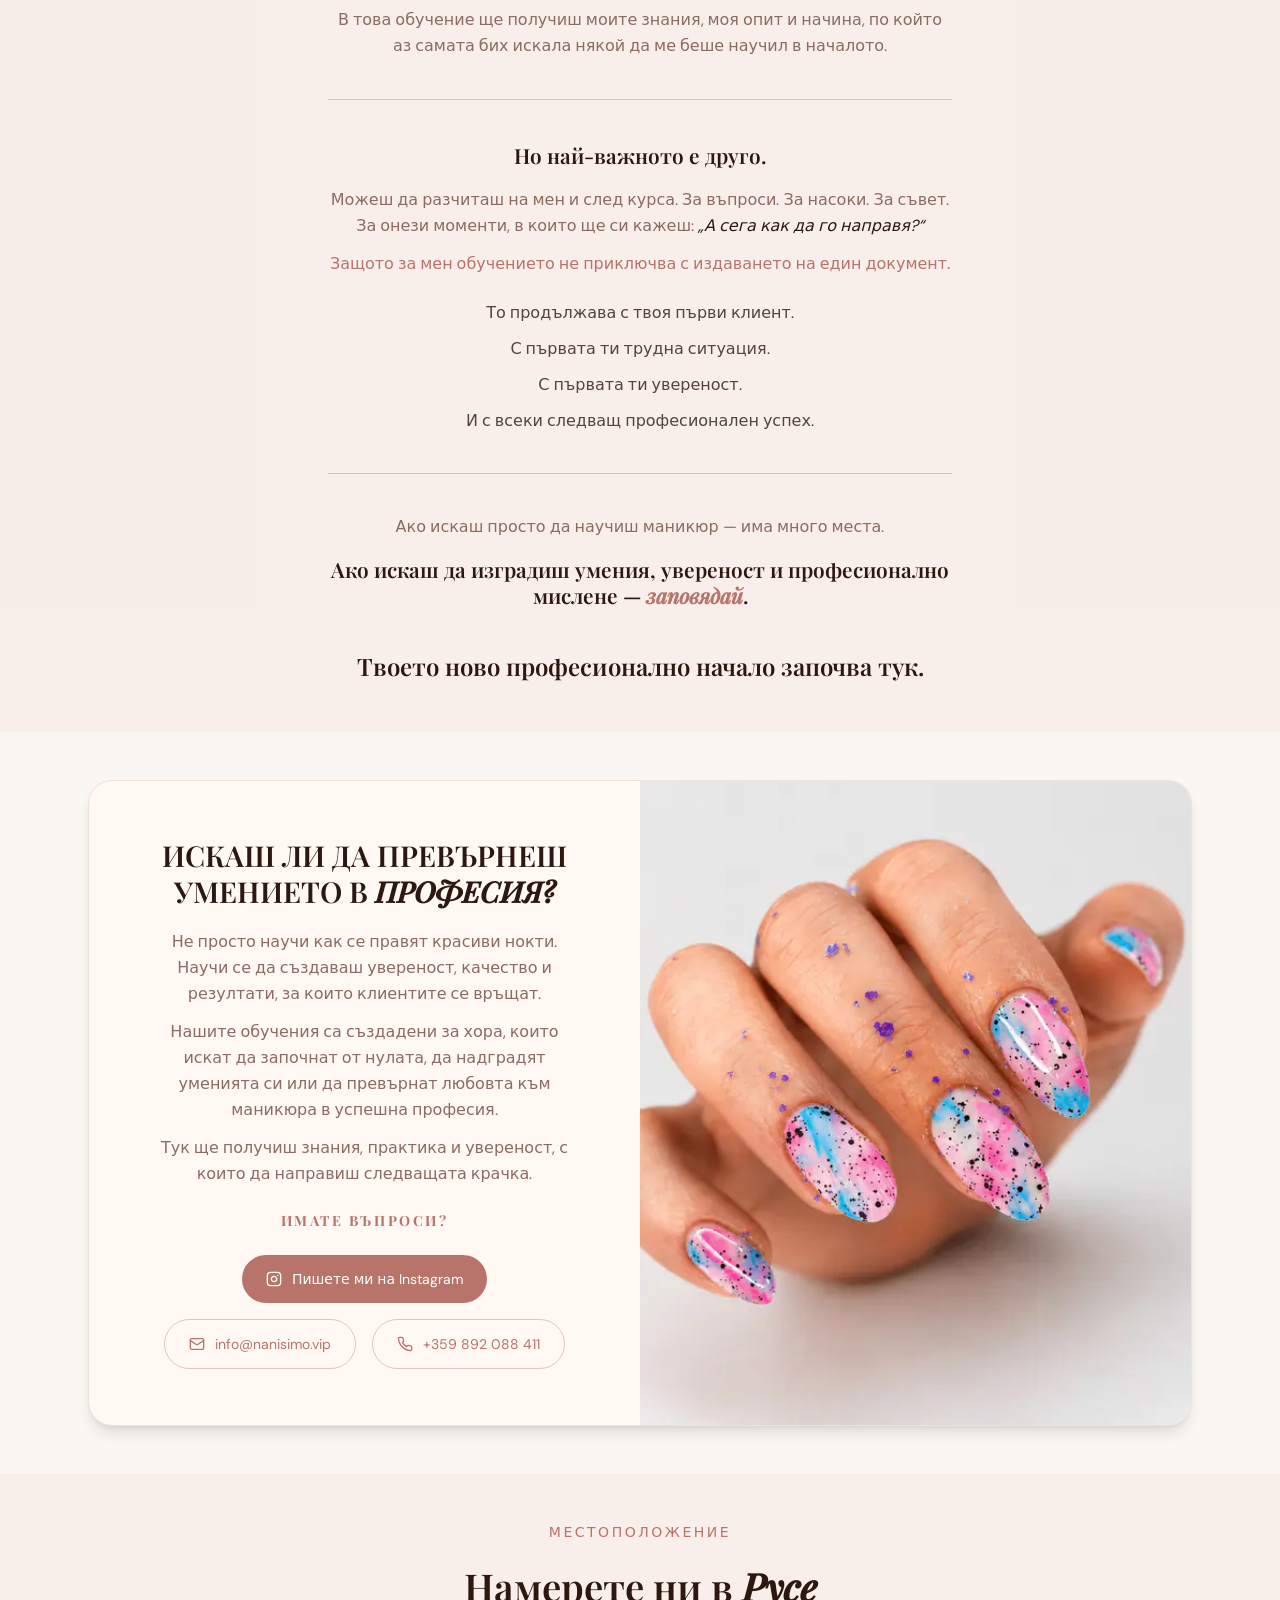
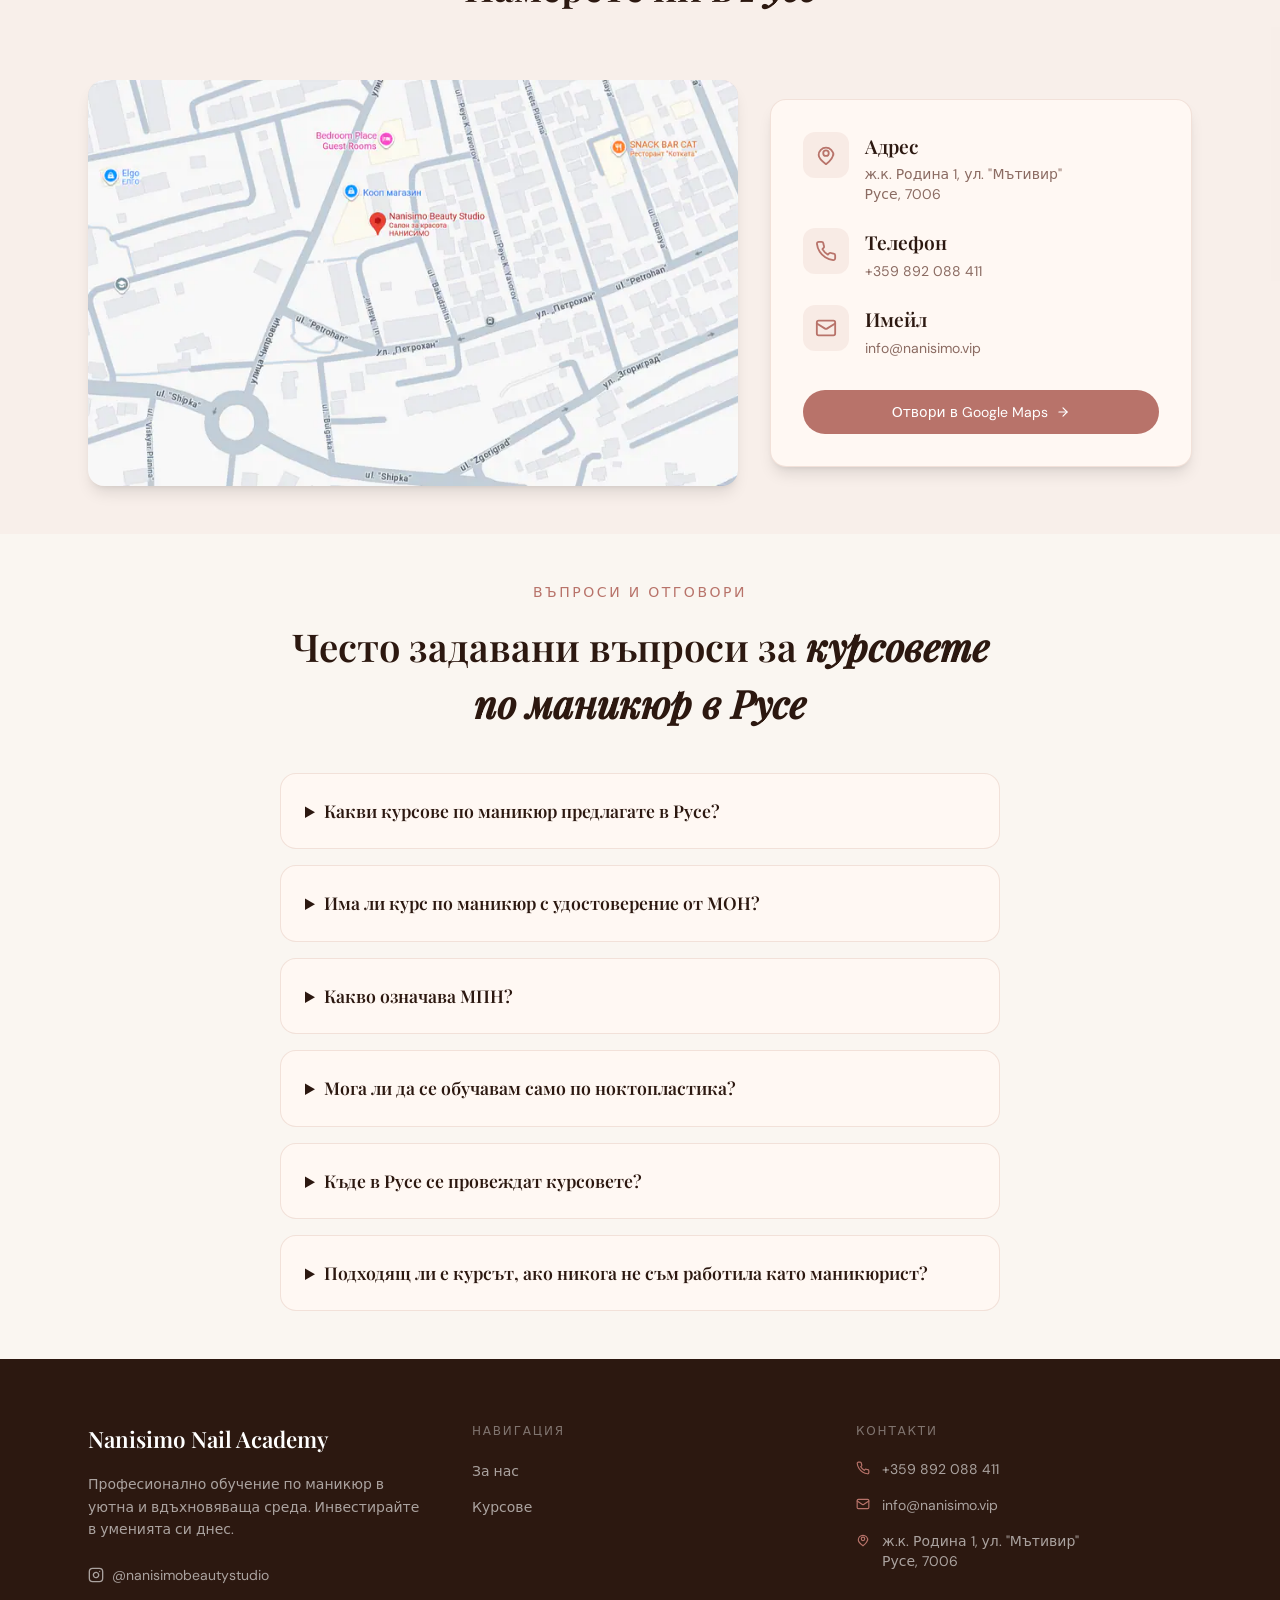
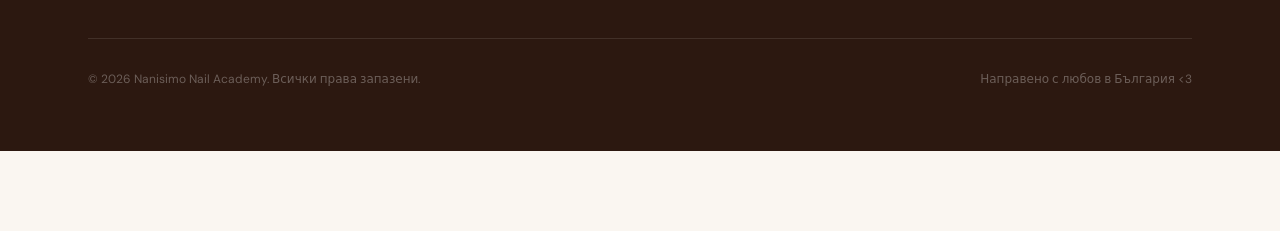
==== commit d6fa86fc: "Expand SEO keywords for local manikyur course searches" ====
--- a/index.html
+++ b/index.html
@@ -3,20 +3,20 @@
 <head>
   <meta charset="utf-8" />
   <meta name="viewport" content="width=device-width, initial-scale=1.0" />
-  <meta property="og:title" content="💅 ПРЕВЪРНИ УМЕНИЕТО В ПРОФЕСИЯ!">
+  <meta property="og:title" content="Курсове за маникюр в Русе | Nanisimo Nail Academy 💅">
   <meta property="og:site_name" content="Nanisimo Nail Academy">
-  <meta property="og:description" content="Професионално обучение по маникюр, педикюр и ноктопластика в Русе, с маникюрист с 8 години опит.">
+  <meta property="og:description" content="Професионални курсове за маникюр, педикюр и ноктопластика (МПН) в Русе. Обучение за маникюрист за начинаещи, с удостоверение от МОН.">
   <meta property="og:image" content="https://nanisimo.vip/assets/og-image.png">
   <meta property="og:url" content="https://nanisimo.vip/">
   <meta property="og:type" content="website">
   <meta property="og:locale" content="bg_BG">
-  <title>Nanisimo Nail Academy</title>
-  <meta name="description" content="Професионално обучение по маникюр в Русе. Курсове за начинаещи и напреднали  от основите до акрил и гел изграждане." />
+  <title>Курсове за маникюр в Русе | Nanisimo Nail Academy</title>
+  <meta name="description" content="Професионални курсове за маникюр в Русе - маникюр, педикюр и ноктопластика (МПН) с удостоверение от МОН. Обучение за маникюрист за начинаещи и напреднали." />
   <meta name="robots" content="index, follow, max-image-preview:large, max-snippet:-1, max-video-preview:-1">
   <link rel="canonical" href="https://nanisimo.vip/">
   <meta name="twitter:card" content="summary_large_image">
-  <meta name="twitter:title" content="💅 ПРЕВЪРНИ УМЕНИЕТО В ПРОФЕСИЯ!">
-  <meta name="twitter:description" content="Професионално обучение по маникюр, педикюр и ноктопластика в Русе, с маникюрист с 8 години опит.">
+  <meta name="twitter:title" content="Курсове за маникюр в Русе | Nanisimo Nail Academy 💅">
+  <meta name="twitter:description" content="Професионални курсове за маникюр, педикюр и ноктопластика (МПН) в Русе. Обучение за маникюрист за начинаещи, с удостоверение от МОН.">
   <meta name="twitter:image" content="https://nanisimo.vip/assets/og-image.png">
   <script type="application/ld+json">
   {
@@ -80,6 +80,42 @@
         "hasMap": "https://maps.app.goo.gl/rdsTvZwiJUm4J8Lb6",
         "sameAs": ["https://instagram.com/nanisimobeautystudio"],
         "areaServed": { "@type": "City", "name": "Русе" }
+      },
+      {
+        "@type": "FAQPage",
+        "@id": "https://nanisimo.vip/#faq",
+        "mainEntity": [
+          {
+            "@type": "Question",
+            "name": "Какви курсове по маникюр предлагате в Русе?",
+            "acceptedAnswer": { "@type": "Answer", "text": "Предлагаме базов курс по маникюр и ноктопластика (20 дни, 650 EUR) и пълен курс по маникюр, педикюр и ноктопластика - МПН (30 дни, 950 EUR). Обучението е 1:1 с практика върху реални модели." }
+          },
+          {
+            "@type": "Question",
+            "name": "Има ли курс по маникюр с удостоверение от МОН?",
+            "acceptedAnswer": { "@type": "Answer", "text": "Да. Това е курс маникюр с удостоверение от МОН - след успешно завършване на курса в Русе получавате удостоверение от МОН. Програмата е професионален курс по маникюр, съобразен с изискванията за издаване на документа." }
+          },
+          {
+            "@type": "Question",
+            "name": "Какво означава МПН?",
+            "acceptedAnswer": { "@type": "Answer", "text": "МПН е съкращение за маникюр, педикюр и ноктопластика - трите модула на пълното професионално обучение. Курс МПН в Русе се записва като пълна програма от 30 дни." }
+          },
+          {
+            "@type": "Question",
+            "name": "Мога ли да се обучавам само по ноктопластика?",
+            "acceptedAnswer": { "@type": "Answer", "text": "Да. Курсът по ноктопластика е част от базовото обучение и може да бъде записан като отделен модул, ако вече имате основи по маникюр." }
+          },
+          {
+            "@type": "Question",
+            "name": "Къде в Русе се провеждат курсовете?",
+            "acceptedAnswer": { "@type": "Answer", "text": "Обучението се провежда в Nanisimo Beauty Studio, ж.к. Родина 1, ул. Мътивир, Русе 7006." }
+          },
+          {
+            "@type": "Question",
+            "name": "Подходящ ли е курсът, ако никога не съм работила като маникюрист?",
+            "acceptedAnswer": { "@type": "Answer", "text": "Да. Обучението е за начинаещи - от нулата до уверена работа с клиенти. Това е практическо обучение за маникюрист в Русе с индивидуален подход 1:1." }
+          }
+        ]
       }
     ]
   }
@@ -129,9 +165,9 @@
       <div class="relative z-10 max-w-6xl mx-auto px-6 py-16 w-full">
         <div class="max-w-2xl mt-20">
           <p class="font-serif text-[clamp(2.6rem,5vw,4rem)] font-extrabold text-[#F0DDD6]" style="background-position-y: 1000px;">Nanisimo Beauty Studio</p>
-          <p class="text-[#F0DDD6]/80 text-sm tracking-[0.2em] uppercase mb-4">Професионални курсове по маникюр</p>
-          <h1 class="text-[#F0DDD6] mb-6 leading-[1.15] font-serif text-[clamp(2.6rem,5vw,4rem)] font-semibold">Научи изкуството на <em class="italic">перфектния маникюр</em></h1>
-          <p class="text-white/75 mb-10 leading-relaxed max-w-md" style="font-size:1.05rem">От основите до напредналите техники - курсове за всяко ниво, водени от опитен специалист с дългогодишна практика в студиото.</p>
+          <h1 class="text-[#F0DDD6]/80 text-sm tracking-[0.2em] uppercase mb-4">Професионални курсове за маникюр в Русе</h1>
+          <p class="text-[#F0DDD6] mb-6 leading-[1.15] font-serif text-[clamp(2.6rem,5vw,4rem)] font-semibold">Научи изкуството на <em class="italic">перфектния маникюр</em></p>
+          <p class="text-white/75 mb-10 leading-relaxed max-w-md" style="font-size:1.05rem">От основите до напредналите техники - професионален курс по маникюр в Русе за всяко ниво. Практическо обучение за маникюрист, водено от специалист с дългогодишна практика в студиото.</p>
           <div class="flex flex-wrap gap-4">
             <a href="/#courses" class="inline-block bg-primary text-white px-8 py-3.5 rounded-full hover:opacity-90 transition-opacity text-sm tracking-wide">Разгледайте курсовете</a>
             <a href="/#about" class="inline-block border border-white/50 text-white px-8 py-3.5 rounded-full hover:bg-white/10 transition-colors text-sm tracking-wide">За нас</a>
@@ -190,7 +226,7 @@
         <div class="text-center mb-6">
           <h3 class="text-primary font-bold font-serif tracking-[0.18em] uppercase mb-6">Нашите програми</h3>
           <h2 class="text-foreground mb-2 font-serif text-[clamp(1.8rem,3vw,2.6rem)] font-semibold">Изберете своя курс</h2>
-          <p class="text-muted-foreground max-w-xl mx-auto">Една програма, изградена от основите нагоре. Започни с основния курс и добави педикюр модула, ако искаш пълното обучение.</p>
+          <p class="text-muted-foreground max-w-xl mx-auto">Базов курс по маникюр, изграден от основите нагоре. Започни с маникюр и ноктопластика и добави педикюр модула за пълното обучение по маникюр, педикюр и ноктопластика (МПН).</p>
         </div>
         <div class="max-w-3xl mx-auto">
           <article class="bg-card rounded-3xl overflow-hidden border border-border shadow-sm">
@@ -203,7 +239,7 @@
                 <div class="absolute top-4 left-4"><span class="bg-card/90 backdrop-blur-sm text-primary border border-primary/20 px-3 py-1 rounded-full text-xs tracking-wide">Основен курс</span></div>
               </div>
               <div class="p-7">
-                <h3 class="text-foreground mb-2 font-serif text-[1.3rem] font-semibold">Базов курс - Маникюр • Ноктопластика</h3>
+                <h3 class="text-foreground mb-2 font-serif text-[1.3rem] font-semibold">Базов курс по маникюр и ноктопластика в Русе</h3>
                 <div class="flex flex-wrap gap-x-4 gap-y-2 mb-4">
                   <span class="flex items-center gap-1.5 text-muted-foreground text-xs">
                     <svg xmlns="http://www.w3.org/2000/svg" width="12" height="12" viewBox="0 0 24 24" fill="none" stroke="#B8736A" stroke-width="2" stroke-linecap="round" stroke-linejoin="round"><circle cx="12" cy="12" r="10"/><polyline points="12 6 12 12 16 14"/></svg>
@@ -218,7 +254,7 @@
                     Начинаещ
                   </span>
                 </div>
-                <p class="text-muted-foreground text-sm leading-relaxed mb-5">Превърни страстта си към красотата в професия. Обучение, създадено за напълно начинаещи, които искат да изградят стабилни основи, увереност и реални умения за работа с клиенти.</p>
+                <p class="text-muted-foreground text-sm leading-relaxed mb-5">Превърни страстта си към красотата в професия. Това е професионален курс по маникюр в Русе, създаден за напълно начинаещи, които искат да изградят стабилни основи, увереност и реални умения за работа с клиенти. Обучението подготвя бъдещи маникюристи за реална практика.</p>
                 <div class="flex flex-wrap gap-2 mb-6">
                   <span class="bg-secondary text-foreground/70 px-3 py-1 rounded-full text-xs">Индивидуално и групово обучение</span>
                   <span class="bg-secondary text-foreground/70 px-3 py-1 rounded-full text-xs">Работа върху реални модели</span>
@@ -397,6 +433,41 @@
               <svg xmlns="http://www.w3.org/2000/svg" width="14" height="14" viewBox="0 0 24 24" fill="none" stroke="currentColor" stroke-width="2" stroke-linecap="round" stroke-linejoin="round"><path d="M5 12h14"/><path d="m12 5 7 7-7 7"/></svg>
             </a>
           </div>
+        </div>
+      </div>
+    </section>
+
+    <section id="faq" class="py-12 bg-background">
+      <div class="max-w-3xl mx-auto px-6">
+        <div class="text-center mb-10">
+          <p class="text-primary text-sm tracking-[0.18em] uppercase mb-4">Въпроси и отговори</p>
+          <h2 class="text-foreground font-serif text-[clamp(1.8rem,3vw,2.6rem)] font-semibold">Често задавани въпроси за <em class="italic">курсовете по маникюр в Русе</em></h2>
+        </div>
+        <div class="space-y-4">
+          <details class="bg-card border border-border rounded-2xl p-6">
+            <summary class="font-serif text-[1.1rem] font-semibold text-foreground cursor-pointer">Какви курсове по маникюр предлагате в Русе?</summary>
+            <p class="text-muted-foreground text-sm leading-relaxed mt-4">Предлагаме базов курс по маникюр и ноктопластика (20 дни, 650 EUR) и пълен курс по маникюр, педикюр и ноктопластика - МПН (30 дни, 950 EUR). Обучението е 1:1 с практика върху реални модели.</p>
+          </details>
+          <details class="bg-card border border-border rounded-2xl p-6">
+            <summary class="font-serif text-[1.1rem] font-semibold text-foreground cursor-pointer">Има ли курс по маникюр с удостоверение от МОН?</summary>
+            <p class="text-muted-foreground text-sm leading-relaxed mt-4">Да. Това е курс маникюр с удостоверение от МОН - след успешно завършване на курса в Русе получавате удостоверение от МОН. Програмата е професионален курс по маникюр, съобразен с изискванията за издаване на документа.</p>
+          </details>
+          <details class="bg-card border border-border rounded-2xl p-6">
+            <summary class="font-serif text-[1.1rem] font-semibold text-foreground cursor-pointer">Какво означава МПН?</summary>
+            <p class="text-muted-foreground text-sm leading-relaxed mt-4">МПН е съкращение за маникюр, педикюр и ноктопластика - трите модула на пълното професионално обучение. Курс МПН в Русе се записва като пълна програма от 30 дни.</p>
+          </details>
+          <details class="bg-card border border-border rounded-2xl p-6">
+            <summary class="font-serif text-[1.1rem] font-semibold text-foreground cursor-pointer">Мога ли да се обучавам само по ноктопластика?</summary>
+            <p class="text-muted-foreground text-sm leading-relaxed mt-4">Да. Курсът по ноктопластика е част от базовото обучение и може да бъде записан като отделен модул, ако вече имате основи по маникюр.</p>
+          </details>
+          <details class="bg-card border border-border rounded-2xl p-6">
+            <summary class="font-serif text-[1.1rem] font-semibold text-foreground cursor-pointer">Къде в Русе се провеждат курсовете?</summary>
+            <p class="text-muted-foreground text-sm leading-relaxed mt-4">Обучението се провежда в Nanisimo Beauty Studio, ж.к. Родина 1, ул. Мътивир, Русе 7006.</p>
+          </details>
+          <details class="bg-card border border-border rounded-2xl p-6">
+            <summary class="font-serif text-[1.1rem] font-semibold text-foreground cursor-pointer">Подходящ ли е курсът, ако никога не съм работила като маникюрист?</summary>
+            <p class="text-muted-foreground text-sm leading-relaxed mt-4">Да. Обучението е за начинаещи - от нулата до уверена работа с клиенти. Това е практическо обучение за маникюрист в Русе с индивидуален подход 1:1.</p>
+          </details>
         </div>
       </div>
     </section>
